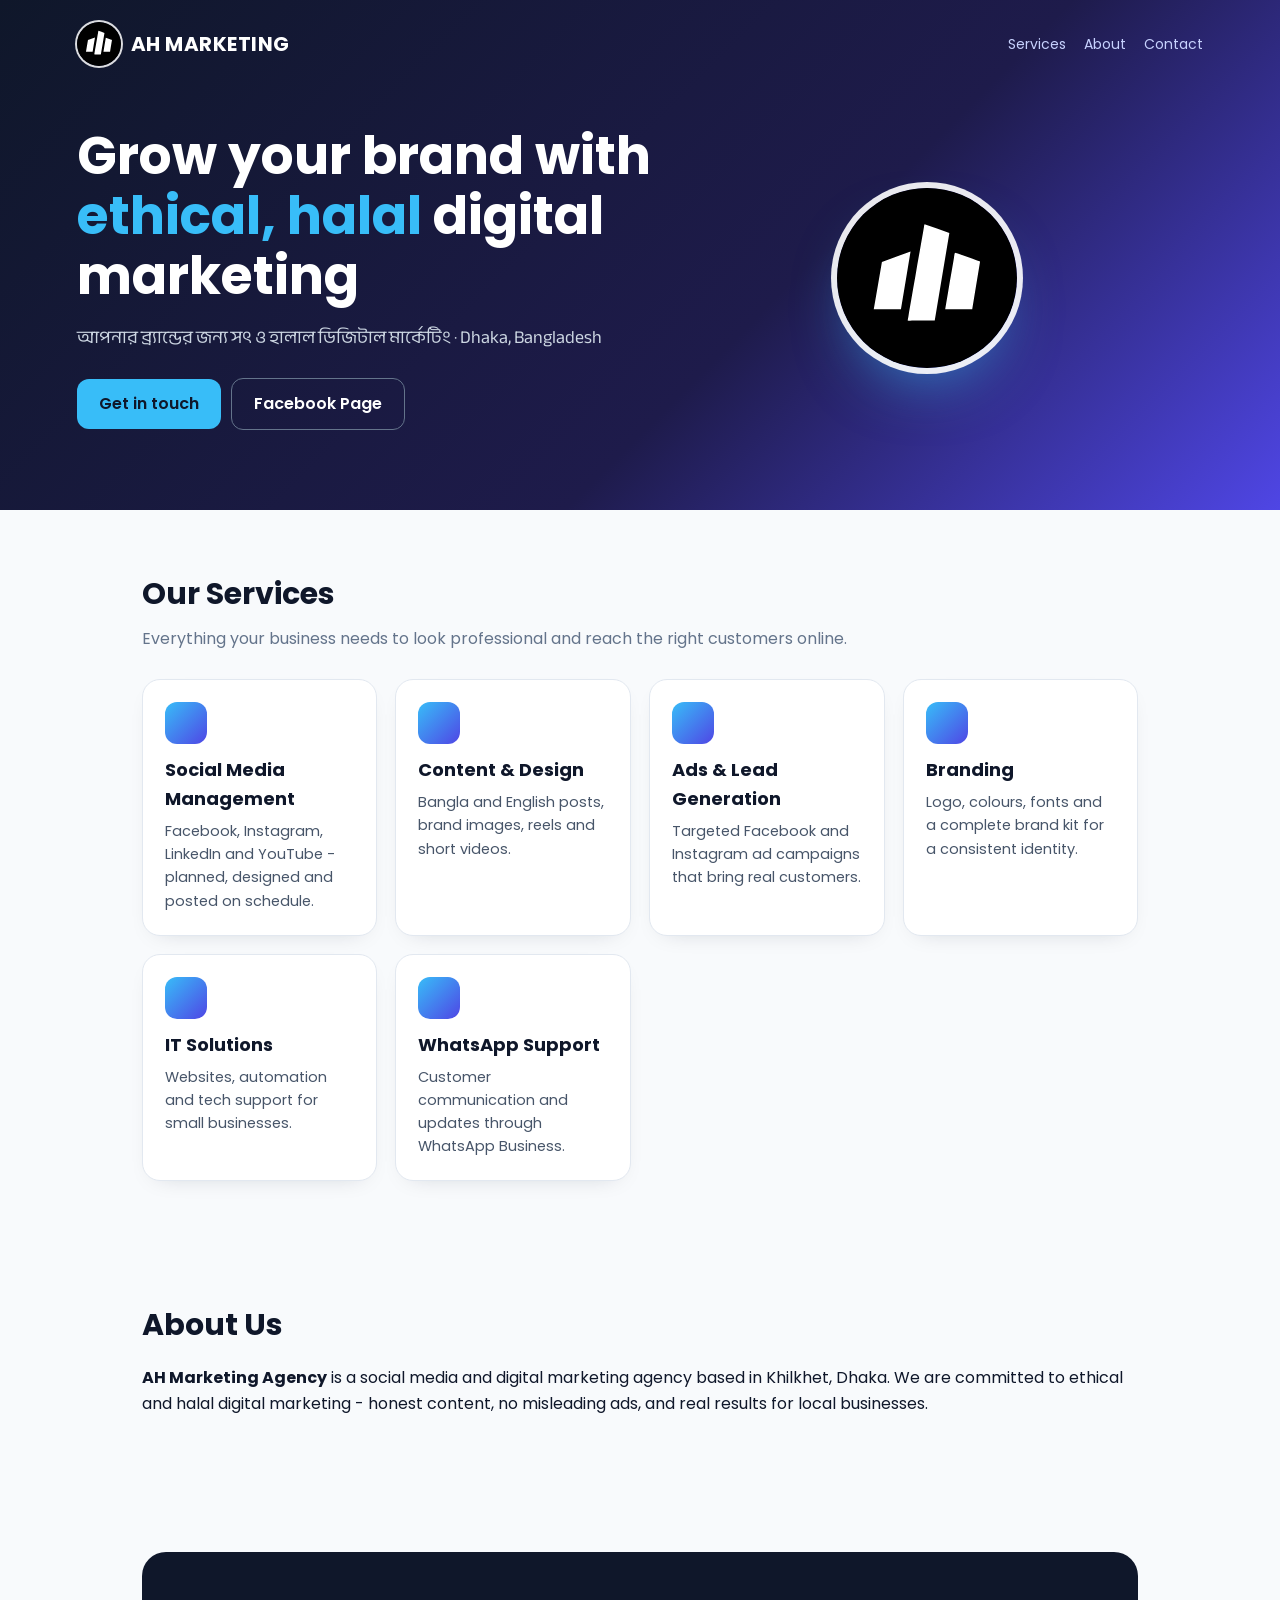
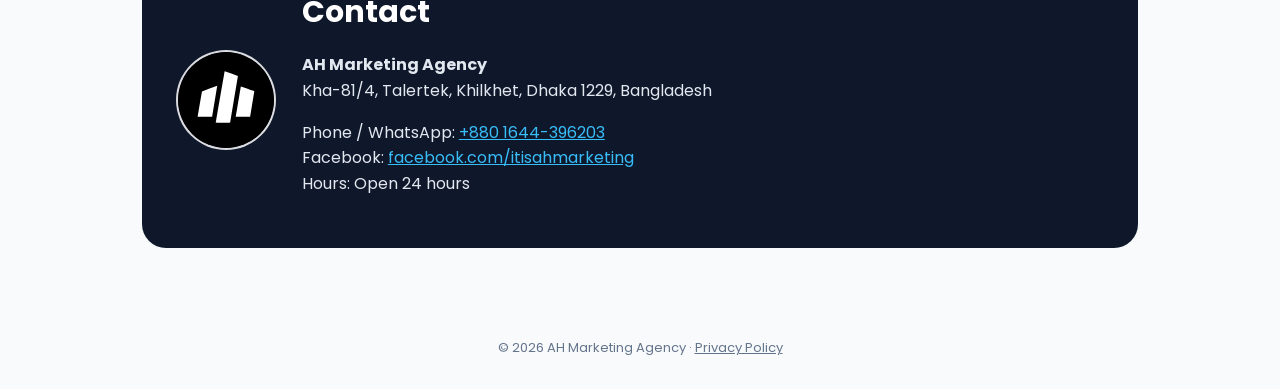
==== index.html @ 3545e926 "Create index.html" ====
<!DOCTYPE html>
<html lang="en"><head><meta charset="utf-8"><meta name="viewport" content="width=device-width,initial-scale=1">
<title>AH Marketing Agency · Digital Marketing in Dhaka</title>
<meta name="description" content="AH Marketing Agency - ethical, halal digital marketing in Khilkhet, Dhaka, Bangladesh.">
<link rel="icon" href="logo.svg"><link rel="stylesheet" href="style.css">
<link href="https://fonts.googleapis.com/css2?family=Poppins:wght@400;600;700&family=Anek+Bangla:wght@400;600&display=swap" rel="stylesheet">
</head><body>
<header><nav><div class="brand"><img src="logo.svg" class="lg" alt="AH Marketing logo">AH MARKETING</div><div><a href="#services">Services</a><a href="#about">About</a><a href="#contact">Contact</a></div></nav>
<div class="hero"><div class="t"><h1>Grow your brand with <span>ethical, halal</span> digital marketing</h1>
<p class="bn">আপনার ব্র্যান্ডের জন্য সৎ ও হালাল ডিজিটাল মার্কেটিং · Dhaka, Bangladesh</p>
<a class="btn" href="#contact">Get in touch</a><a class="btn o" href="https://www.facebook.com/itisahmarketing" target="_blank" rel="noopener">Facebook Page</a></div><img src="logo.svg" class="lg big" alt=""></div></header>
<section id="services"><h2>Our Services</h2><p class="sub">Everything your business needs to look professional and reach the right customers online.</p>
<div class="grid">
<div class="card"><i></i><h3>Social Media Management</h3><p>Facebook, Instagram, LinkedIn and YouTube - planned, designed and posted on schedule.</p></div>
<div class="card"><i></i><h3>Content & Design</h3><p>Bangla and English posts, brand images, reels and short videos.</p></div>
<div class="card"><i></i><h3>Ads & Lead Generation</h3><p>Targeted Facebook and Instagram ad campaigns that bring real customers.</p></div>
<div class="card"><i></i><h3>Branding</h3><p>Logo, colours, fonts and a complete brand kit for a consistent identity.</p></div>
<div class="card"><i></i><h3>IT Solutions</h3><p>Websites, automation and tech support for small businesses.</p></div>
<div class="card"><i></i><h3>WhatsApp Support</h3><p>Customer communication and updates through WhatsApp Business.</p></div>
</div></section>
<section id="about"><h2>About Us</h2><p><b>AH Marketing Agency</b> is a social media and digital marketing agency based in Khilkhet, Dhaka. We are committed to ethical and halal digital marketing - honest content, no misleading ads, and real results for local businesses.</p></section>
<section id="contact"><div class="contact"><img src="logo.svg" class="lg" alt="AH Marketing logo"><div><h2 style="color:#fff">Contact</h2>
<p><b>AH Marketing Agency</b><br>Kha-81/4, Talertek, Khilkhet, Dhaka 1229, Bangladesh</p>
<p>Phone / WhatsApp: <a href="tel:+8801644396203">+880 1644-396203</a><br>
Facebook: <a href="https://www.facebook.com/itisahmarketing" target="_blank" rel="noopener">facebook.com/itisahmarketing</a><br>Hours: Open 24 hours</p></div></div></section>
<footer>© 2026 AH Marketing Agency · <a href="https://itsahmarketing-boop.github.io/review/privacy.html">Privacy Policy</a></footer>
</body></html>
---- style.css ----
:root{--p:#4F46E5;--d:#0F172A;--h:#38BDF8}
*{box-sizing:border-box}body{margin:0;font-family:Poppins,"Anek Bangla",sans-serif;color:#0f172a;background:#f8fafc;line-height:1.6}
.bn{font-family:"Anek Bangla",sans-serif}
header{background:linear-gradient(135deg,var(--d),#1e1b4b 60%,var(--p));color:#fff;padding:22px 6vw 80px}
nav{display:flex;justify-content:space-between;align-items:center}.brand{display:flex;align-items:center;gap:10px;font-weight:700;font-size:20px;letter-spacing:.5px}
.lg{width:44px;height:44px;border-radius:50%;box-shadow:0 0 0 2px rgba(255,255,255,.85)}
nav a{color:#c7d2fe;text-decoration:none;margin-left:18px;font-size:14px}
.hero{display:flex;align-items:center;gap:40px;margin-top:60px;flex-wrap:wrap}.hero .t{max-width:720px;flex:1 1 420px}
.hero .big{width:180px;height:180px;box-shadow:0 0 0 6px rgba(255,255,255,.9),0 30px 60px -20px rgba(56,189,248,.6)}
.hero h1{font-size:clamp(32px,5vw,52px);line-height:1.15;margin:0}.hero h1 span{color:var(--h)}.hero p{color:#cbd5e1;font-size:18px}
.btn{display:inline-block;background:var(--h);color:var(--d);padding:12px 22px;border-radius:12px;font-weight:600;text-decoration:none;margin:8px 10px 0 0}
.btn.o{background:transparent;color:#fff;border:1px solid #64748b}
section{padding:60px 6vw;max-width:1150px;margin:auto}h2{font-size:30px;margin:0 0 8px}.sub{color:#64748b;margin:0 0 28px}
.grid{display:grid;grid-template-columns:repeat(auto-fit,minmax(230px,1fr));gap:18px}
.card{background:#fff;border:1px solid #e2e8f0;border-radius:18px;padding:22px;box-shadow:0 8px 24px -16px rgba(15,23,42,.25)}
.card i{display:block;width:42px;height:42px;border-radius:12px;background:linear-gradient(135deg,var(--h),var(--p));margin-bottom:12px}
.card h3{margin:0 0 6px;font-size:18px}.card p{margin:0;color:#475569;font-size:14.5px}
.contact{background:var(--d);color:#e2e8f0;border-radius:24px;padding:36px;display:flex;gap:28px;align-items:center;flex-wrap:wrap}.contact a{color:var(--h)}.contact .lg{width:96px;height:96px}
footer{text-align:center;color:#64748b;font-size:13px;padding:30px}footer a{color:#64748b}
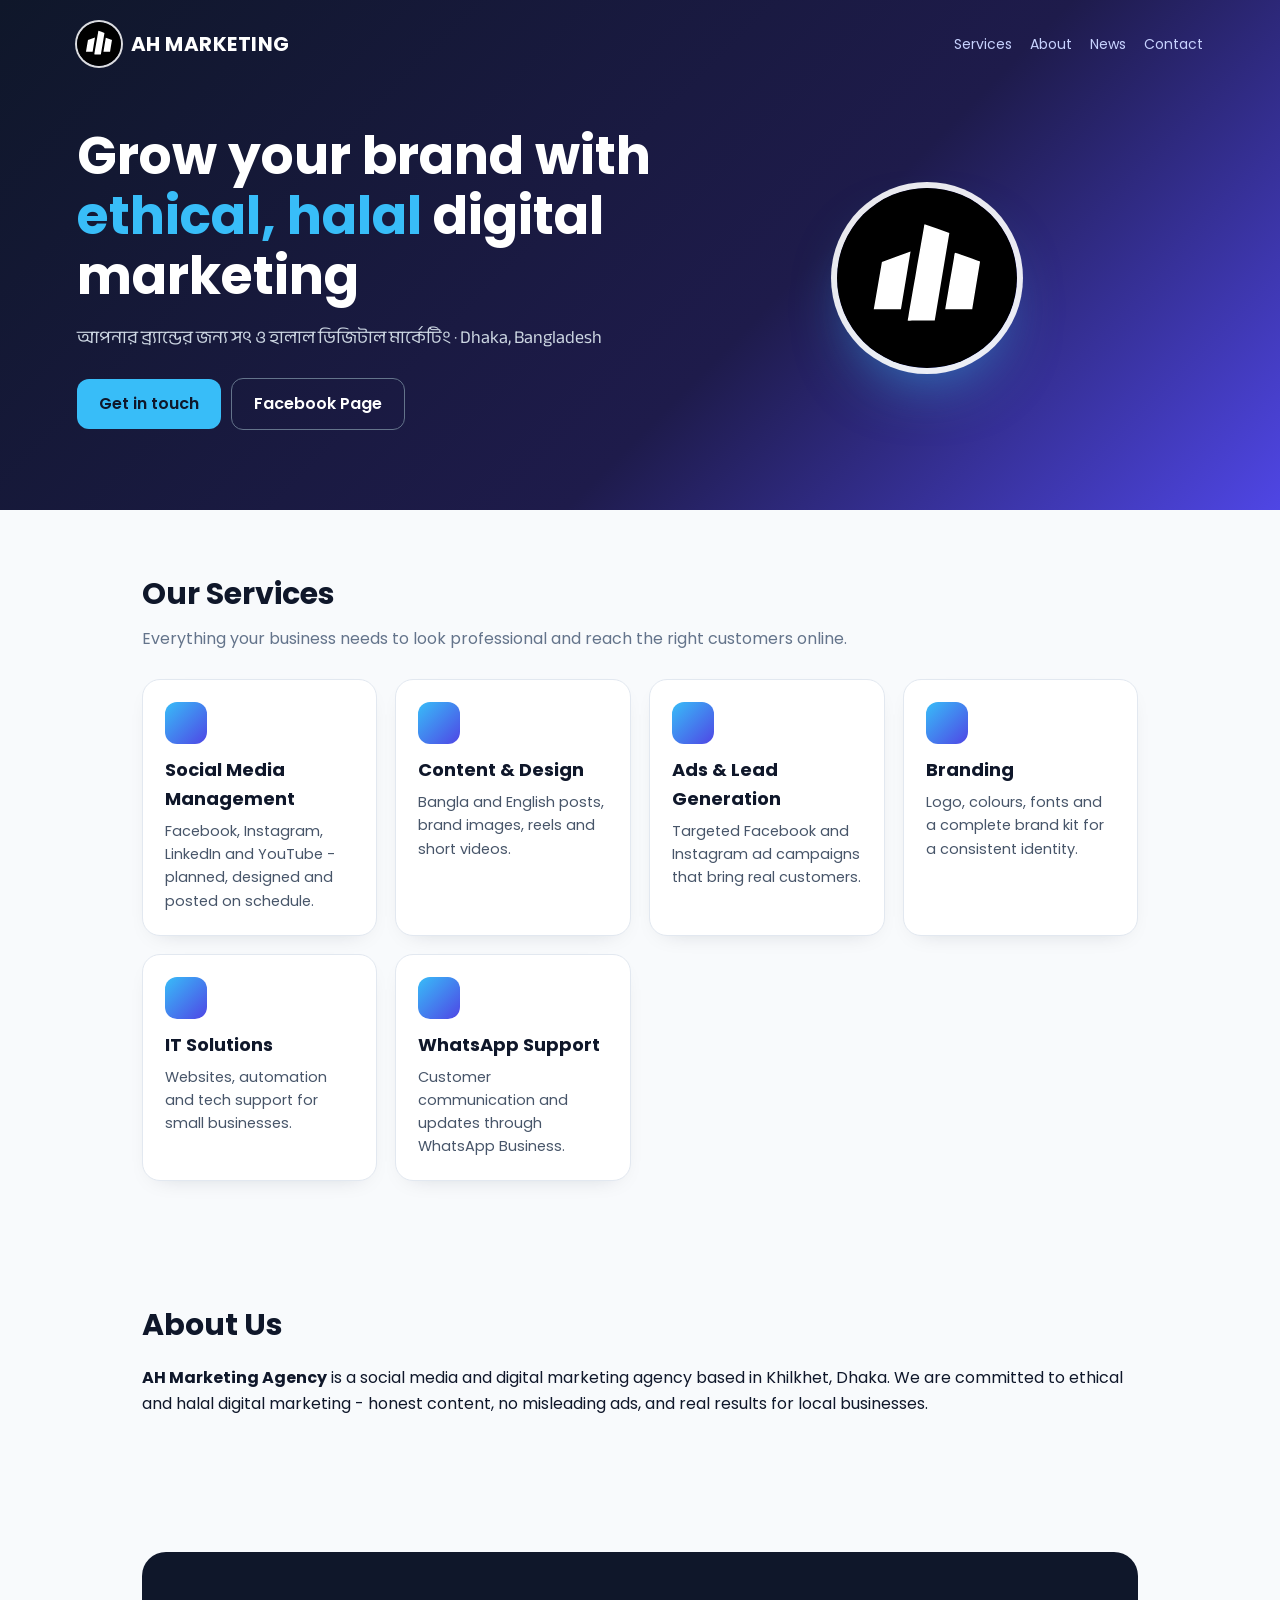
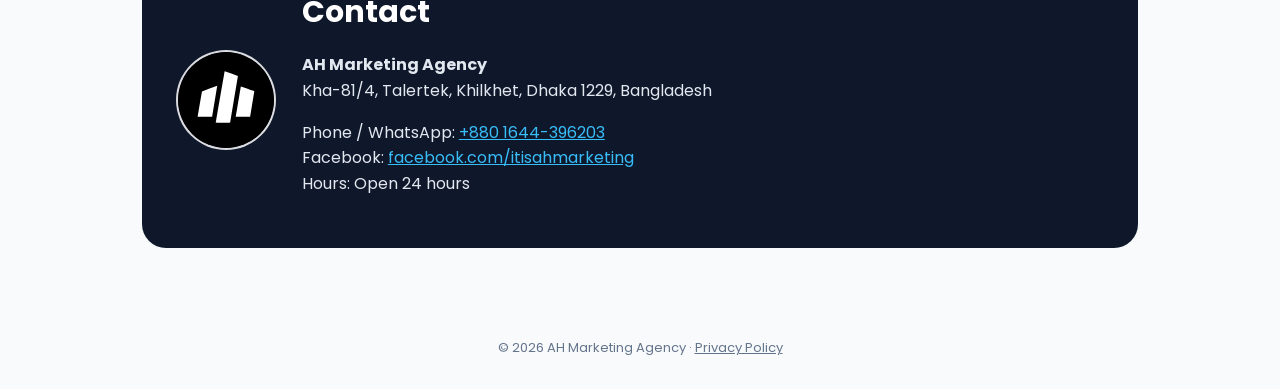
==== commit fe3ee81d: "Update index.html" ====
--- a/index.html
+++ b/index.html
@@ -5,7 +5,7 @@
 <link rel="icon" href="logo.svg"><link rel="stylesheet" href="style.css">
 <link href="https://fonts.googleapis.com/css2?family=Poppins:wght@400;600;700&family=Anek+Bangla:wght@400;600&display=swap" rel="stylesheet">
 </head><body>
-<header><nav><div class="brand"><img src="logo.svg" class="lg" alt="AH Marketing logo">AH MARKETING</div><div><a href="#services">Services</a><a href="#about">About</a><a href="#contact">Contact</a></div></nav>
+<header><nav><div class="brand"><img src="logo.svg" class="lg" alt="AH Marketing logo">AH MARKETING</div><div><a href="#services">Services</a><a href="#about">About</a><a href="news.html">News</a><a href="#contact">Contact</a></div></nav>
 <div class="hero"><div class="t"><h1>Grow your brand with <span>ethical, halal</span> digital marketing</h1>
 <p class="bn">আপনার ব্র্যান্ডের জন্য সৎ ও হালাল ডিজিটাল মার্কেটিং · Dhaka, Bangladesh</p>
 <a class="btn" href="#contact">Get in touch</a><a class="btn o" href="https://www.facebook.com/itisahmarketing" target="_blank" rel="noopener">Facebook Page</a></div><img src="logo.svg" class="lg big" alt=""></div></header>
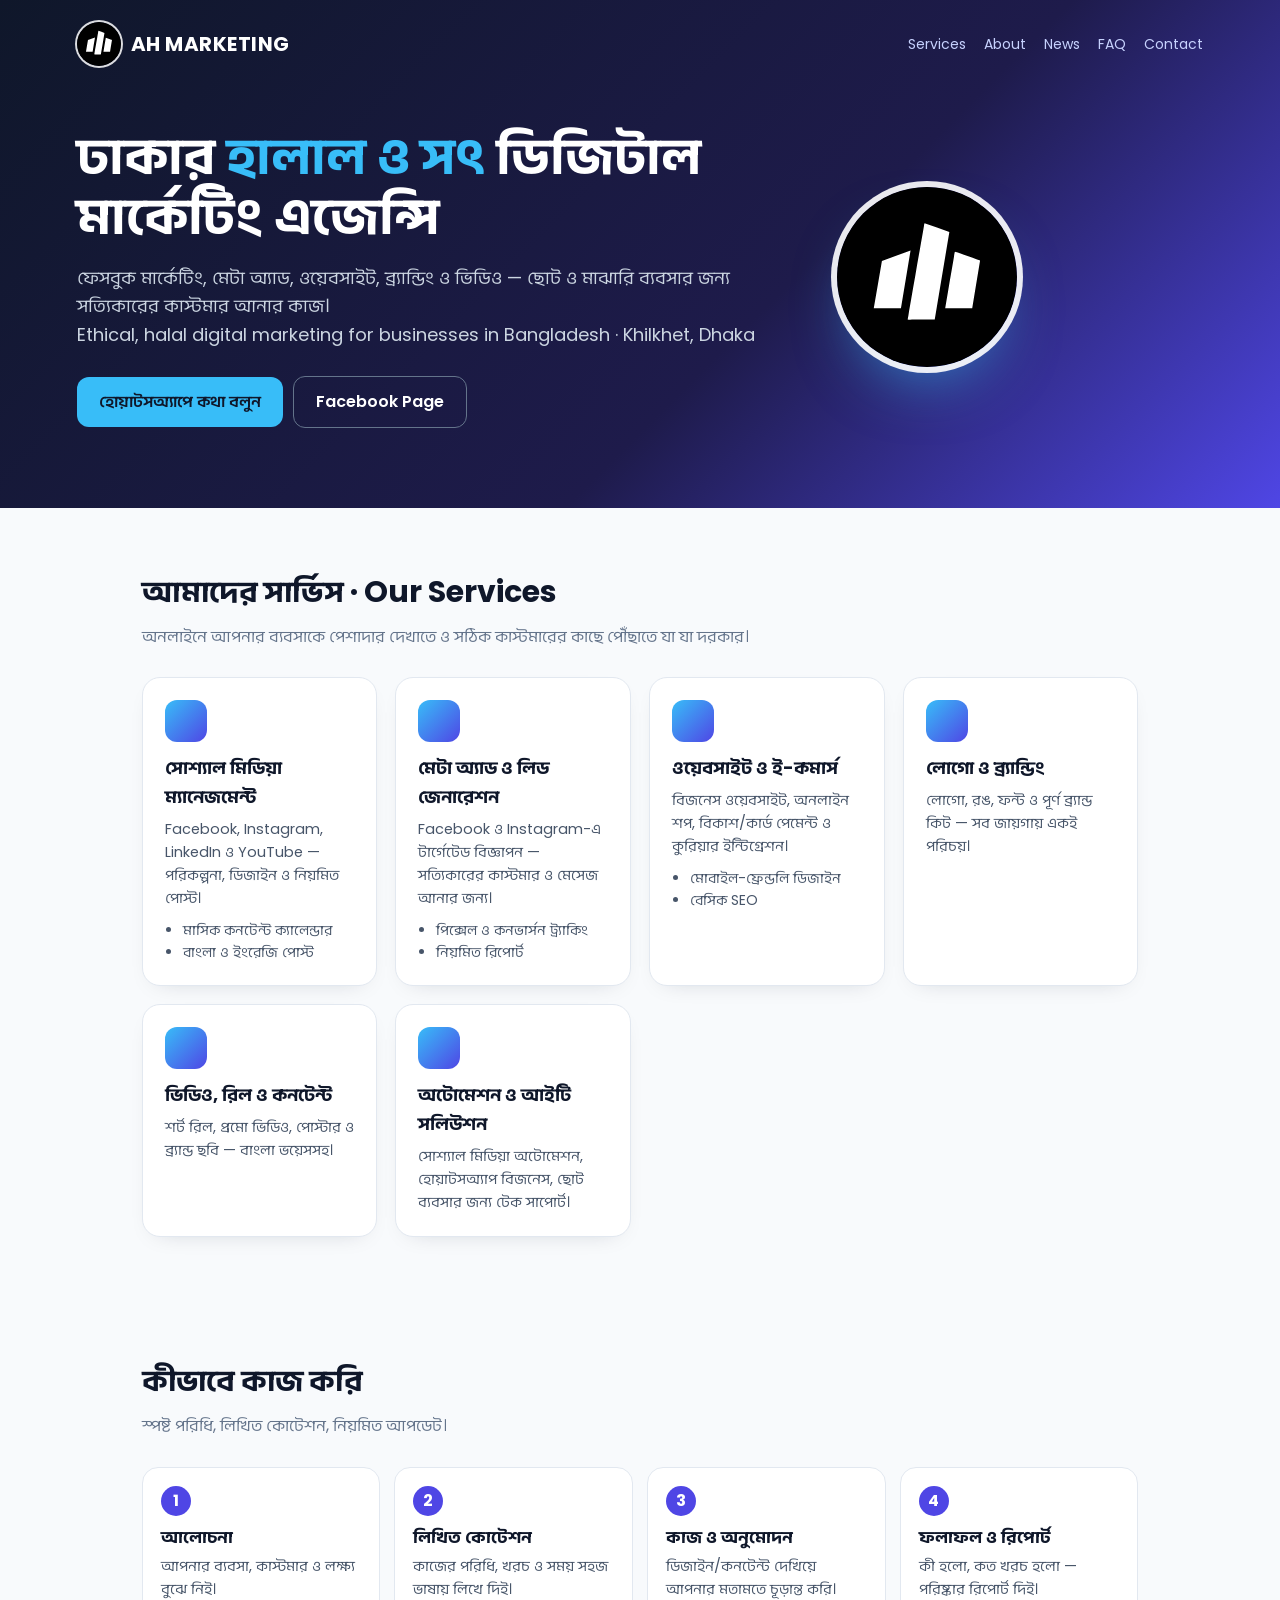
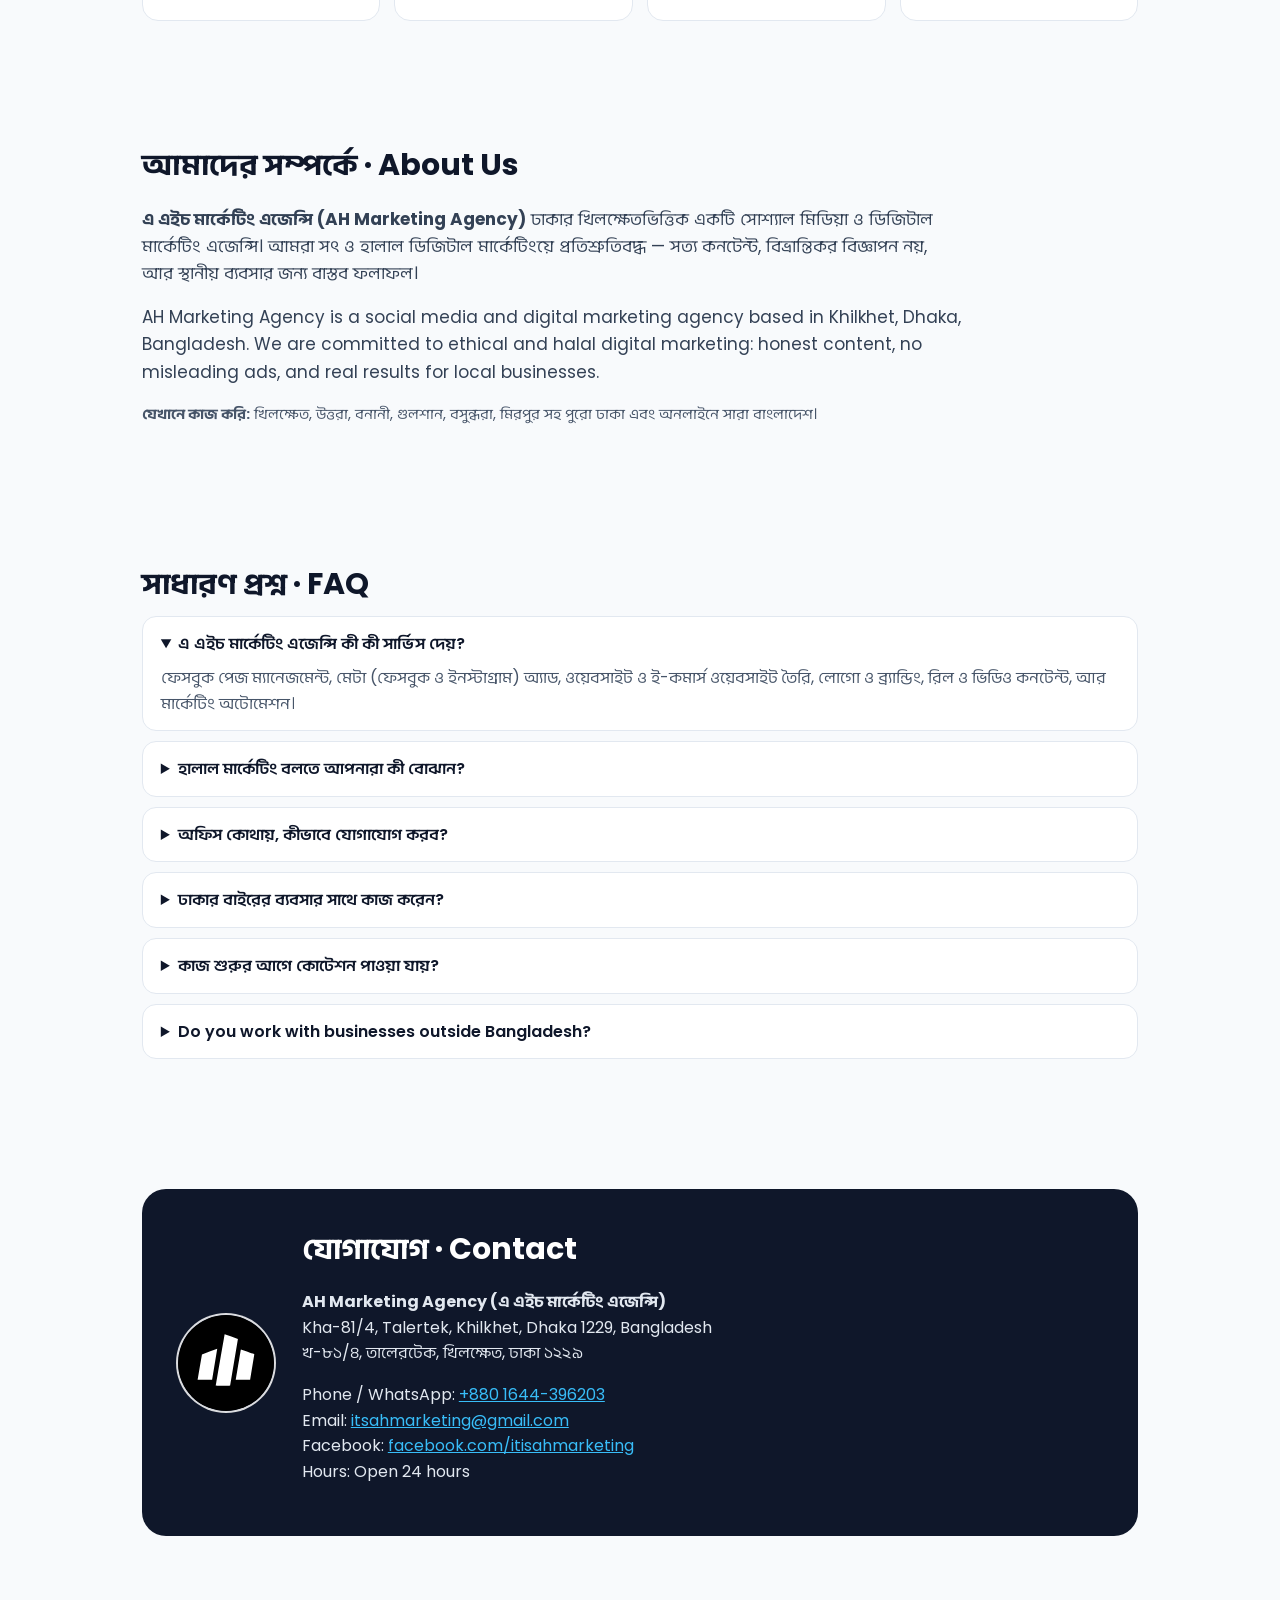
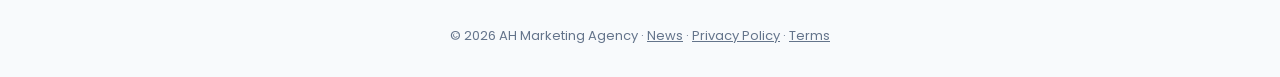
==== commit 37551caa: "SEO: structured data, FAQ, sitemap, robots, llms.txt, OG image" ====
--- a/index.html
+++ b/index.html
@@ -1,27 +1,162 @@
 <!DOCTYPE html>
-<html lang="en"><head><meta charset="utf-8"><meta name="viewport" content="width=device-width,initial-scale=1">
-<title>AH Marketing Agency · Digital Marketing in Dhaka</title>
-<meta name="description" content="AH Marketing Agency - ethical, halal digital marketing in Khilkhet, Dhaka, Bangladesh.">
-<link rel="icon" href="logo.svg"><link rel="stylesheet" href="style.css">
+<html lang="bn">
+<head>
+<meta charset="utf-8">
+<meta name="viewport" content="width=device-width,initial-scale=1">
+<title>AH Marketing Agency | ডিজিটাল মার্কেটিং এজেন্সি, খিলক্ষেত, ঢাকা</title>
+<meta name="description" content="এ এইচ মার্কেটিং এজেন্সি — ঢাকার খিলক্ষেতের হালাল ও সৎ ডিজিটাল মার্কেটিং এজেন্সি। ফেসবুক পেজ ম্যানেজমেন্ট, মেটা অ্যাড, ওয়েবসাইট ও ই-কমার্স, লোগো ও ব্র্যান্ডিং, ভিডিও কনটেন্ট। Ethical, halal digital marketing agency in Dhaka, Bangladesh.">
+<meta name="keywords" content="ডিজিটাল মার্কেটিং এজেন্সি ঢাকা, ফেসবুক মার্কেটিং, মেটা অ্যাড, ফেসবুক পেজ ম্যানেজমেন্ট, ওয়েবসাইট তৈরি, ই-কমার্স ওয়েবসাইট, লোগো ডিজাইন, হালাল মার্কেটিং, digital marketing agency Dhaka, Facebook ads Bangladesh, social media management Bangladesh, halal marketing agency, AH Marketing">
+<meta name="author" content="AH Marketing Agency">
+<meta name="robots" content="index, follow, max-image-preview:large">
+<link rel="canonical" href="https://www.itsahmarketing.com/">
+<link rel="icon" href="logo.svg">
+<meta property="og:type" content="website">
+<meta property="og:site_name" content="AH Marketing Agency">
+<meta property="og:locale" content="bn_BD">
+<meta property="og:locale:alternate" content="en_US">
+<meta property="og:title" content="AH Marketing Agency — হালাল ও সৎ ডিজিটাল মার্কেটিং, ঢাকা">
+<meta property="og:description" content="ফেসবুক মার্কেটিং, মেটা অ্যাড, ওয়েবসাইট, ব্র্যান্ডিং ও ভিডিও — ছোট ও মাঝারি ব্যবসার জন্য সৎ, ফলাফলমুখী ডিজিটাল মার্কেটিং।">
+<meta property="og:url" content="https://www.itsahmarketing.com/">
+<meta property="og:image" content="https://www.itsahmarketing.com/og.png">
+<meta name="twitter:card" content="summary_large_image">
+<meta name="twitter:title" content="AH Marketing Agency — Digital Marketing in Dhaka">
+<meta name="twitter:description" content="Ethical, halal digital marketing: Facebook ads, social media, websites, branding and video for businesses in Bangladesh.">
+<meta name="twitter:image" content="https://www.itsahmarketing.com/og.png">
+<link rel="stylesheet" href="style.css">
 <link href="https://fonts.googleapis.com/css2?family=Poppins:wght@400;600;700&family=Anek+Bangla:wght@400;600&display=swap" rel="stylesheet">
-</head><body>
-<header><nav><div class="brand"><img src="logo.svg" class="lg" alt="AH Marketing logo">AH MARKETING</div><div><a href="#services">Services</a><a href="#about">About</a><a href="news.html">News</a><a href="#contact">Contact</a></div></nav>
-<div class="hero"><div class="t"><h1>Grow your brand with <span>ethical, halal</span> digital marketing</h1>
-<p class="bn">আপনার ব্র্যান্ডের জন্য সৎ ও হালাল ডিজিটাল মার্কেটিং · Dhaka, Bangladesh</p>
-<a class="btn" href="#contact">Get in touch</a><a class="btn o" href="https://www.facebook.com/itisahmarketing" target="_blank" rel="noopener">Facebook Page</a></div><img src="logo.svg" class="lg big" alt=""></div></header>
-<section id="services"><h2>Our Services</h2><p class="sub">Everything your business needs to look professional and reach the right customers online.</p>
+<style>
+.lead{font-size:17px;color:#334155;max-width:820px}
+.steps{display:grid;grid-template-columns:repeat(auto-fit,minmax(200px,1fr));gap:14px;counter-reset:s}
+.steps div{background:#fff;border:1px solid #e2e8f0;border-radius:16px;padding:18px}
+.steps div::before{counter-increment:s;content:counter(s);display:inline-grid;place-items:center;width:30px;height:30px;border-radius:50%;background:var(--p);color:#fff;font-weight:700;margin-bottom:8px}
+.steps h3{margin:0 0 4px;font-size:17px}.steps p{margin:0;color:#475569;font-size:14.5px}
+.faq details{background:#fff;border:1px solid #e2e8f0;border-radius:14px;padding:14px 18px;margin-bottom:10px}
+.faq summary{font-weight:600;cursor:pointer}.faq p{color:#475569;margin:8px 0 0}
+.areas{color:#475569;font-size:14.5px}
+.card ul{margin:8px 0 0;padding-left:18px;color:#475569;font-size:14px}
+</style>
+<script type="application/ld+json">
+{
+  "@context": "https://schema.org",
+  "@graph": [
+    {
+      "@type": ["ProfessionalService", "LocalBusiness"],
+      "@id": "https://www.itsahmarketing.com/#business",
+      "name": "AH Marketing Agency",
+      "alternateName": ["এ এইচ মার্কেটিং এজেন্সি", "AH Marketing", "এ এইচ মার্কেটিং"],
+      "description": "Ethical, halal digital marketing agency in Khilkhet, Dhaka, Bangladesh: Facebook page management, Meta ads, websites and e-commerce, logo and branding, video content and IT solutions for small and medium businesses.",
+      "url": "https://www.itsahmarketing.com/",
+      "logo": "https://www.itsahmarketing.com/logo.svg",
+      "image": "https://www.itsahmarketing.com/og.png",
+      "telephone": "+8801644396203",
+      "email": "itsahmarketing@gmail.com",
+      "address": {
+        "@type": "PostalAddress",
+        "streetAddress": "Kha-81/4, Talertek, Khilkhet",
+        "addressLocality": "Dhaka",
+        "postalCode": "1229",
+        "addressCountry": "BD"
+      },
+      "areaServed": [{"@type": "Country", "name": "Bangladesh"}, {"@type": "City", "name": "Dhaka"}],
+      "openingHoursSpecification": {"@type": "OpeningHoursSpecification", "dayOfWeek": ["Monday","Tuesday","Wednesday","Thursday","Friday","Saturday","Sunday"], "opens": "00:00", "closes": "23:59"},
+      "sameAs": ["https://www.facebook.com/itisahmarketing"],
+      "knowsLanguage": ["bn", "en"],
+      "hasOfferCatalog": {
+        "@type": "OfferCatalog",
+        "name": "Digital marketing services",
+        "itemListElement": [
+          {"@type": "Offer", "itemOffered": {"@type": "Service", "name": "Social media management (Facebook, Instagram, YouTube, LinkedIn)"}},
+          {"@type": "Offer", "itemOffered": {"@type": "Service", "name": "Meta (Facebook and Instagram) ads and lead generation"}},
+          {"@type": "Offer", "itemOffered": {"@type": "Service", "name": "Website and e-commerce development"}},
+          {"@type": "Offer", "itemOffered": {"@type": "Service", "name": "Logo design and branding"}},
+          {"@type": "Offer", "itemOffered": {"@type": "Service", "name": "Video, reels and content creation"}},
+          {"@type": "Offer", "itemOffered": {"@type": "Service", "name": "Marketing automation and IT solutions"}}
+        ]
+      }
+    },
+    {
+      "@type": "WebSite",
+      "@id": "https://www.itsahmarketing.com/#website",
+      "url": "https://www.itsahmarketing.com/",
+      "name": "AH Marketing Agency",
+      "inLanguage": ["bn-BD", "en"],
+      "publisher": {"@id": "https://www.itsahmarketing.com/#business"}
+    },
+    {
+      "@type": "FAQPage",
+      "mainEntity": [
+        {"@type": "Question", "name": "এ এইচ মার্কেটিং এজেন্সি কী কী সার্ভিস দেয়?", "acceptedAnswer": {"@type": "Answer", "text": "ফেসবুক পেজ ম্যানেজমেন্ট, মেটা (ফেসবুক ও ইনস্টাগ্রাম) অ্যাড, ওয়েবসাইট ও ই-কমার্স ওয়েবসাইট তৈরি, লোগো ও ব্র্যান্ডিং, রিল ও ভিডিও কনটেন্ট, আর মার্কেটিং অটোমেশন।"}},
+        {"@type": "Question", "name": "হালাল মার্কেটিং বলতে আপনারা কী বোঝান?", "acceptedAnswer": {"@type": "Answer", "text": "আমরা সৎ কনটেন্ট তৈরি করি, বিভ্রান্তিকর বা মিথ্যা বিজ্ঞাপন দিই না, আর ইসলামী মূল্যবোধের পরিপন্থী কোনো প্রচার করি না।"}},
+        {"@type": "Question", "name": "অফিস কোথায়, কীভাবে যোগাযোগ করব?", "acceptedAnswer": {"@type": "Answer", "text": "অফিস: খ-৮১/৪, তালেরটেক, খিলক্ষেত, ঢাকা ১২২৯। ফোন ও হোয়াটসঅ্যাপ: +880 1644-396203। ফেসবুক: facebook.com/itisahmarketing।"}},
+        {"@type": "Question", "name": "ঢাকার বাইরের ব্যবসার সাথে কাজ করেন?", "acceptedAnswer": {"@type": "Answer", "text": "হ্যাঁ। আমাদের সব কাজ অনলাইনে হয়, তাই বাংলাদেশের যেকোনো জেলার ব্যবসার সাথে আমরা কাজ করি।"}},
+        {"@type": "Question", "name": "কাজ শুরুর আগে কোটেশন পাওয়া যায়?", "acceptedAnswer": {"@type": "Answer", "text": "হ্যাঁ। আপনার প্রয়োজন জেনে আমরা লিখিত কোটেশন দিই, যেখানে কাজের পরিধি, খরচ ও সময় স্পষ্ট লেখা থাকে।"}},
+        {"@type": "Question", "name": "Do you work with businesses outside Bangladesh?", "acceptedAnswer": {"@type": "Answer", "text": "Yes. We work online, in Bangla and English, with clients in Bangladesh and abroad."}}
+      ]
+    }
+  ]
+}
+</script>
+</head>
+<body>
+<header>
+<nav><div class="brand"><img src="logo.svg" class="lg" alt="AH Marketing Agency logo">AH MARKETING</div>
+<div><a href="#services">Services</a><a href="#about">About</a><a href="news.html">News</a><a href="#faq">FAQ</a><a href="#contact">Contact</a></div></nav>
+<div class="hero"><div class="t">
+<h1>ঢাকার <span>হালাল ও সৎ</span> ডিজিটাল মার্কেটিং এজেন্সি</h1>
+<p>ফেসবুক মার্কেটিং, মেটা অ্যাড, ওয়েবসাইট, ব্র্যান্ডিং ও ভিডিও — ছোট ও মাঝারি ব্যবসার জন্য সত্যিকারের কাস্টমার আনার কাজ।<br><span lang="en">Ethical, halal digital marketing for businesses in Bangladesh · Khilkhet, Dhaka</span></p>
+<a class="btn" href="https://wa.me/8801644396203" target="_blank" rel="noopener">হোয়াটসঅ্যাপে কথা বলুন</a><a class="btn o" href="https://www.facebook.com/itisahmarketing" target="_blank" rel="noopener">Facebook Page</a></div>
+<img src="logo.svg" class="lg big" alt=""></div>
+</header>
+
+<main>
+<section id="services">
+<h2>আমাদের সার্ভিস · Our Services</h2>
+<p class="sub">অনলাইনে আপনার ব্যবসাকে পেশাদার দেখাতে ও সঠিক কাস্টমারের কাছে পৌঁছাতে যা যা দরকার।</p>
 <div class="grid">
-<div class="card"><i></i><h3>Social Media Management</h3><p>Facebook, Instagram, LinkedIn and YouTube - planned, designed and posted on schedule.</p></div>
-<div class="card"><i></i><h3>Content & Design</h3><p>Bangla and English posts, brand images, reels and short videos.</p></div>
-<div class="card"><i></i><h3>Ads & Lead Generation</h3><p>Targeted Facebook and Instagram ad campaigns that bring real customers.</p></div>
-<div class="card"><i></i><h3>Branding</h3><p>Logo, colours, fonts and a complete brand kit for a consistent identity.</p></div>
-<div class="card"><i></i><h3>IT Solutions</h3><p>Websites, automation and tech support for small businesses.</p></div>
-<div class="card"><i></i><h3>WhatsApp Support</h3><p>Customer communication and updates through WhatsApp Business.</p></div>
-</div></section>
-<section id="about"><h2>About Us</h2><p><b>AH Marketing Agency</b> is a social media and digital marketing agency based in Khilkhet, Dhaka. We are committed to ethical and halal digital marketing - honest content, no misleading ads, and real results for local businesses.</p></section>
-<section id="contact"><div class="contact"><img src="logo.svg" class="lg" alt="AH Marketing logo"><div><h2 style="color:#fff">Contact</h2>
-<p><b>AH Marketing Agency</b><br>Kha-81/4, Talertek, Khilkhet, Dhaka 1229, Bangladesh</p>
+<article class="card"><i></i><h3>সোশ্যাল মিডিয়া ম্যানেজমেন্ট</h3><p>Facebook, Instagram, LinkedIn ও YouTube — পরিকল্পনা, ডিজাইন ও নিয়মিত পোস্ট।</p><ul><li>মাসিক কনটেন্ট ক্যালেন্ডার</li><li>বাংলা ও ইংরেজি পোস্ট</li></ul></article>
+<article class="card"><i></i><h3>মেটা অ্যাড ও লিড জেনারেশন</h3><p>Facebook ও Instagram-এ টার্গেটেড বিজ্ঞাপন — সত্যিকারের কাস্টমার ও মেসেজ আনার জন্য।</p><ul><li>পিক্সেল ও কনভার্সন ট্র্যাকিং</li><li>নিয়মিত রিপোর্ট</li></ul></article>
+<article class="card"><i></i><h3>ওয়েবসাইট ও ই-কমার্স</h3><p>বিজনেস ওয়েবসাইট, অনলাইন শপ, বিকাশ/কার্ড পেমেন্ট ও কুরিয়ার ইন্টিগ্রেশন।</p><ul><li>মোবাইল-ফ্রেন্ডলি ডিজাইন</li><li>বেসিক SEO</li></ul></article>
+<article class="card"><i></i><h3>লোগো ও ব্র্যান্ডিং</h3><p>লোগো, রঙ, ফন্ট ও পূর্ণ ব্র্যান্ড কিট — সব জায়গায় একই পরিচয়।</p></article>
+<article class="card"><i></i><h3>ভিডিও, রিল ও কনটেন্ট</h3><p>শর্ট রিল, প্রমো ভিডিও, পোস্টার ও ব্র্যান্ড ছবি — বাংলা ভয়েসসহ।</p></article>
+<article class="card"><i></i><h3>অটোমেশন ও আইটি সলিউশন</h3><p>সোশ্যাল মিডিয়া অটোমেশন, হোয়াটসঅ্যাপ বিজনেস, ছোট ব্যবসার জন্য টেক সাপোর্ট।</p></article>
+</div>
+</section>
+
+<section id="how">
+<h2>কীভাবে কাজ করি</h2>
+<p class="sub">স্পষ্ট পরিধি, লিখিত কোটেশন, নিয়মিত আপডেট।</p>
+<div class="steps">
+<div><h3>আলোচনা</h3><p>আপনার ব্যবসা, কাস্টমার ও লক্ষ্য বুঝে নিই।</p></div>
+<div><h3>লিখিত কোটেশন</h3><p>কাজের পরিধি, খরচ ও সময় সহজ ভাষায় লিখে দিই।</p></div>
+<div><h3>কাজ ও অনুমোদন</h3><p>ডিজাইন/কনটেন্ট দেখিয়ে আপনার মতামতে চূড়ান্ত করি।</p></div>
+<div><h3>ফলাফল ও রিপোর্ট</h3><p>কী হলো, কত খরচ হলো — পরিষ্কার রিপোর্ট দিই।</p></div>
+</div>
+</section>
+
+<section id="about">
+<h2>আমাদের সম্পর্কে · About Us</h2>
+<p class="lead"><b>এ এইচ মার্কেটিং এজেন্সি (AH Marketing Agency)</b> ঢাকার খিলক্ষেতভিত্তিক একটি সোশ্যাল মিডিয়া ও ডিজিটাল মার্কেটিং এজেন্সি। আমরা সৎ ও হালাল ডিজিটাল মার্কেটিংয়ে প্রতিশ্রুতিবদ্ধ — সত্য কনটেন্ট, বিভ্রান্তিকর বিজ্ঞাপন নয়, আর স্থানীয় ব্যবসার জন্য বাস্তব ফলাফল।</p>
+<p class="lead" lang="en">AH Marketing Agency is a social media and digital marketing agency based in Khilkhet, Dhaka, Bangladesh. We are committed to ethical and halal digital marketing: honest content, no misleading ads, and real results for local businesses.</p>
+<p class="areas"><b>যেখানে কাজ করি:</b> খিলক্ষেত, উত্তরা, বনানী, গুলশান, বসুন্ধরা, মিরপুর সহ পুরো ঢাকা এবং অনলাইনে সারা বাংলাদেশ।</p>
+</section>
+
+<section id="faq" class="faq">
+<h2>সাধারণ প্রশ্ন · FAQ</h2>
+<details open><summary>এ এইচ মার্কেটিং এজেন্সি কী কী সার্ভিস দেয়?</summary><p>ফেসবুক পেজ ম্যানেজমেন্ট, মেটা (ফেসবুক ও ইনস্টাগ্রাম) অ্যাড, ওয়েবসাইট ও ই-কমার্স ওয়েবসাইট তৈরি, লোগো ও ব্র্যান্ডিং, রিল ও ভিডিও কনটেন্ট, আর মার্কেটিং অটোমেশন।</p></details>
+<details><summary>হালাল মার্কেটিং বলতে আপনারা কী বোঝান?</summary><p>আমরা সৎ কনটেন্ট তৈরি করি, বিভ্রান্তিকর বা মিথ্যা বিজ্ঞাপন দিই না, আর ইসলামী মূল্যবোধের পরিপন্থী কোনো প্রচার করি না।</p></details>
+<details><summary>অফিস কোথায়, কীভাবে যোগাযোগ করব?</summary><p>অফিস: খ-৮১/৪, তালেরটেক, খিলক্ষেত, ঢাকা ১২২৯। ফোন ও হোয়াটসঅ্যাপ: +880 1644-396203। ফেসবুক: facebook.com/itisahmarketing।</p></details>
+<details><summary>ঢাকার বাইরের ব্যবসার সাথে কাজ করেন?</summary><p>হ্যাঁ। আমাদের সব কাজ অনলাইনে হয়, তাই বাংলাদেশের যেকোনো জেলার ব্যবসার সাথে আমরা কাজ করি।</p></details>
+<details><summary>কাজ শুরুর আগে কোটেশন পাওয়া যায়?</summary><p>হ্যাঁ। আপনার প্রয়োজন জেনে আমরা লিখিত কোটেশন দিই, যেখানে কাজের পরিধি, খরচ ও সময় স্পষ্ট লেখা থাকে।</p></details>
+<details><summary lang="en">Do you work with businesses outside Bangladesh?</summary><p lang="en">Yes. We work online, in Bangla and English, with clients in Bangladesh and abroad.</p></details>
+</section>
+
+<section id="contact"><div class="contact"><img src="logo.svg" class="lg" alt="AH Marketing Agency logo"><div><h2 style="color:#fff">যোগাযোগ · Contact</h2>
+<address style="font-style:normal">
+<p><b>AH Marketing Agency (এ এইচ মার্কেটিং এজেন্সি)</b><br>Kha-81/4, Talertek, Khilkhet, Dhaka 1229, Bangladesh<br>খ-৮১/৪, তালেরটেক, খিলক্ষেত, ঢাকা ১২২৯</p>
 <p>Phone / WhatsApp: <a href="tel:+8801644396203">+880 1644-396203</a><br>
-Facebook: <a href="https://www.facebook.com/itisahmarketing" target="_blank" rel="noopener">facebook.com/itisahmarketing</a><br>Hours: Open 24 hours</p></div></div></section>
-<footer>© 2026 AH Marketing Agency · <a href="https://itsahmarketing-boop.github.io/review/privacy.html">Privacy Policy</a></footer>
+Email: <a href="mailto:itsahmarketing@gmail.com">itsahmarketing@gmail.com</a><br>
+Facebook: <a href="https://www.facebook.com/itisahmarketing" target="_blank" rel="noopener">facebook.com/itisahmarketing</a><br>Hours: Open 24 hours</p>
+</address></div></div></section>
+</main>
+<footer>© 2026 AH Marketing Agency · <a href="news.html">News</a> · <a href="privacy.html">Privacy Policy</a> · <a href="terms.html">Terms</a></footer>
 </body></html>
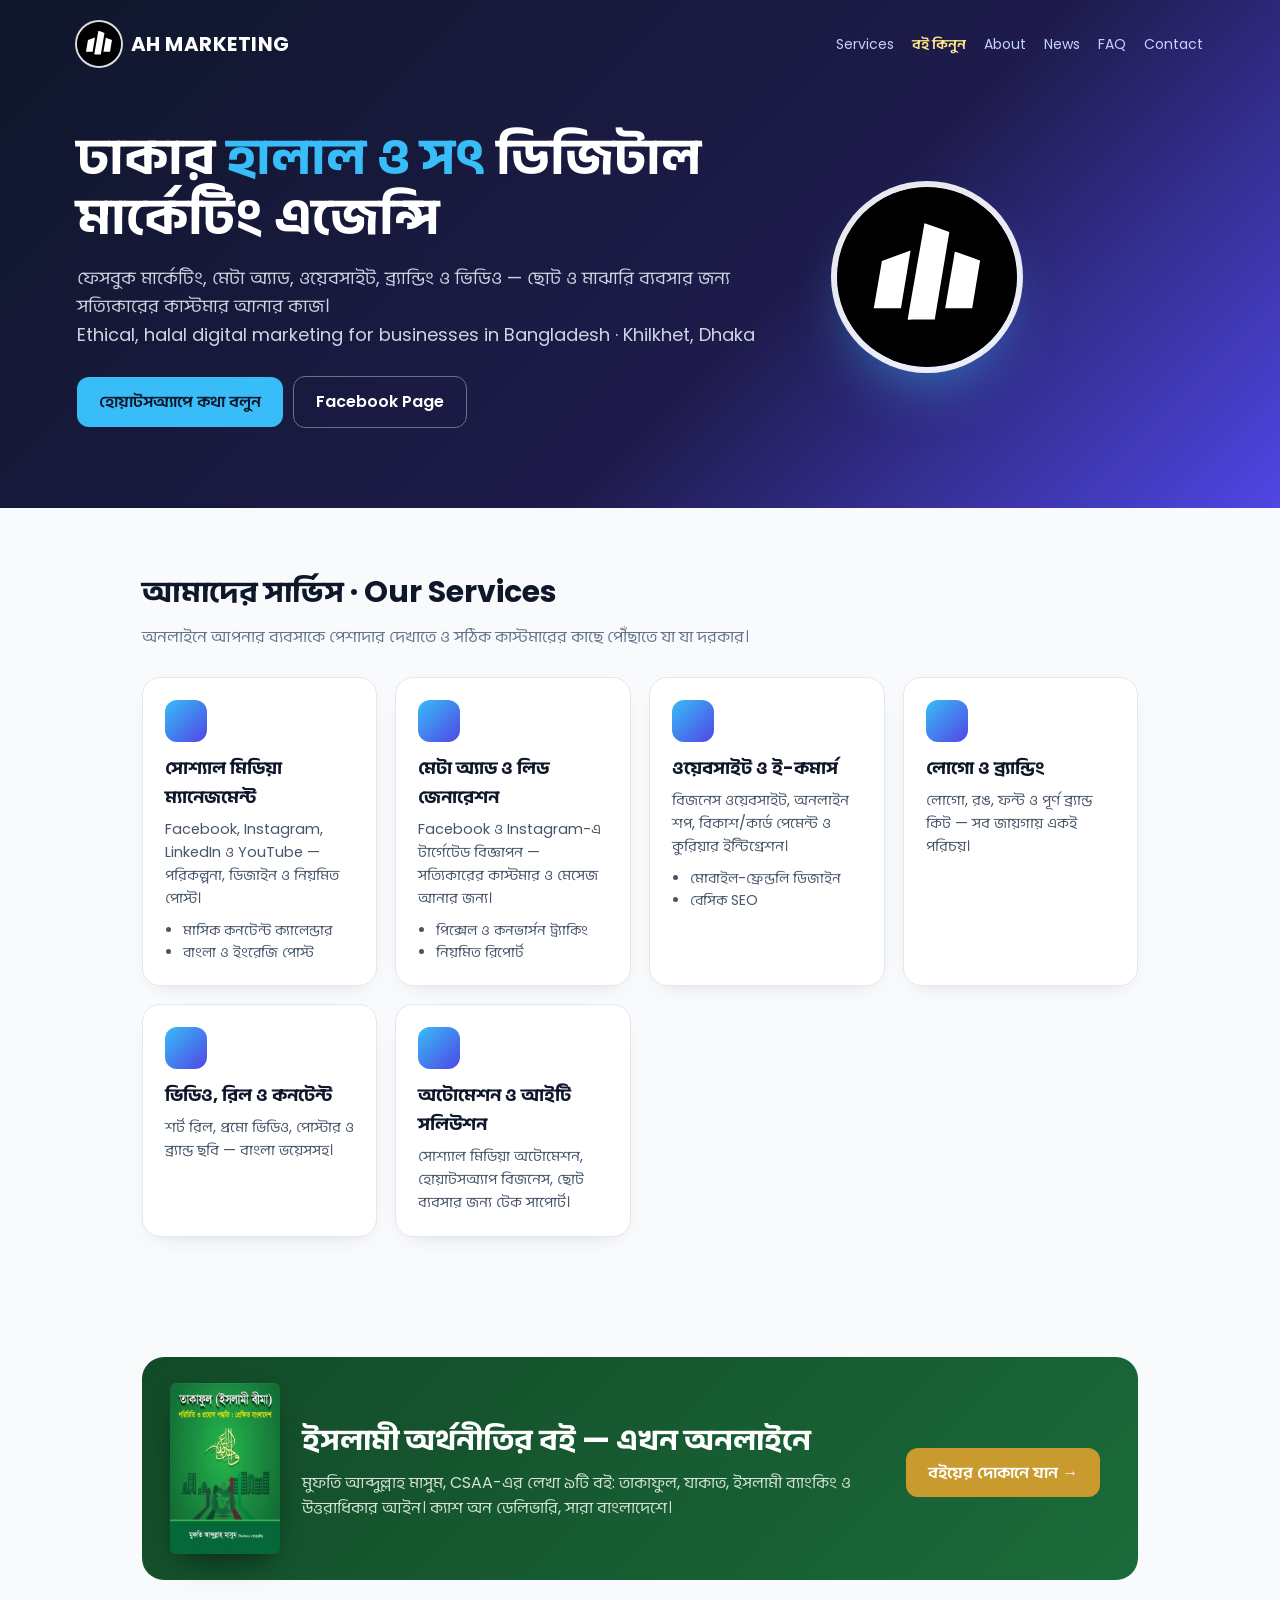
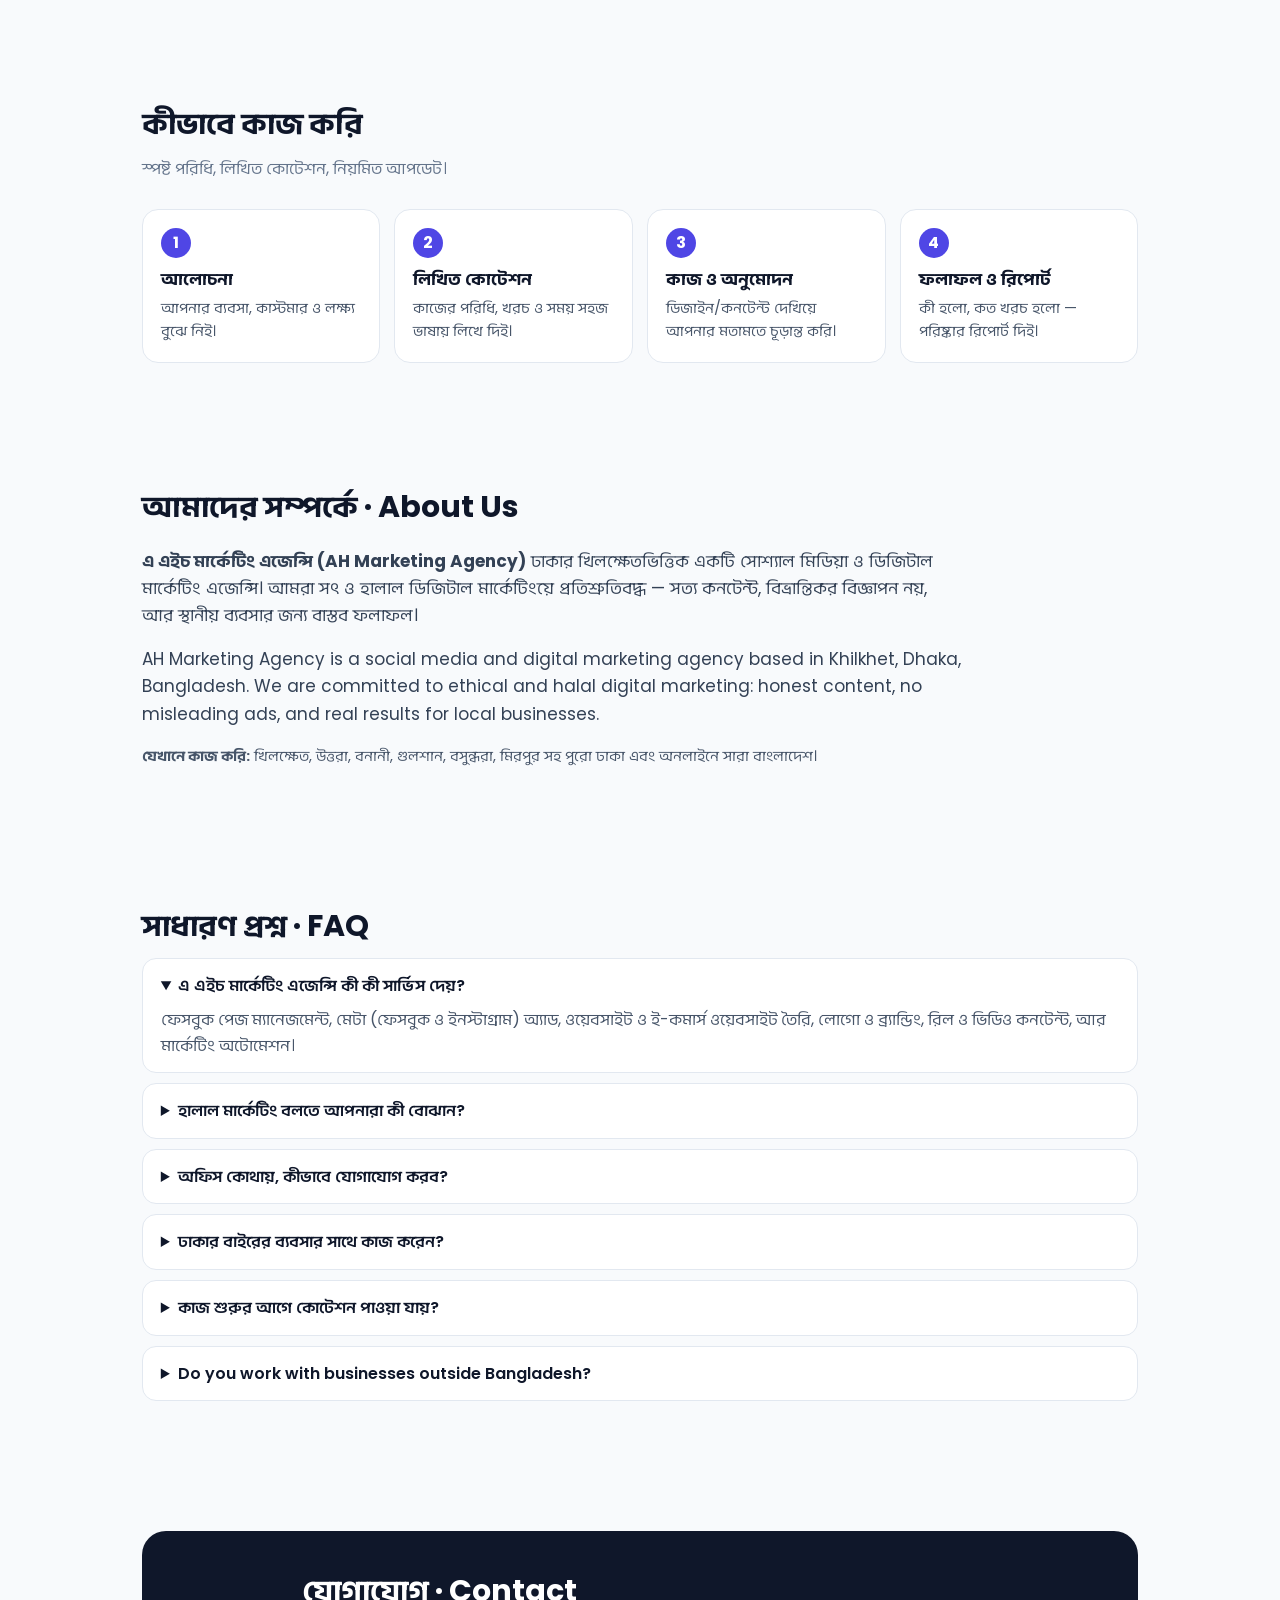
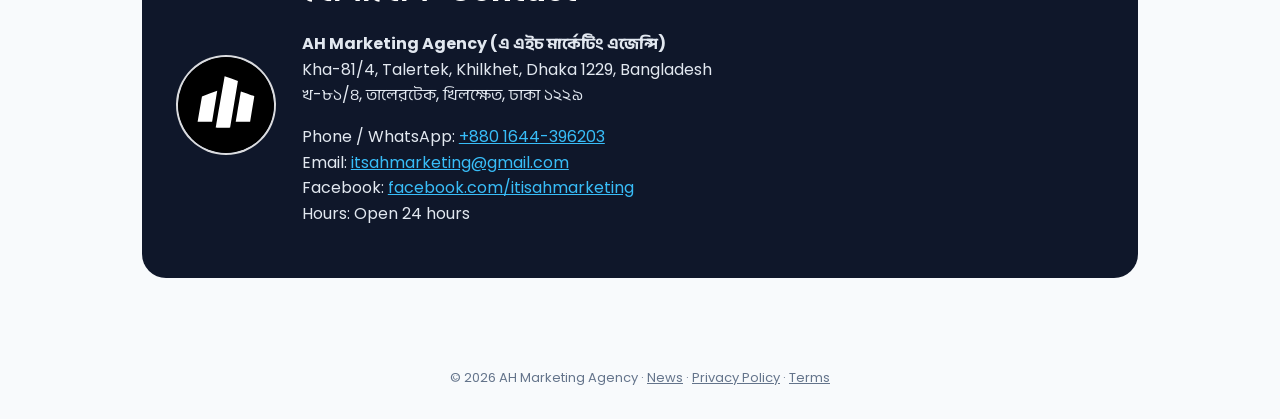
==== commit 7797fe32: "Book store: Islamic economics books by Mufti Abdullah Masum + 404 page" ====
--- a/index.html
+++ b/index.html
@@ -100,7 +100,7 @@
 <body>
 <header>
 <nav><div class="brand"><img src="logo.svg" class="lg" alt="AH Marketing Agency logo">AH MARKETING</div>
-<div><a href="#services">Services</a><a href="#about">About</a><a href="news.html">News</a><a href="#faq">FAQ</a><a href="#contact">Contact</a></div></nav>
+<div><a href="#services">Services</a><a href="/books/" style="color:#fde68a;font-weight:600">বই কিনুন</a><a href="#about">About</a><a href="news.html">News</a><a href="#faq">FAQ</a><a href="#contact">Contact</a></div></nav>
 <div class="hero"><div class="t">
 <h1>ঢাকার <span>হালাল ও সৎ</span> ডিজিটাল মার্কেটিং এজেন্সি</h1>
 <p>ফেসবুক মার্কেটিং, মেটা অ্যাড, ওয়েবসাইট, ব্র্যান্ডিং ও ভিডিও — ছোট ও মাঝারি ব্যবসার জন্য সত্যিকারের কাস্টমার আনার কাজ।<br><span lang="en">Ethical, halal digital marketing for businesses in Bangladesh · Khilkhet, Dhaka</span></p>
@@ -122,6 +122,11 @@
 </div>
 </section>
 
+<section id="bookstore"><div style="display:flex;gap:22px;align-items:center;flex-wrap:wrap;background:linear-gradient(135deg,#124a28,#1b6b3a);color:#fff;border-radius:22px;padding:26px 28px">
+<img src="/books/img/takaful.jpg" alt="ইসলামী অর্থনীতির বই" style="width:110px;border-radius:6px;box-shadow:0 14px 30px -12px rgba(0,0,0,.6)">
+<div style="flex:1 1 320px"><h2 style="margin:0 0 6px;color:#fff">ইসলামী অর্থনীতির বই — এখন অনলাইনে</h2>
+<p style="margin:0;color:#d5e2d9">মুফতি আব্দুল্লাহ মাসুম, CSAA-এর লেখা ৯টি বই: তাকাফুল, যাকাত, ইসলামী ব্যাংকিং ও উত্তরাধিকার আইন। ক্যাশ অন ডেলিভারি, সারা বাংলাদেশে।</p></div>
+<a class="btn" href="/books/" style="background:#c99a2e;color:#fff">বইয়ের দোকানে যান →</a></div></section>
 <section id="how">
 <h2>কীভাবে কাজ করি</h2>
 <p class="sub">স্পষ্ট পরিধি, লিখিত কোটেশন, নিয়মিত আপডেট।</p>
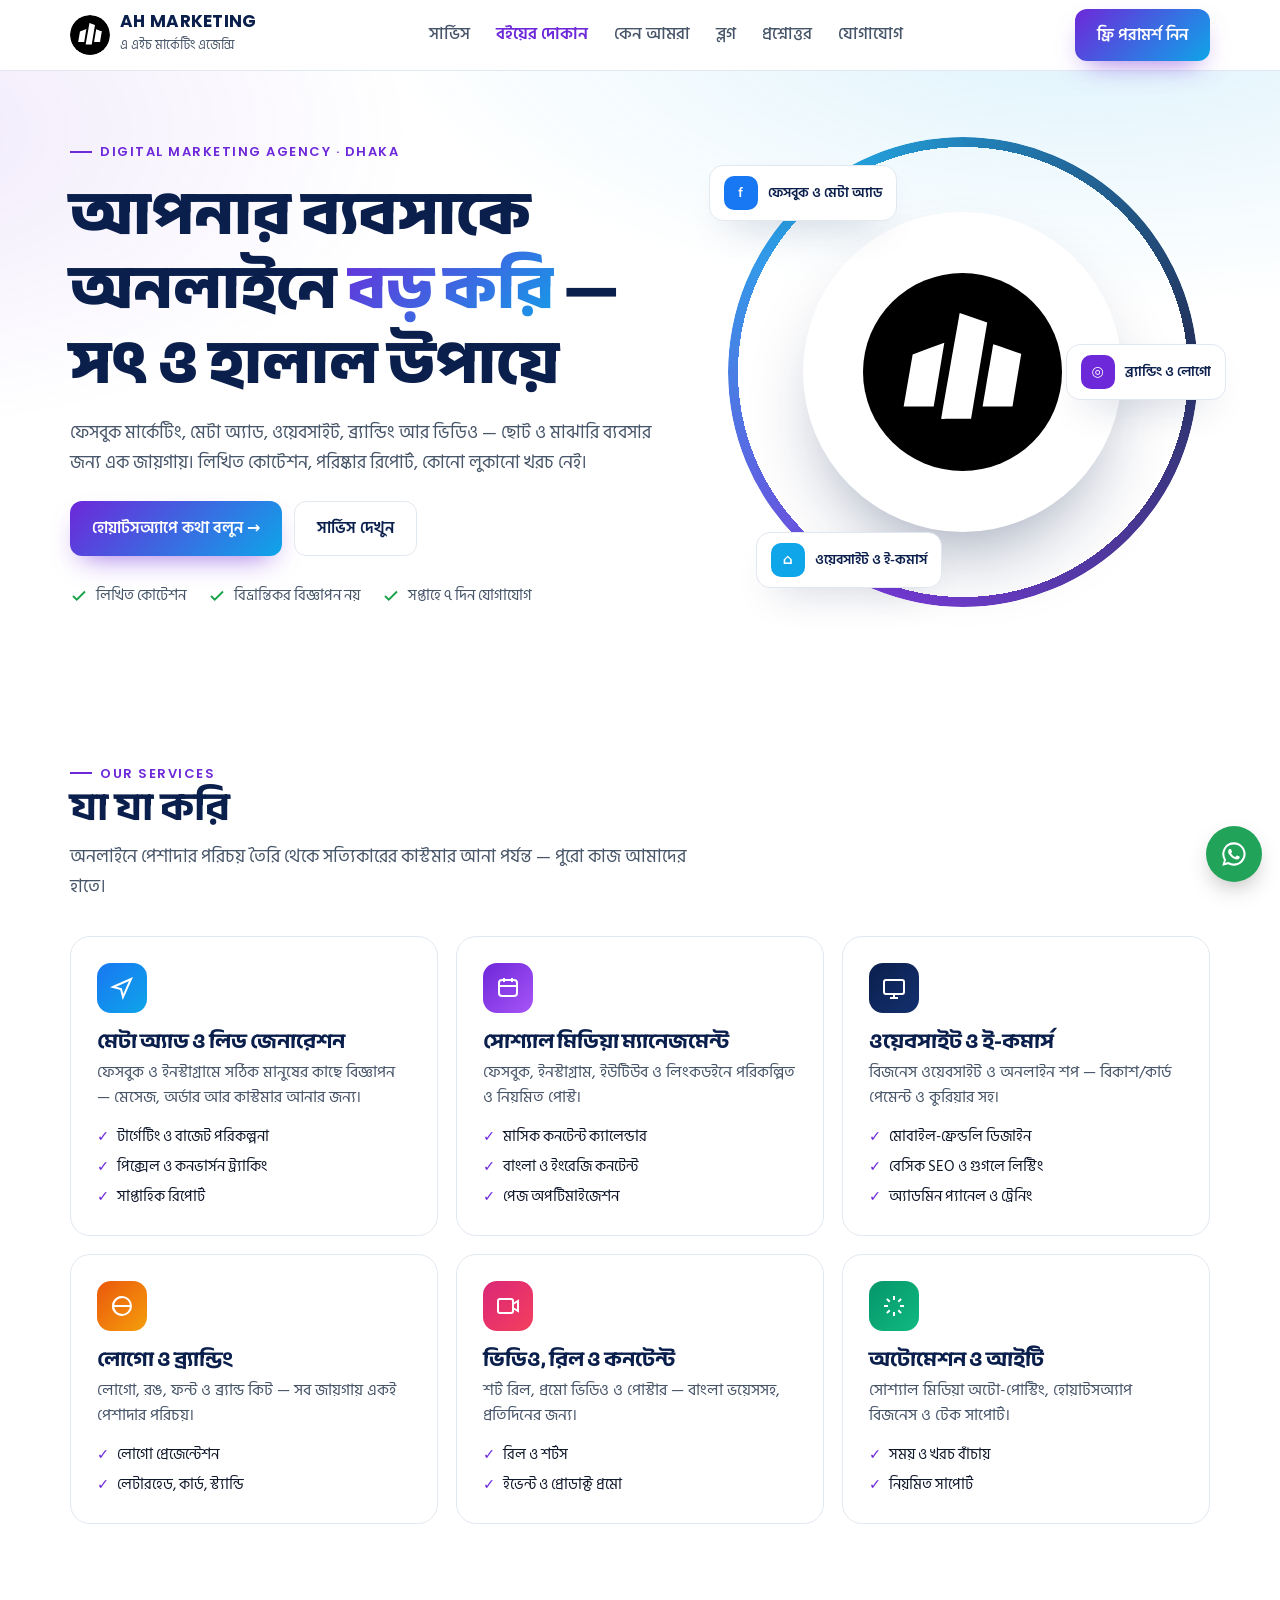
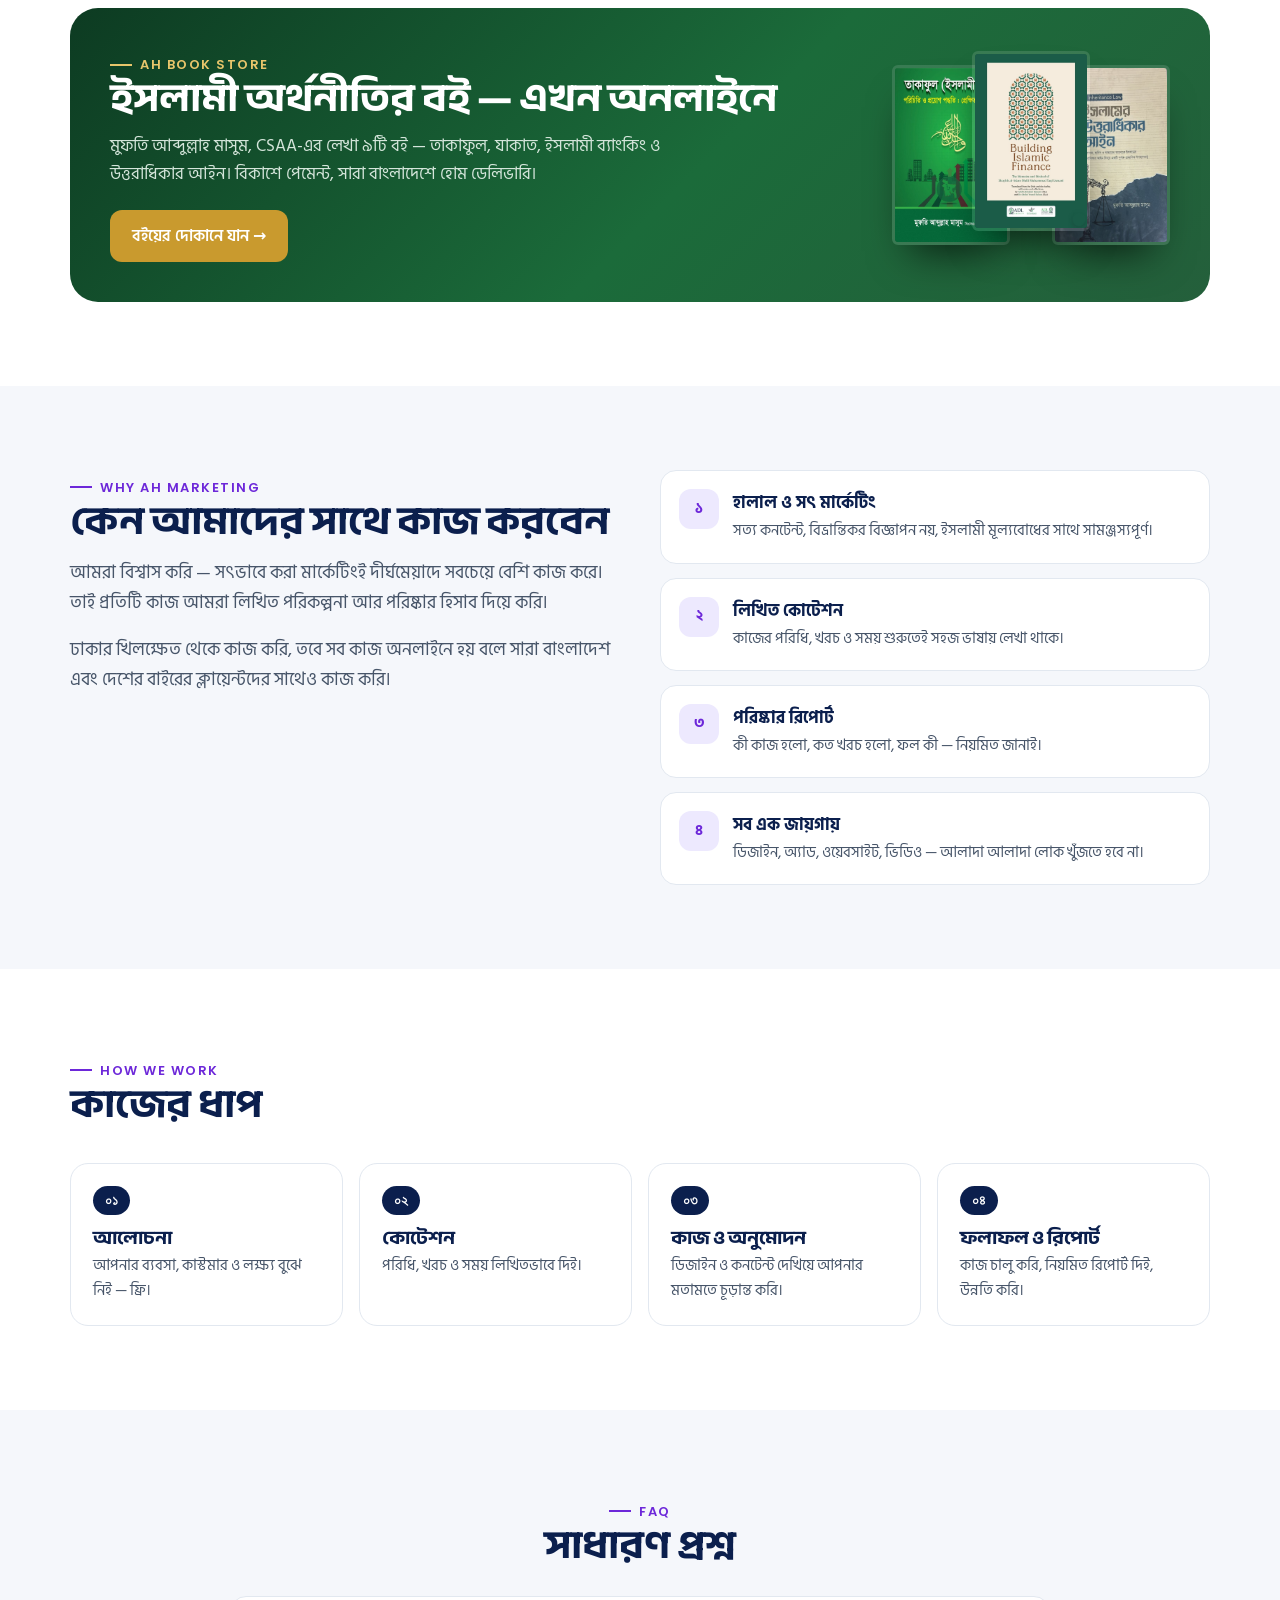
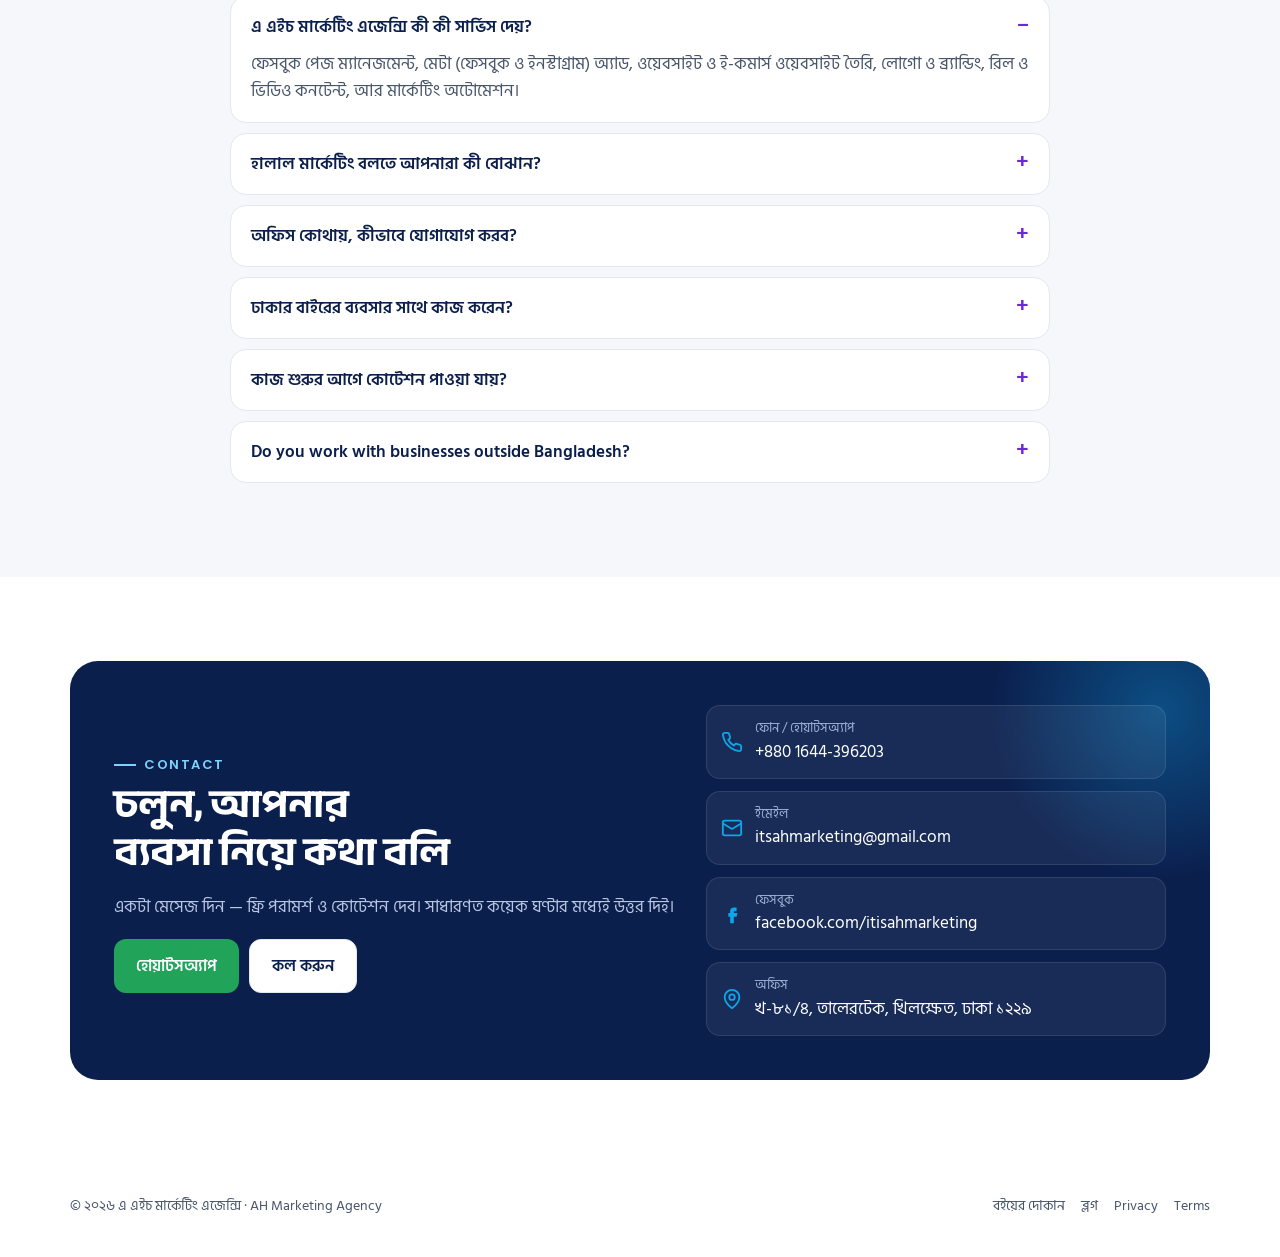
==== commit bd6f1db8: "New homepage design; book store: bKash advance payment only" ====
--- a/index.html
+++ b/index.html
@@ -22,18 +22,123 @@
 <meta name="twitter:title" content="AH Marketing Agency — Digital Marketing in Dhaka">
 <meta name="twitter:description" content="Ethical, halal digital marketing: Facebook ads, social media, websites, branding and video for businesses in Bangladesh.">
 <meta name="twitter:image" content="https://www.itsahmarketing.com/og.png">
-<link rel="stylesheet" href="style.css">
-<link href="https://fonts.googleapis.com/css2?family=Poppins:wght@400;600;700&family=Anek+Bangla:wght@400;600&display=swap" rel="stylesheet">
+<link rel="preconnect" href="https://fonts.googleapis.com"><link rel="preconnect" href="https://fonts.gstatic.com" crossorigin>
+<link href="https://fonts.googleapis.com/css2?family=Anek+Bangla:wght@500;600;700;800&family=Hind+Siliguri:wght@400;500;600&family=Poppins:wght@500;600;700&display=swap" rel="stylesheet">
 <style>
-.lead{font-size:17px;color:#334155;max-width:820px}
-.steps{display:grid;grid-template-columns:repeat(auto-fit,minmax(200px,1fr));gap:14px;counter-reset:s}
-.steps div{background:#fff;border:1px solid #e2e8f0;border-radius:16px;padding:18px}
-.steps div::before{counter-increment:s;content:counter(s);display:inline-grid;place-items:center;width:30px;height:30px;border-radius:50%;background:var(--p);color:#fff;font-weight:700;margin-bottom:8px}
-.steps h3{margin:0 0 4px;font-size:17px}.steps p{margin:0;color:#475569;font-size:14.5px}
-.faq details{background:#fff;border:1px solid #e2e8f0;border-radius:14px;padding:14px 18px;margin-bottom:10px}
-.faq summary{font-weight:600;cursor:pointer}.faq p{color:#475569;margin:8px 0 0}
-.areas{color:#475569;font-size:14.5px}
-.card ul{margin:8px 0 0;padding-left:18px;color:#475569;font-size:14px}
+:root{
+  /* AH Marketing: letterhead navy + violet + sky. Clean white canvas, bold Bangla display type. */
+  --navy:#0b1f4d;--navy2:#13306e;--violet:#6d28d9;--sky:#0ea5e9;--ink:#0f172a;--sub:#475569;--line:#e2e8f0;--bg:#ffffff;--soft:#f5f7fb;
+  --display:"Anek Bangla","Hind Siliguri",sans-serif;--body:"Hind Siliguri","Noto Sans Bengali",system-ui,sans-serif;--latin:"Poppins",system-ui,sans-serif;
+  color-scheme:light;
+}
+*{box-sizing:border-box}html{scroll-behavior:smooth}html,body{margin:0}
+body{background:var(--bg);color:var(--ink);font-family:var(--body);font-size:16.5px;line-height:1.65;-webkit-font-smoothing:antialiased}
+a{color:inherit}img{max-width:100%;display:block}
+a:focus-visible,button:focus-visible{outline:2px solid var(--sky);outline-offset:3px}
+.wrap{max-width:1180px;margin:0 auto;padding:0 20px}
+.btn{display:inline-flex;align-items:center;gap:8px;border-radius:12px;padding:13px 22px;font-weight:600;font-size:16px;text-decoration:none;transition:transform .15s,box-shadow .2s,background .2s}
+.btn:hover{transform:translateY(-1px)}
+.btn.p{background:linear-gradient(135deg,var(--violet),var(--sky));color:#fff;box-shadow:0 12px 28px -12px rgba(109,40,217,.7)}
+.btn.w{background:#fff;color:var(--navy);border:1.5px solid var(--line)}
+.btn.g{background:#22a35a;color:#fff}
+.eyebrow{display:inline-flex;align-items:center;gap:8px;font-family:var(--latin);font-weight:600;font-size:13px;letter-spacing:1.5px;text-transform:uppercase;color:var(--violet)}
+.eyebrow::before{content:"";width:22px;height:2px;background:currentColor}
+h1,h2,h3{font-family:var(--display);line-height:1.2;text-wrap:balance;margin:0}
+h2{font-size:clamp(28px,3.6vw,40px);color:var(--navy)}
+.lead{color:var(--sub);font-size:18px;max-width:640px}
+
+/* nav */
+.nav{position:sticky;top:0;z-index:30;background:rgba(255,255,255,.9);backdrop-filter:saturate(1.4) blur(10px);border-bottom:1px solid var(--line)}
+.nav .wrap{display:flex;align-items:center;justify-content:space-between;height:70px;gap:16px}
+.logo{display:flex;align-items:center;gap:10px;text-decoration:none}
+.logo img{width:40px;height:40px;border-radius:50%}
+.logo b{font-family:var(--latin);font-size:17px;color:var(--navy);letter-spacing:.3px;line-height:1.1;display:block}
+.logo small{font-size:12.5px;color:var(--sub)}
+.links{display:flex;gap:26px;font-weight:500;color:var(--sub)}
+.links a{text-decoration:none}.links a:hover{color:var(--navy)}
+.links .hot{color:var(--violet);font-weight:600}
+@media(max-width:860px){.links{display:none}.nav .btn{padding:10px 14px;font-size:14.5px}}
+
+/* hero */
+.hero{position:relative;overflow:hidden;background:radial-gradient(1200px 500px at 85% -10%,rgba(14,165,233,.14),transparent 60%),radial-gradient(900px 500px at -10% 10%,rgba(109,40,217,.10),transparent 60%),var(--bg)}
+.hero .wrap{display:grid;grid-template-columns:1.1fr .9fr;gap:40px;align-items:center;padding-top:64px;padding-bottom:64px}
+.hero h1{font-size:clamp(36px,5.4vw,62px);font-weight:800;color:var(--navy);margin:14px 0 16px}
+.hero h1 span{background:linear-gradient(135deg,var(--violet),var(--sky));-webkit-background-clip:text;background-clip:text;color:transparent}
+.hero .cta{display:flex;gap:12px;flex-wrap:wrap;margin-top:24px}
+.trust{display:flex;gap:22px;flex-wrap:wrap;margin-top:28px;color:var(--sub);font-size:15px}
+.trust span{display:flex;align-items:center;gap:8px}.trust svg{color:#16a34a;flex:none}
+.visual{position:relative;aspect-ratio:1/1;max-width:470px;justify-self:center;width:100%}
+.visual .ring{position:absolute;inset:0;border-radius:50%;background:conic-gradient(from 200deg,var(--violet),var(--sky),var(--navy),var(--violet));padding:10px;-webkit-mask:radial-gradient(farthest-side,transparent calc(100% - 10px),#000 0);mask:radial-gradient(farthest-side,transparent calc(100% - 10px),#000 0);opacity:.9}
+.visual .core{position:absolute;inset:16%;border-radius:50%;background:#fff;box-shadow:0 40px 80px -30px rgba(11,31,77,.45);display:grid;place-items:center}
+.visual .core img{width:62%}
+.chip{position:absolute;background:#fff;border:1px solid var(--line);border-radius:14px;padding:10px 14px;box-shadow:0 18px 40px -22px rgba(11,31,77,.45);font-size:14px;display:flex;gap:10px;align-items:center;font-weight:600;color:var(--navy)}
+.chip i{width:34px;height:34px;border-radius:10px;display:grid;place-items:center;color:#fff;font-style:normal}
+.c1{top:6%;left:-4%}.c2{top:44%;right:-6%}.c3{bottom:4%;left:6%}
+@media(max-width:900px){.hero .wrap{grid-template-columns:1fr;padding-top:40px}.visual{max-width:340px}.c1{left:0}.c2{right:0}}
+
+section{padding:84px 0}
+.head{display:flex;justify-content:space-between;align-items:end;gap:20px;flex-wrap:wrap;margin-bottom:34px}
+.head p{margin:10px 0 0}
+
+/* services */
+.svc{display:grid;grid-template-columns:repeat(3,1fr);gap:18px}
+@media(max-width:900px){.svc{grid-template-columns:1fr 1fr}}@media(max-width:560px){.svc{grid-template-columns:1fr}}
+.s{position:relative;background:#fff;border:1px solid var(--line);border-radius:20px;padding:26px;transition:transform .2s,box-shadow .2s,border-color .2s}
+.s:hover{transform:translateY(-3px);box-shadow:0 26px 50px -30px rgba(11,31,77,.45);border-color:#c7d2fe}
+.s .ic{width:50px;height:50px;border-radius:14px;display:grid;place-items:center;color:#fff;margin-bottom:16px}
+.s h3{font-size:21px;color:var(--navy);margin-bottom:6px}
+.s p{margin:0;color:var(--sub);font-size:15.5px}
+.s ul{list-style:none;padding:0;margin:14px 0 0;display:grid;gap:6px;font-size:14.5px;color:var(--ink)}
+.s li{display:flex;gap:8px}.s li::before{content:"✓";color:var(--violet);font-weight:700}
+
+/* books band */
+.band{background:linear-gradient(135deg,#0d3b22,#1b6b3a 55%,#245f3b);color:#fff;border-radius:28px;padding:40px;display:grid;grid-template-columns:1fr auto;gap:30px;align-items:center;overflow:hidden;position:relative}
+.band h2{color:#fff}.band p{color:#d4e5da;margin:10px 0 22px;max-width:560px}
+.band .eyebrow{color:#e8c66b}
+.covers{display:flex}
+.covers img{width:118px;border-radius:6px;box-shadow:0 24px 40px -18px rgba(0,0,0,.7);border:3px solid rgba(255,255,255,.12)}
+.covers img+img{margin-left:-38px}
+.covers img:nth-child(2){transform:translateY(-14px)}
+.btn.gold{background:#c99a2e;color:#fff}
+@media(max-width:820px){.band{grid-template-columns:1fr;padding:28px}.covers img{width:90px}}
+
+/* why */
+.soft{background:var(--soft)}
+.why{display:grid;grid-template-columns:1fr 1fr;gap:40px;align-items:start}
+.vals{display:grid;gap:14px}
+.v{display:flex;gap:14px;background:#fff;border:1px solid var(--line);border-radius:16px;padding:18px}
+.v b{display:block;color:var(--navy);font-size:17px}.v span{color:var(--sub);font-size:15px}
+.v .n{flex:none;width:40px;height:40px;border-radius:12px;background:#ede9fe;color:var(--violet);display:grid;place-items:center;font-weight:700}
+@media(max-width:860px){.why{grid-template-columns:1fr}}
+
+/* process */
+.steps{display:grid;grid-template-columns:repeat(4,1fr);gap:16px;position:relative}
+.st{background:#fff;border:1px solid var(--line);border-radius:18px;padding:22px}
+.st .k{font-family:var(--latin);font-weight:700;font-size:14px;color:#fff;background:var(--navy);border-radius:999px;padding:3px 12px;display:inline-block;margin-bottom:12px}
+.st h3{font-size:19px;color:var(--navy);margin-bottom:4px}.st p{margin:0;color:var(--sub);font-size:15px}
+@media(max-width:860px){.steps{grid-template-columns:1fr 1fr}}@media(max-width:520px){.steps{grid-template-columns:1fr}}
+
+/* faq */
+.faq{max-width:860px;margin:0 auto}
+.faq details{background:#fff;border:1px solid var(--line);border-radius:16px;padding:16px 20px;margin-bottom:10px}
+.faq summary{font-weight:600;font-size:17px;cursor:pointer;color:var(--navy);list-style:none;display:flex;justify-content:space-between;gap:12px}
+.faq summary::after{content:"+";color:var(--violet);font-size:22px;line-height:1}
+.faq details[open] summary::after{content:"–"}
+.faq p{margin:10px 0 0;color:var(--sub)}
+
+/* contact */
+.contact{background:var(--navy);color:#dbe4f5;border-radius:28px;padding:44px;display:grid;grid-template-columns:1.1fr .9fr;gap:30px;align-items:center;position:relative;overflow:hidden}
+.contact::after{content:"";position:absolute;right:-120px;top:-120px;width:340px;height:340px;border-radius:50%;background:radial-gradient(circle,rgba(14,165,233,.35),transparent 70%)}
+.contact h2{color:#fff}.contact p{color:#b9c6e3}
+.cinfo{display:grid;gap:12px;position:relative;z-index:1}
+.ci{display:flex;gap:12px;align-items:center;background:rgba(255,255,255,.06);border:1px solid rgba(255,255,255,.1);border-radius:14px;padding:12px 14px;text-decoration:none;color:#fff}
+.ci svg{flex:none;color:var(--sky)}.ci small{display:block;color:#9fb0d6;font-size:12.5px}
+@media(max-width:860px){.contact{grid-template-columns:1fr;padding:28px}}
+footer{padding:30px 0 40px;color:var(--sub);font-size:14px}
+footer .wrap{display:flex;justify-content:space-between;gap:12px;flex-wrap:wrap}
+footer a{text-decoration:none;margin-left:16px}
+.waf{position:fixed;right:18px;bottom:18px;z-index:40;width:56px;height:56px;border-radius:50%;background:#22a35a;display:grid;place-items:center;box-shadow:0 10px 24px -8px rgba(0,0,0,.35)}
+@media(prefers-reduced-motion:reduce){*{transition:none!important;scroll-behavior:auto!important}}
 </style>
 <script type="application/ld+json">
 {
@@ -98,70 +203,97 @@
 </script>
 </head>
 <body>
-<header>
-<nav><div class="brand"><img src="logo.svg" class="lg" alt="AH Marketing Agency logo">AH MARKETING</div>
-<div><a href="#services">Services</a><a href="/books/" style="color:#fde68a;font-weight:600">বই কিনুন</a><a href="#about">About</a><a href="news.html">News</a><a href="#faq">FAQ</a><a href="#contact">Contact</a></div></nav>
-<div class="hero"><div class="t">
-<h1>ঢাকার <span>হালাল ও সৎ</span> ডিজিটাল মার্কেটিং এজেন্সি</h1>
-<p>ফেসবুক মার্কেটিং, মেটা অ্যাড, ওয়েবসাইট, ব্র্যান্ডিং ও ভিডিও — ছোট ও মাঝারি ব্যবসার জন্য সত্যিকারের কাস্টমার আনার কাজ।<br><span lang="en">Ethical, halal digital marketing for businesses in Bangladesh · Khilkhet, Dhaka</span></p>
-<a class="btn" href="https://wa.me/8801644396203" target="_blank" rel="noopener">হোয়াটসঅ্যাপে কথা বলুন</a><a class="btn o" href="https://www.facebook.com/itisahmarketing" target="_blank" rel="noopener">Facebook Page</a></div>
-<img src="logo.svg" class="lg big" alt=""></div>
-</header>
+<header class="nav"><div class="wrap">
+  <a class="logo" href="/"><img src="/logo.svg" alt="AH Marketing Agency"><span><b>AH MARKETING</b><small>এ এইচ মার্কেটিং এজেন্সি</small></span></a>
+  <nav class="links"><a href="#services">সার্ভিস</a><a href="/books/" class="hot">বইয়ের দোকান</a><a href="#why">কেন আমরা</a><a href="news.html">ব্লগ</a><a href="#faq">প্রশ্নোত্তর</a><a href="#contact">যোগাযোগ</a></nav>
+  <a class="btn p" href="https://wa.me/8801644396203" target="_blank" rel="noopener">ফ্রি পরামর্শ নিন</a>
+</div></header>
 
 <main>
-<section id="services">
-<h2>আমাদের সার্ভিস · Our Services</h2>
-<p class="sub">অনলাইনে আপনার ব্যবসাকে পেশাদার দেখাতে ও সঠিক কাস্টমারের কাছে পৌঁছাতে যা যা দরকার।</p>
-<div class="grid">
-<article class="card"><i></i><h3>সোশ্যাল মিডিয়া ম্যানেজমেন্ট</h3><p>Facebook, Instagram, LinkedIn ও YouTube — পরিকল্পনা, ডিজাইন ও নিয়মিত পোস্ট।</p><ul><li>মাসিক কনটেন্ট ক্যালেন্ডার</li><li>বাংলা ও ইংরেজি পোস্ট</li></ul></article>
-<article class="card"><i></i><h3>মেটা অ্যাড ও লিড জেনারেশন</h3><p>Facebook ও Instagram-এ টার্গেটেড বিজ্ঞাপন — সত্যিকারের কাস্টমার ও মেসেজ আনার জন্য।</p><ul><li>পিক্সেল ও কনভার্সন ট্র্যাকিং</li><li>নিয়মিত রিপোর্ট</li></ul></article>
-<article class="card"><i></i><h3>ওয়েবসাইট ও ই-কমার্স</h3><p>বিজনেস ওয়েবসাইট, অনলাইন শপ, বিকাশ/কার্ড পেমেন্ট ও কুরিয়ার ইন্টিগ্রেশন।</p><ul><li>মোবাইল-ফ্রেন্ডলি ডিজাইন</li><li>বেসিক SEO</li></ul></article>
-<article class="card"><i></i><h3>লোগো ও ব্র্যান্ডিং</h3><p>লোগো, রঙ, ফন্ট ও পূর্ণ ব্র্যান্ড কিট — সব জায়গায় একই পরিচয়।</p></article>
-<article class="card"><i></i><h3>ভিডিও, রিল ও কনটেন্ট</h3><p>শর্ট রিল, প্রমো ভিডিও, পোস্টার ও ব্র্যান্ড ছবি — বাংলা ভয়েসসহ।</p></article>
-<article class="card"><i></i><h3>অটোমেশন ও আইটি সলিউশন</h3><p>সোশ্যাল মিডিয়া অটোমেশন, হোয়াটসঅ্যাপ বিজনেস, ছোট ব্যবসার জন্য টেক সাপোর্ট।</p></article>
-</div>
-</section>
-
-<section id="bookstore"><div style="display:flex;gap:22px;align-items:center;flex-wrap:wrap;background:linear-gradient(135deg,#124a28,#1b6b3a);color:#fff;border-radius:22px;padding:26px 28px">
-<img src="/books/img/takaful.jpg" alt="ইসলামী অর্থনীতির বই" style="width:110px;border-radius:6px;box-shadow:0 14px 30px -12px rgba(0,0,0,.6)">
-<div style="flex:1 1 320px"><h2 style="margin:0 0 6px;color:#fff">ইসলামী অর্থনীতির বই — এখন অনলাইনে</h2>
-<p style="margin:0;color:#d5e2d9">মুফতি আব্দুল্লাহ মাসুম, CSAA-এর লেখা ৯টি বই: তাকাফুল, যাকাত, ইসলামী ব্যাংকিং ও উত্তরাধিকার আইন। ক্যাশ অন ডেলিভারি, সারা বাংলাদেশে।</p></div>
-<a class="btn" href="/books/" style="background:#c99a2e;color:#fff">বইয়ের দোকানে যান →</a></div></section>
-<section id="how">
-<h2>কীভাবে কাজ করি</h2>
-<p class="sub">স্পষ্ট পরিধি, লিখিত কোটেশন, নিয়মিত আপডেট।</p>
-<div class="steps">
-<div><h3>আলোচনা</h3><p>আপনার ব্যবসা, কাস্টমার ও লক্ষ্য বুঝে নিই।</p></div>
-<div><h3>লিখিত কোটেশন</h3><p>কাজের পরিধি, খরচ ও সময় সহজ ভাষায় লিখে দিই।</p></div>
-<div><h3>কাজ ও অনুমোদন</h3><p>ডিজাইন/কনটেন্ট দেখিয়ে আপনার মতামতে চূড়ান্ত করি।</p></div>
-<div><h3>ফলাফল ও রিপোর্ট</h3><p>কী হলো, কত খরচ হলো — পরিষ্কার রিপোর্ট দিই।</p></div>
-</div>
-</section>
-
-<section id="about">
-<h2>আমাদের সম্পর্কে · About Us</h2>
-<p class="lead"><b>এ এইচ মার্কেটিং এজেন্সি (AH Marketing Agency)</b> ঢাকার খিলক্ষেতভিত্তিক একটি সোশ্যাল মিডিয়া ও ডিজিটাল মার্কেটিং এজেন্সি। আমরা সৎ ও হালাল ডিজিটাল মার্কেটিংয়ে প্রতিশ্রুতিবদ্ধ — সত্য কনটেন্ট, বিভ্রান্তিকর বিজ্ঞাপন নয়, আর স্থানীয় ব্যবসার জন্য বাস্তব ফলাফল।</p>
-<p class="lead" lang="en">AH Marketing Agency is a social media and digital marketing agency based in Khilkhet, Dhaka, Bangladesh. We are committed to ethical and halal digital marketing: honest content, no misleading ads, and real results for local businesses.</p>
-<p class="areas"><b>যেখানে কাজ করি:</b> খিলক্ষেত, উত্তরা, বনানী, গুলশান, বসুন্ধরা, মিরপুর সহ পুরো ঢাকা এবং অনলাইনে সারা বাংলাদেশ।</p>
-</section>
-
-<section id="faq" class="faq">
-<h2>সাধারণ প্রশ্ন · FAQ</h2>
-<details open><summary>এ এইচ মার্কেটিং এজেন্সি কী কী সার্ভিস দেয়?</summary><p>ফেসবুক পেজ ম্যানেজমেন্ট, মেটা (ফেসবুক ও ইনস্টাগ্রাম) অ্যাড, ওয়েবসাইট ও ই-কমার্স ওয়েবসাইট তৈরি, লোগো ও ব্র্যান্ডিং, রিল ও ভিডিও কনটেন্ট, আর মার্কেটিং অটোমেশন।</p></details>
-<details><summary>হালাল মার্কেটিং বলতে আপনারা কী বোঝান?</summary><p>আমরা সৎ কনটেন্ট তৈরি করি, বিভ্রান্তিকর বা মিথ্যা বিজ্ঞাপন দিই না, আর ইসলামী মূল্যবোধের পরিপন্থী কোনো প্রচার করি না।</p></details>
-<details><summary>অফিস কোথায়, কীভাবে যোগাযোগ করব?</summary><p>অফিস: খ-৮১/৪, তালেরটেক, খিলক্ষেত, ঢাকা ১২২৯। ফোন ও হোয়াটসঅ্যাপ: +880 1644-396203। ফেসবুক: facebook.com/itisahmarketing।</p></details>
-<details><summary>ঢাকার বাইরের ব্যবসার সাথে কাজ করেন?</summary><p>হ্যাঁ। আমাদের সব কাজ অনলাইনে হয়, তাই বাংলাদেশের যেকোনো জেলার ব্যবসার সাথে আমরা কাজ করি।</p></details>
-<details><summary>কাজ শুরুর আগে কোটেশন পাওয়া যায়?</summary><p>হ্যাঁ। আপনার প্রয়োজন জেনে আমরা লিখিত কোটেশন দিই, যেখানে কাজের পরিধি, খরচ ও সময় স্পষ্ট লেখা থাকে।</p></details>
-<details><summary lang="en">Do you work with businesses outside Bangladesh?</summary><p lang="en">Yes. We work online, in Bangla and English, with clients in Bangladesh and abroad.</p></details>
-</section>
-
-<section id="contact"><div class="contact"><img src="logo.svg" class="lg" alt="AH Marketing Agency logo"><div><h2 style="color:#fff">যোগাযোগ · Contact</h2>
-<address style="font-style:normal">
-<p><b>AH Marketing Agency (এ এইচ মার্কেটিং এজেন্সি)</b><br>Kha-81/4, Talertek, Khilkhet, Dhaka 1229, Bangladesh<br>খ-৮১/৪, তালেরটেক, খিলক্ষেত, ঢাকা ১২২৯</p>
-<p>Phone / WhatsApp: <a href="tel:+8801644396203">+880 1644-396203</a><br>
-Email: <a href="mailto:itsahmarketing@gmail.com">itsahmarketing@gmail.com</a><br>
-Facebook: <a href="https://www.facebook.com/itisahmarketing" target="_blank" rel="noopener">facebook.com/itisahmarketing</a><br>Hours: Open 24 hours</p>
-</address></div></div></section>
+<section class="hero" style="padding:0"><div class="wrap">
+  <div>
+    <span class="eyebrow">Digital Marketing Agency · Dhaka</span>
+    <h1>আপনার ব্যবসাকে অনলাইনে <span>বড় করি</span> — সৎ ও হালাল উপায়ে</h1>
+    <p class="lead">ফেসবুক মার্কেটিং, মেটা অ্যাড, ওয়েবসাইট, ব্র্যান্ডিং আর ভিডিও — ছোট ও মাঝারি ব্যবসার জন্য এক জায়গায়। লিখিত কোটেশন, পরিষ্কার রিপোর্ট, কোনো লুকানো খরচ নেই।</p>
+    <div class="cta"><a class="btn p" href="https://wa.me/8801644396203?text=%E0%A6%86%E0%A6%B8%E0%A6%B8%E0%A6%BE%E0%A6%B2%E0%A6%BE%E0%A6%AE%E0%A7%81%20%E0%A6%86%E0%A6%B2%E0%A6%BE%E0%A6%87%E0%A6%95%E0%A7%81%E0%A6%AE%2C%20%E0%A6%86%E0%A6%AE%E0%A6%BF%20%E0%A6%B8%E0%A6%BE%E0%A6%B0%E0%A7%8D%E0%A6%AD%E0%A6%BF%E0%A6%B8%20%E0%A6%B8%E0%A6%AE%E0%A7%8D%E0%A6%AA%E0%A6%B0%E0%A7%8D%E0%A6%95%E0%A7%87%20%E0%A6%9C%E0%A6%BE%E0%A6%A8%E0%A6%A4%E0%A7%87%20%E0%A6%9A%E0%A6%BE%E0%A6%87" target="_blank" rel="noopener">হোয়াটসঅ্যাপে কথা বলুন →</a><a class="btn w" href="#services">সার্ভিস দেখুন</a></div>
+    <div class="trust">
+      <span><svg width="18" height="18" viewBox="0 0 24 24" fill="none" stroke="currentColor" stroke-width="2.5"><path d="M20 6 9 17l-5-5"/></svg>লিখিত কোটেশন</span>
+      <span><svg width="18" height="18" viewBox="0 0 24 24" fill="none" stroke="currentColor" stroke-width="2.5"><path d="M20 6 9 17l-5-5"/></svg>বিভ্রান্তিকর বিজ্ঞাপন নয়</span>
+      <span><svg width="18" height="18" viewBox="0 0 24 24" fill="none" stroke="currentColor" stroke-width="2.5"><path d="M20 6 9 17l-5-5"/></svg>সপ্তাহে ৭ দিন যোগাযোগ</span>
+    </div>
+  </div>
+  <div class="visual" aria-hidden="true">
+    <div class="ring"></div><div class="core"><img src="/logo.svg" alt=""></div>
+    <div class="chip c1"><i style="background:#1877f2">f</i>ফেসবুক ও মেটা অ্যাড</div>
+    <div class="chip c2"><i style="background:var(--violet)">◎</i>ব্র্যান্ডিং ও লোগো</div>
+    <div class="chip c3"><i style="background:var(--sky)">⌂</i>ওয়েবসাইট ও ই-কমার্স</div>
+  </div>
+</div></section>
+
+<section id="services"><div class="wrap">
+  <div class="head"><div><span class="eyebrow">Our Services</span><h2>যা যা করি</h2><p class="lead">অনলাইনে পেশাদার পরিচয় তৈরি থেকে সত্যিকারের কাস্টমার আনা পর্যন্ত — পুরো কাজ আমাদের হাতে।</p></div></div>
+  <div class="svc">
+    <article class="s"><div class="ic" style="background:linear-gradient(135deg,#1877f2,#0ea5e9)"><svg width="24" height="24" viewBox="0 0 24 24" fill="none" stroke="#fff" stroke-width="2"><path d="M3 11l18-8-8 18-2-8-8-2z"/></svg></div><h3>মেটা অ্যাড ও লিড জেনারেশন</h3><p>ফেসবুক ও ইনস্টাগ্রামে সঠিক মানুষের কাছে বিজ্ঞাপন — মেসেজ, অর্ডার আর কাস্টমার আনার জন্য।</p><ul><li>টার্গেটিং ও বাজেট পরিকল্পনা</li><li>পিক্সেল ও কনভার্সন ট্র্যাকিং</li><li>সাপ্তাহিক রিপোর্ট</li></ul></article>
+    <article class="s"><div class="ic" style="background:linear-gradient(135deg,#6d28d9,#a855f7)"><svg width="24" height="24" viewBox="0 0 24 24" fill="none" stroke="#fff" stroke-width="2"><rect x="3" y="4" width="18" height="16" rx="3"/><path d="M8 2v4M16 2v4M3 10h18"/></svg></div><h3>সোশ্যাল মিডিয়া ম্যানেজমেন্ট</h3><p>ফেসবুক, ইনস্টাগ্রাম, ইউটিউব ও লিংকডইনে পরিকল্পিত ও নিয়মিত পোস্ট।</p><ul><li>মাসিক কনটেন্ট ক্যালেন্ডার</li><li>বাংলা ও ইংরেজি কনটেন্ট</li><li>পেজ অপটিমাইজেশন</li></ul></article>
+    <article class="s"><div class="ic" style="background:linear-gradient(135deg,#0b1f4d,#13306e)"><svg width="24" height="24" viewBox="0 0 24 24" fill="none" stroke="#fff" stroke-width="2"><rect x="2" y="4" width="20" height="14" rx="2"/><path d="M8 22h8M12 18v4"/></svg></div><h3>ওয়েবসাইট ও ই-কমার্স</h3><p>বিজনেস ওয়েবসাইট ও অনলাইন শপ — বিকাশ/কার্ড পেমেন্ট ও কুরিয়ার সহ।</p><ul><li>মোবাইল-ফ্রেন্ডলি ডিজাইন</li><li>বেসিক SEO ও গুগলে লিস্টিং</li><li>অ্যাডমিন প্যানেল ও ট্রেনিং</li></ul></article>
+    <article class="s"><div class="ic" style="background:linear-gradient(135deg,#ea580c,#f59e0b)"><svg width="24" height="24" viewBox="0 0 24 24" fill="none" stroke="#fff" stroke-width="2"><circle cx="12" cy="12" r="9"/><path d="M12 3a9 9 0 0 0 0 18M3 12h18"/></svg></div><h3>লোগো ও ব্র্যান্ডিং</h3><p>লোগো, রঙ, ফন্ট ও ব্র্যান্ড কিট — সব জায়গায় একই পেশাদার পরিচয়।</p><ul><li>লোগো প্রেজেন্টেশন</li><li>লেটারহেড, কার্ড, স্ট্যান্ডি</li></ul></article>
+    <article class="s"><div class="ic" style="background:linear-gradient(135deg,#db2777,#f43f5e)"><svg width="24" height="24" viewBox="0 0 24 24" fill="none" stroke="#fff" stroke-width="2"><rect x="2" y="5" width="15" height="14" rx="2"/><path d="m17 10 5-3v10l-5-3z"/></svg></div><h3>ভিডিও, রিল ও কনটেন্ট</h3><p>শর্ট রিল, প্রমো ভিডিও ও পোস্টার — বাংলা ভয়েসসহ, প্রতিদিনের জন্য।</p><ul><li>রিল ও শর্টস</li><li>ইভেন্ট ও প্রোডাক্ট প্রমো</li></ul></article>
+    <article class="s"><div class="ic" style="background:linear-gradient(135deg,#059669,#10b981)"><svg width="24" height="24" viewBox="0 0 24 24" fill="none" stroke="#fff" stroke-width="2"><path d="M12 2v4M12 18v4M4.9 4.9l2.8 2.8M16.3 16.3l2.8 2.8M2 12h4M18 12h4M4.9 19.1l2.8-2.8M16.3 7.7l2.8-2.8"/></svg></div><h3>অটোমেশন ও আইটি</h3><p>সোশ্যাল মিডিয়া অটো-পোস্টিং, হোয়াটসঅ্যাপ বিজনেস ও টেক সাপোর্ট।</p><ul><li>সময় ও খরচ বাঁচায়</li><li>নিয়মিত সাপোর্ট</li></ul></article>
+  </div>
+</div></section>
+
+<section id="bookstore" style="padding-top:0"><div class="wrap"><div class="band">
+  <div><span class="eyebrow">AH Book Store</span><h2>ইসলামী অর্থনীতির বই — এখন অনলাইনে</h2>
+  <p>মুফতি আব্দুল্লাহ মাসুম, CSAA-এর লেখা ৯টি বই — তাকাফুল, যাকাত, ইসলামী ব্যাংকিং ও উত্তরাধিকার আইন। বিকাশে পেমেন্ট, সারা বাংলাদেশে হোম ডেলিভারি।</p>
+  <a class="btn gold" href="/books/">বইয়ের দোকানে যান →</a></div>
+  <div class="covers" aria-hidden="true"><img src="/books/img/takaful.jpg" alt=""><img src="/books/img/building-islamic-finance.jpg" alt=""><img src="/books/img/uttoradhikar.jpg" alt=""></div>
+</div></div></section>
+
+<section id="why" class="soft"><div class="wrap why">
+  <div><span class="eyebrow">Why AH Marketing</span><h2>কেন আমাদের সাথে কাজ করবেন</h2>
+  <p class="lead" style="margin-top:12px">আমরা বিশ্বাস করি — সৎভাবে করা মার্কেটিংই দীর্ঘমেয়াদে সবচেয়ে বেশি কাজ করে। তাই প্রতিটি কাজ আমরা লিখিত পরিকল্পনা আর পরিষ্কার হিসাব দিয়ে করি।</p>
+  <p class="lead">ঢাকার খিলক্ষেত থেকে কাজ করি, তবে সব কাজ অনলাইনে হয় বলে সারা বাংলাদেশ এবং দেশের বাইরের ক্লায়েন্টদের সাথেও কাজ করি।</p></div>
+  <div class="vals">
+    <div class="v"><span class="n">১</span><div><b>হালাল ও সৎ মার্কেটিং</b><span>সত্য কনটেন্ট, বিভ্রান্তিকর বিজ্ঞাপন নয়, ইসলামী মূল্যবোধের সাথে সামঞ্জস্যপূর্ণ।</span></div></div>
+    <div class="v"><span class="n">২</span><div><b>লিখিত কোটেশন</b><span>কাজের পরিধি, খরচ ও সময় শুরুতেই সহজ ভাষায় লেখা থাকে।</span></div></div>
+    <div class="v"><span class="n">৩</span><div><b>পরিষ্কার রিপোর্ট</b><span>কী কাজ হলো, কত খরচ হলো, ফল কী — নিয়মিত জানাই।</span></div></div>
+    <div class="v"><span class="n">৪</span><div><b>সব এক জায়গায়</b><span>ডিজাইন, অ্যাড, ওয়েবসাইট, ভিডিও — আলাদা আলাদা লোক খুঁজতে হবে না।</span></div></div>
+  </div>
+</div></section>
+
+<section id="process"><div class="wrap">
+  <div class="head"><div><span class="eyebrow">How we work</span><h2>কাজের ধাপ</h2></div></div>
+  <div class="steps">
+    <div class="st"><span class="k">০১</span><h3>আলোচনা</h3><p>আপনার ব্যবসা, কাস্টমার ও লক্ষ্য বুঝে নিই — ফ্রি।</p></div>
+    <div class="st"><span class="k">০২</span><h3>কোটেশন</h3><p>পরিধি, খরচ ও সময় লিখিতভাবে দিই।</p></div>
+    <div class="st"><span class="k">০৩</span><h3>কাজ ও অনুমোদন</h3><p>ডিজাইন ও কনটেন্ট দেখিয়ে আপনার মতামতে চূড়ান্ত করি।</p></div>
+    <div class="st"><span class="k">০৪</span><h3>ফলাফল ও রিপোর্ট</h3><p>কাজ চালু করি, নিয়মিত রিপোর্ট দিই, উন্নতি করি।</p></div>
+  </div>
+</div></section>
+
+<section id="faq" class="soft"><div class="wrap faq">
+  <div style="text-align:center;margin-bottom:26px"><span class="eyebrow">FAQ</span><h2>সাধারণ প্রশ্ন</h2></div>
+  <details open><summary>এ এইচ মার্কেটিং এজেন্সি কী কী সার্ভিস দেয়?</summary><p>ফেসবুক পেজ ম্যানেজমেন্ট, মেটা (ফেসবুক ও ইনস্টাগ্রাম) অ্যাড, ওয়েবসাইট ও ই-কমার্স ওয়েবসাইট তৈরি, লোগো ও ব্র্যান্ডিং, রিল ও ভিডিও কনটেন্ট, আর মার্কেটিং অটোমেশন।</p></details>
+  <details><summary>হালাল মার্কেটিং বলতে আপনারা কী বোঝান?</summary><p>আমরা সৎ কনটেন্ট তৈরি করি, বিভ্রান্তিকর বা মিথ্যা বিজ্ঞাপন দিই না, আর ইসলামী মূল্যবোধের পরিপন্থী কোনো প্রচার করি না।</p></details>
+  <details><summary>অফিস কোথায়, কীভাবে যোগাযোগ করব?</summary><p>অফিস: খ-৮১/৪, তালেরটেক, খিলক্ষেত, ঢাকা ১২২৯। ফোন ও হোয়াটসঅ্যাপ: +880 1644-396203। ফেসবুক: facebook.com/itisahmarketing।</p></details>
+  <details><summary>ঢাকার বাইরের ব্যবসার সাথে কাজ করেন?</summary><p>হ্যাঁ। আমাদের সব কাজ অনলাইনে হয়, তাই বাংলাদেশের যেকোনো জেলার ব্যবসার সাথে আমরা কাজ করি।</p></details>
+  <details><summary>কাজ শুরুর আগে কোটেশন পাওয়া যায়?</summary><p>হ্যাঁ। আপনার প্রয়োজন জেনে আমরা লিখিত কোটেশন দিই, যেখানে কাজের পরিধি, খরচ ও সময় স্পষ্ট লেখা থাকে।</p></details>
+  <details><summary lang="en">Do you work with businesses outside Bangladesh?</summary><p lang="en">Yes. We work online, in Bangla and English, with clients in Bangladesh and abroad.</p></details>
+</div></section>
+
+<section id="contact"><div class="wrap"><div class="contact">
+  <div style="position:relative;z-index:1"><span class="eyebrow" style="color:#7dd3fc">Contact</span><h2 style="margin:6px 0 10px">চলুন, আপনার ব্যবসা নিয়ে কথা বলি</h2>
+  <p>একটা মেসেজ দিন — ফ্রি পরামর্শ ও কোটেশন দেব। সাধারণত কয়েক ঘণ্টার মধ্যেই উত্তর দিই।</p>
+  <div style="display:flex;gap:10px;flex-wrap:wrap;margin-top:18px"><a class="btn g" href="https://wa.me/8801644396203" target="_blank" rel="noopener">হোয়াটসঅ্যাপ</a><a class="btn w" href="tel:+8801644396203">কল করুন</a></div></div>
+  <address class="cinfo" style="font-style:normal">
+    <a class="ci" href="tel:+8801644396203"><svg width="22" height="22" viewBox="0 0 24 24" fill="none" stroke="currentColor" stroke-width="2"><path d="M22 16.9v3a2 2 0 0 1-2.2 2 19.8 19.8 0 0 1-8.6-3.1 19.5 19.5 0 0 1-6-6A19.8 19.8 0 0 1 2.1 4.2 2 2 0 0 1 4.1 2h3a2 2 0 0 1 2 1.7c.1.9.4 1.8.7 2.7a2 2 0 0 1-.5 2.1L8 9.8a16 16 0 0 0 6 6l1.3-1.3a2 2 0 0 1 2.1-.4c.9.3 1.8.6 2.7.7a2 2 0 0 1 1.7 2z"/></svg><span><small>ফোন / হোয়াটসঅ্যাপ</small>+880 1644-396203</span></a>
+    <a class="ci" href="mailto:itsahmarketing@gmail.com"><svg width="22" height="22" viewBox="0 0 24 24" fill="none" stroke="currentColor" stroke-width="2"><rect x="2" y="4" width="20" height="16" rx="2"/><path d="m22 7-10 6L2 7"/></svg><span><small>ইমেইল</small>itsahmarketing@gmail.com</span></a>
+    <a class="ci" href="https://www.facebook.com/itisahmarketing" target="_blank" rel="noopener"><svg width="22" height="22" viewBox="0 0 24 24" fill="currentColor"><path d="M14 9h3V5h-3a4 4 0 0 0-4 4v2H8v4h2v7h4v-7h3l1-4h-4V9z"/></svg><span><small>ফেসবুক</small>facebook.com/itisahmarketing</span></a>
+    <div class="ci"><svg width="22" height="22" viewBox="0 0 24 24" fill="none" stroke="currentColor" stroke-width="2"><path d="M12 22s8-6 8-12a8 8 0 0 0-16 0c0 6 8 12 8 12z"/><circle cx="12" cy="10" r="3"/></svg><span><small>অফিস</small>খ-৮১/৪, তালেরটেক, খিলক্ষেত, ঢাকা ১২২৯</span></div>
+  </address>
+</div></div></section>
 </main>
-<footer>© 2026 AH Marketing Agency · <a href="news.html">News</a> · <a href="privacy.html">Privacy Policy</a> · <a href="terms.html">Terms</a></footer>
+
+<footer><div class="wrap"><span>© ২০২৬ এ এইচ মার্কেটিং এজেন্সি · AH Marketing Agency</span><span><a href="/books/">বইয়ের দোকান</a><a href="news.html">ব্লগ</a><a href="privacy.html">Privacy</a><a href="terms.html">Terms</a></span></div></footer>
+<a class="waf" href="https://wa.me/8801644396203" target="_blank" rel="noopener" aria-label="হোয়াটসঅ্যাপে কথা বলুন"><svg width="28" height="28" viewBox="0 0 24 24" fill="#fff"><path d="M12 2a10 10 0 0 0-8.6 15.1L2 22l5-1.3A10 10 0 1 0 12 2zm0 18.2c-1.5 0-3-.4-4.3-1.2l-.3-.2-3 .8.8-2.9-.2-.3A8.2 8.2 0 1 1 12 20.2zm4.5-6.1c-.2-.1-1.5-.7-1.7-.8-.2-.1-.4-.1-.6.1l-.8 1c-.1.2-.3.2-.5.1a6.7 6.7 0 0 1-3.3-2.9c-.2-.4.2-.4.7-1.3.1-.2 0-.3 0-.4l-.8-1.8c-.2-.5-.4-.4-.6-.4h-.5c-.2 0-.4.1-.6.3-.2.2-.8.8-.8 2s.8 2.3 1 2.5c.1.2 1.7 2.6 4.1 3.6 1.5.7 2.1.7 2.9.6.5-.1 1.5-.6 1.7-1.2.2-.6.2-1.1.2-1.2-.1-.1-.2-.2-.4-.2z"/></svg></a>
 </body></html>
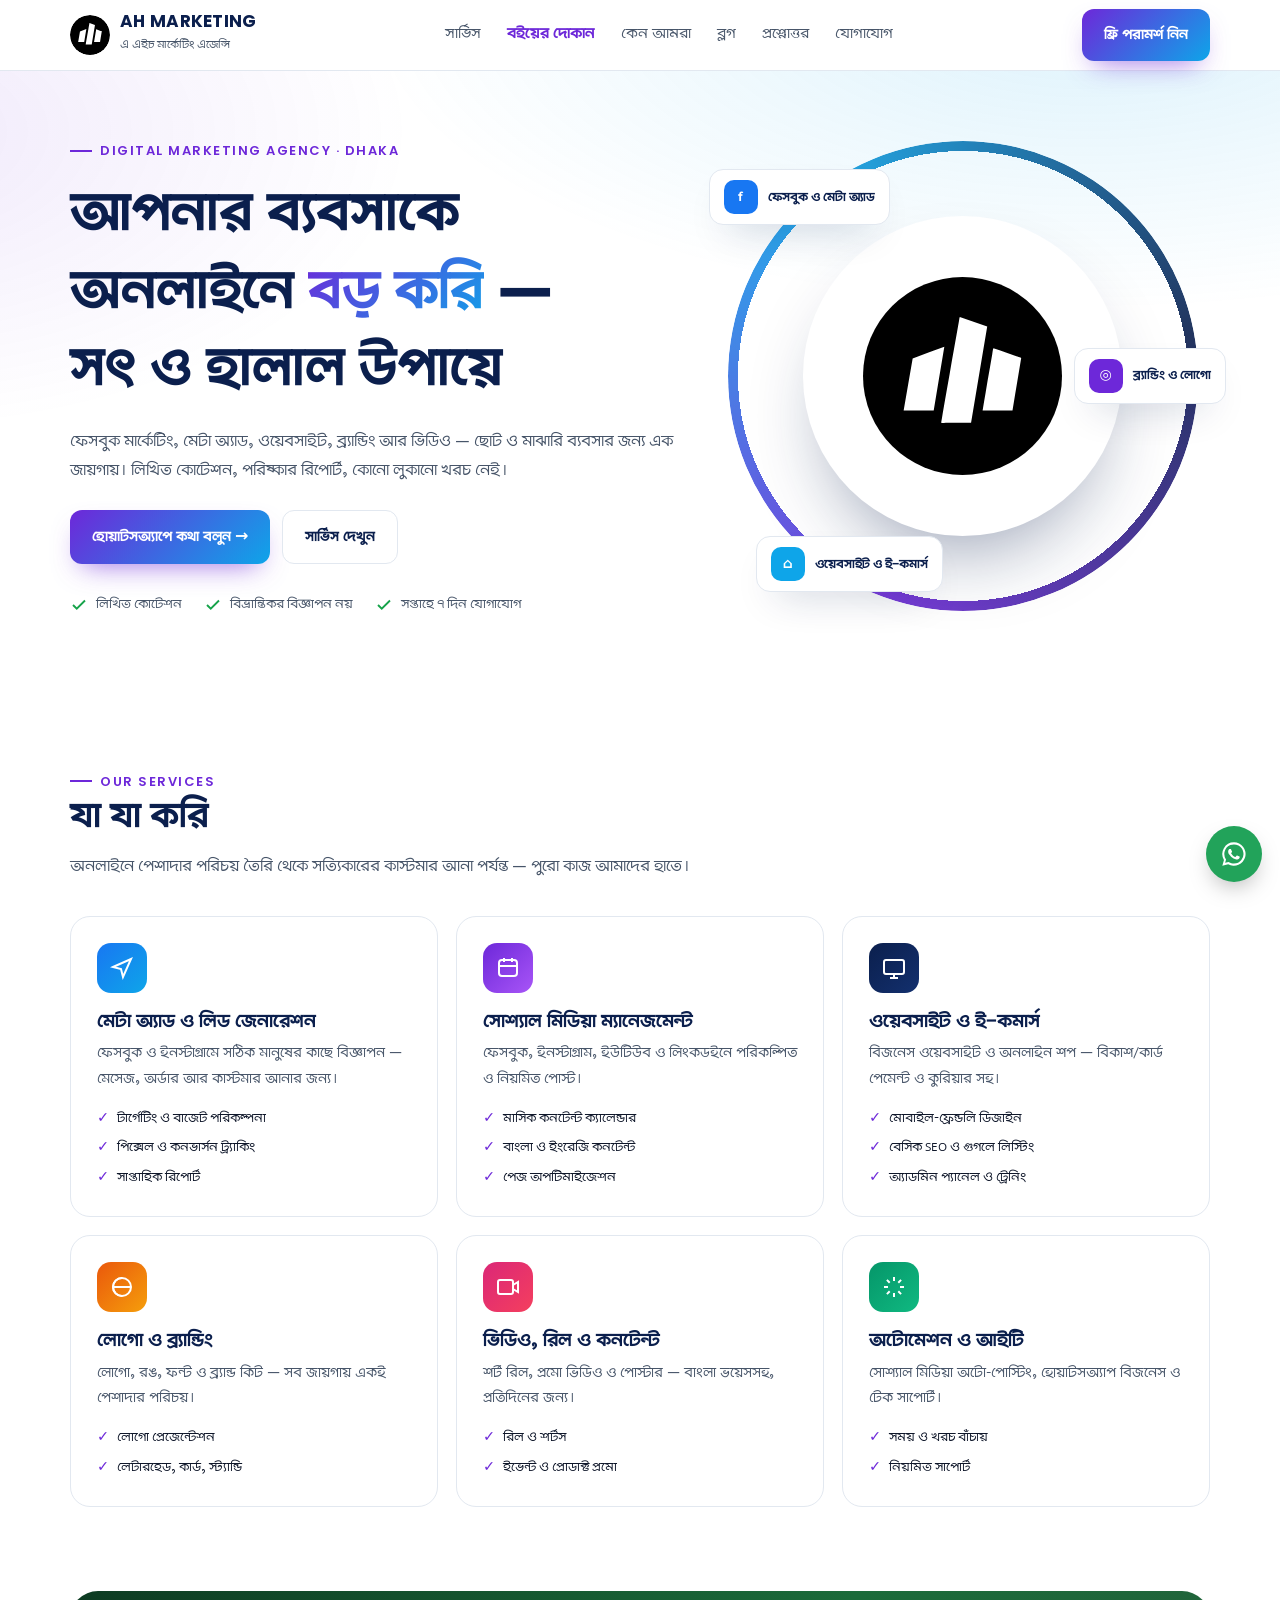
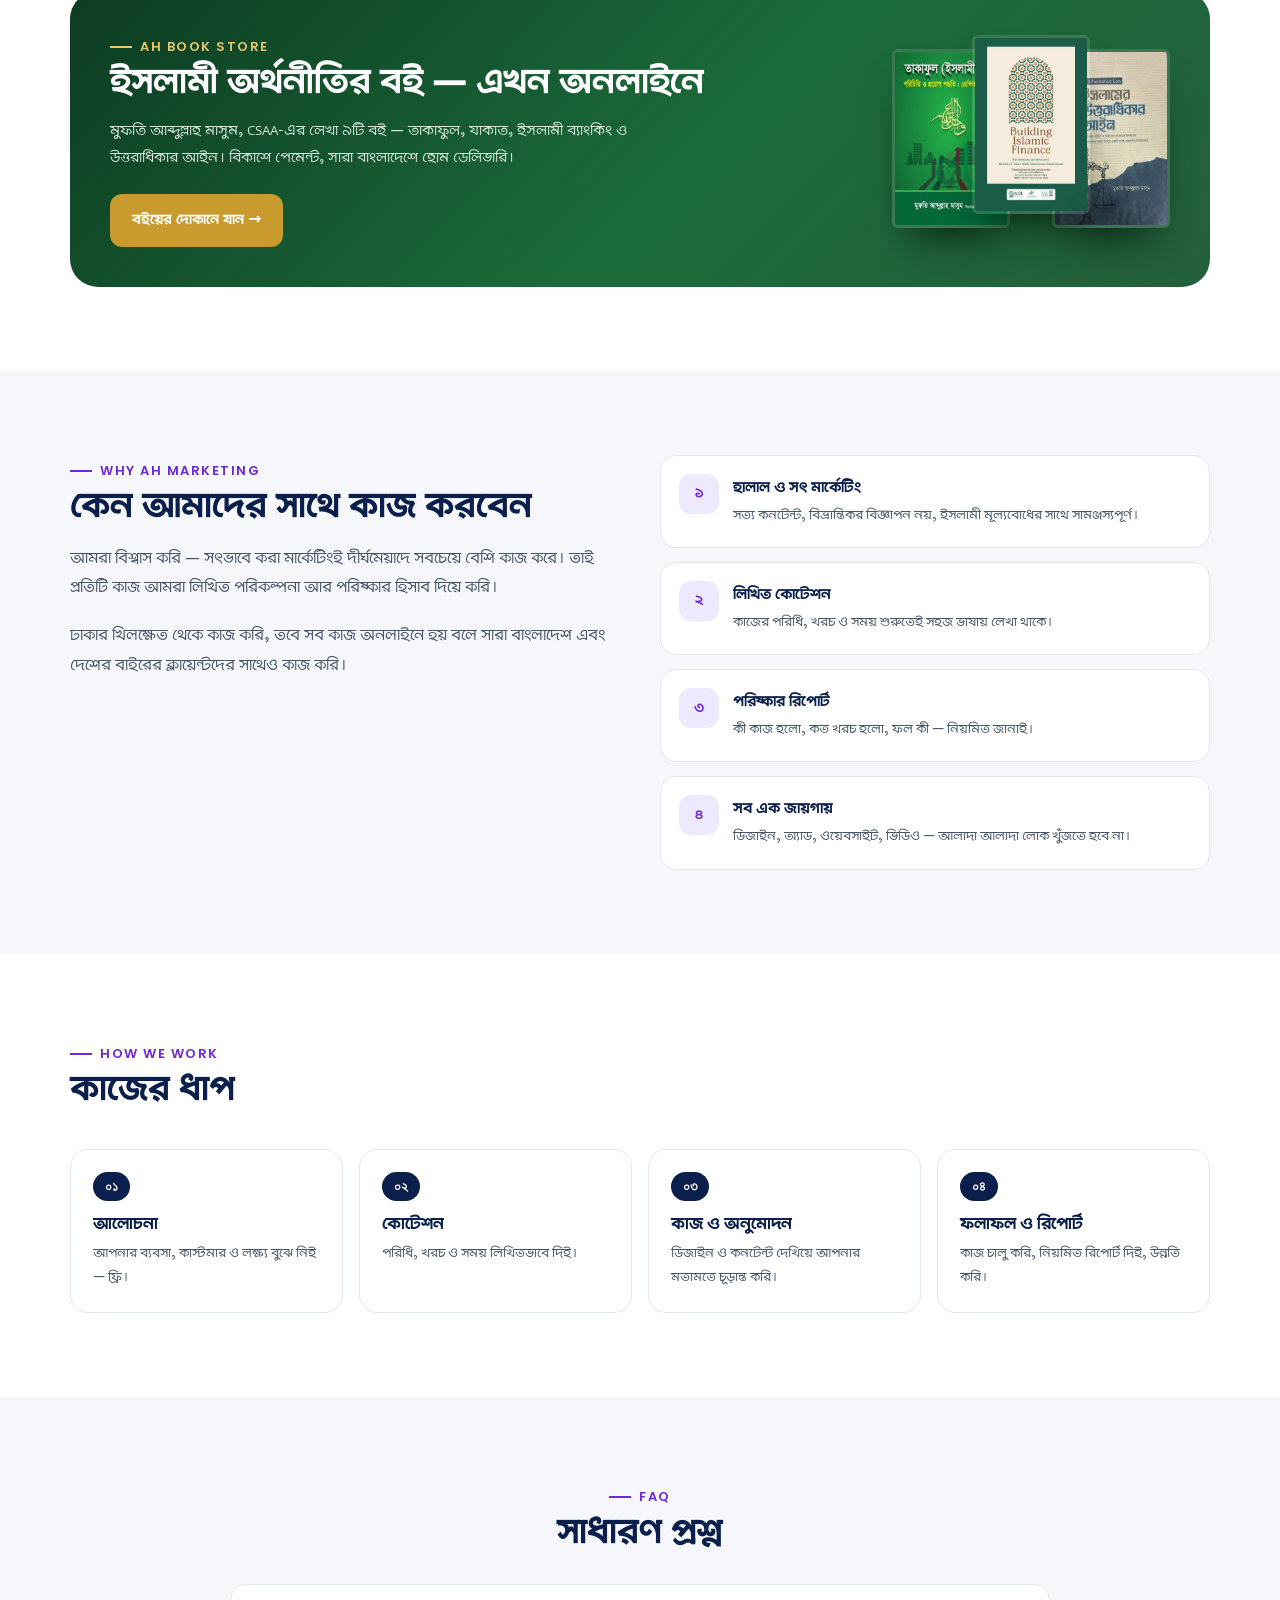
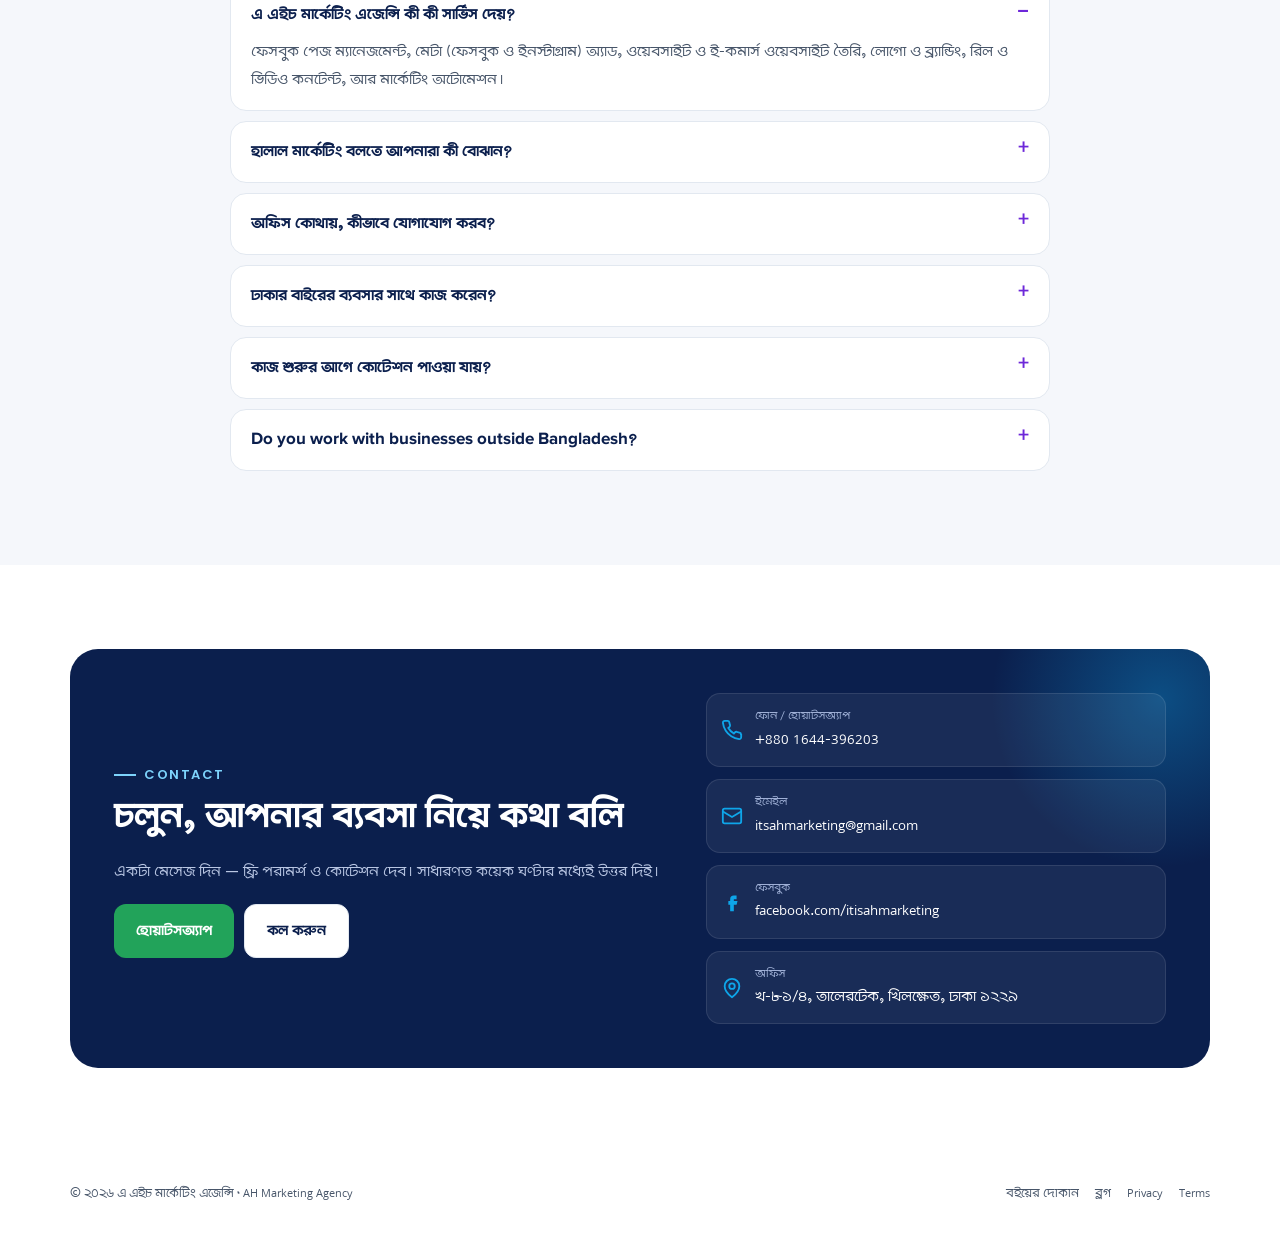
==== commit 05de0084: "Use UN Bangla font site-wide; redesign books page hero and grid Co-Authored-By: Claude Opus 5.5 <nor" ====
--- a/index.html
+++ b/index.html
@@ -25,10 +25,12 @@
 <link rel="preconnect" href="https://fonts.googleapis.com"><link rel="preconnect" href="https://fonts.gstatic.com" crossorigin>
 <link href="https://fonts.googleapis.com/css2?family=Anek+Bangla:wght@500;600;700;800&family=Hind+Siliguri:wght@400;500;600&family=Poppins:wght@500;600;700&display=swap" rel="stylesheet">
 <style>
+@font-face{font-family:"UN Bangla";src:url("/fonts/UNBangla-Regular.ttf") format("truetype");font-weight:400;font-display:swap}
+@font-face{font-family:"UN Bangla";src:url("/fonts/UNBangla-Bold.ttf") format("truetype");font-weight:600 800;font-display:swap}
 :root{
   /* AH Marketing: letterhead navy + violet + sky. Clean white canvas, bold Bangla display type. */
   --navy:#0b1f4d;--navy2:#13306e;--violet:#6d28d9;--sky:#0ea5e9;--ink:#0f172a;--sub:#475569;--line:#e2e8f0;--bg:#ffffff;--soft:#f5f7fb;
-  --display:"Anek Bangla","Hind Siliguri",sans-serif;--body:"Hind Siliguri","Noto Sans Bengali",system-ui,sans-serif;--latin:"Poppins",system-ui,sans-serif;
+  --display:"UN Bangla","Anek Bangla",sans-serif;--body:"UN Bangla","Hind Siliguri","Noto Sans Bengali",system-ui,sans-serif;--latin:"Poppins",system-ui,sans-serif;
   color-scheme:light;
 }
 *{box-sizing:border-box}html{scroll-behavior:smooth}html,body{margin:0}
@@ -43,7 +45,7 @@
 .btn.g{background:#22a35a;color:#fff}
 .eyebrow{display:inline-flex;align-items:center;gap:8px;font-family:var(--latin);font-weight:600;font-size:13px;letter-spacing:1.5px;text-transform:uppercase;color:var(--violet)}
 .eyebrow::before{content:"";width:22px;height:2px;background:currentColor}
-h1,h2,h3{font-family:var(--display);line-height:1.2;text-wrap:balance;margin:0}
+h1,h2,h3{font-family:var(--display);font-weight:700;line-height:1.25;text-wrap:balance;margin:0}
 h2{font-size:clamp(28px,3.6vw,40px);color:var(--navy)}
 .lead{color:var(--sub);font-size:18px;max-width:640px}
 
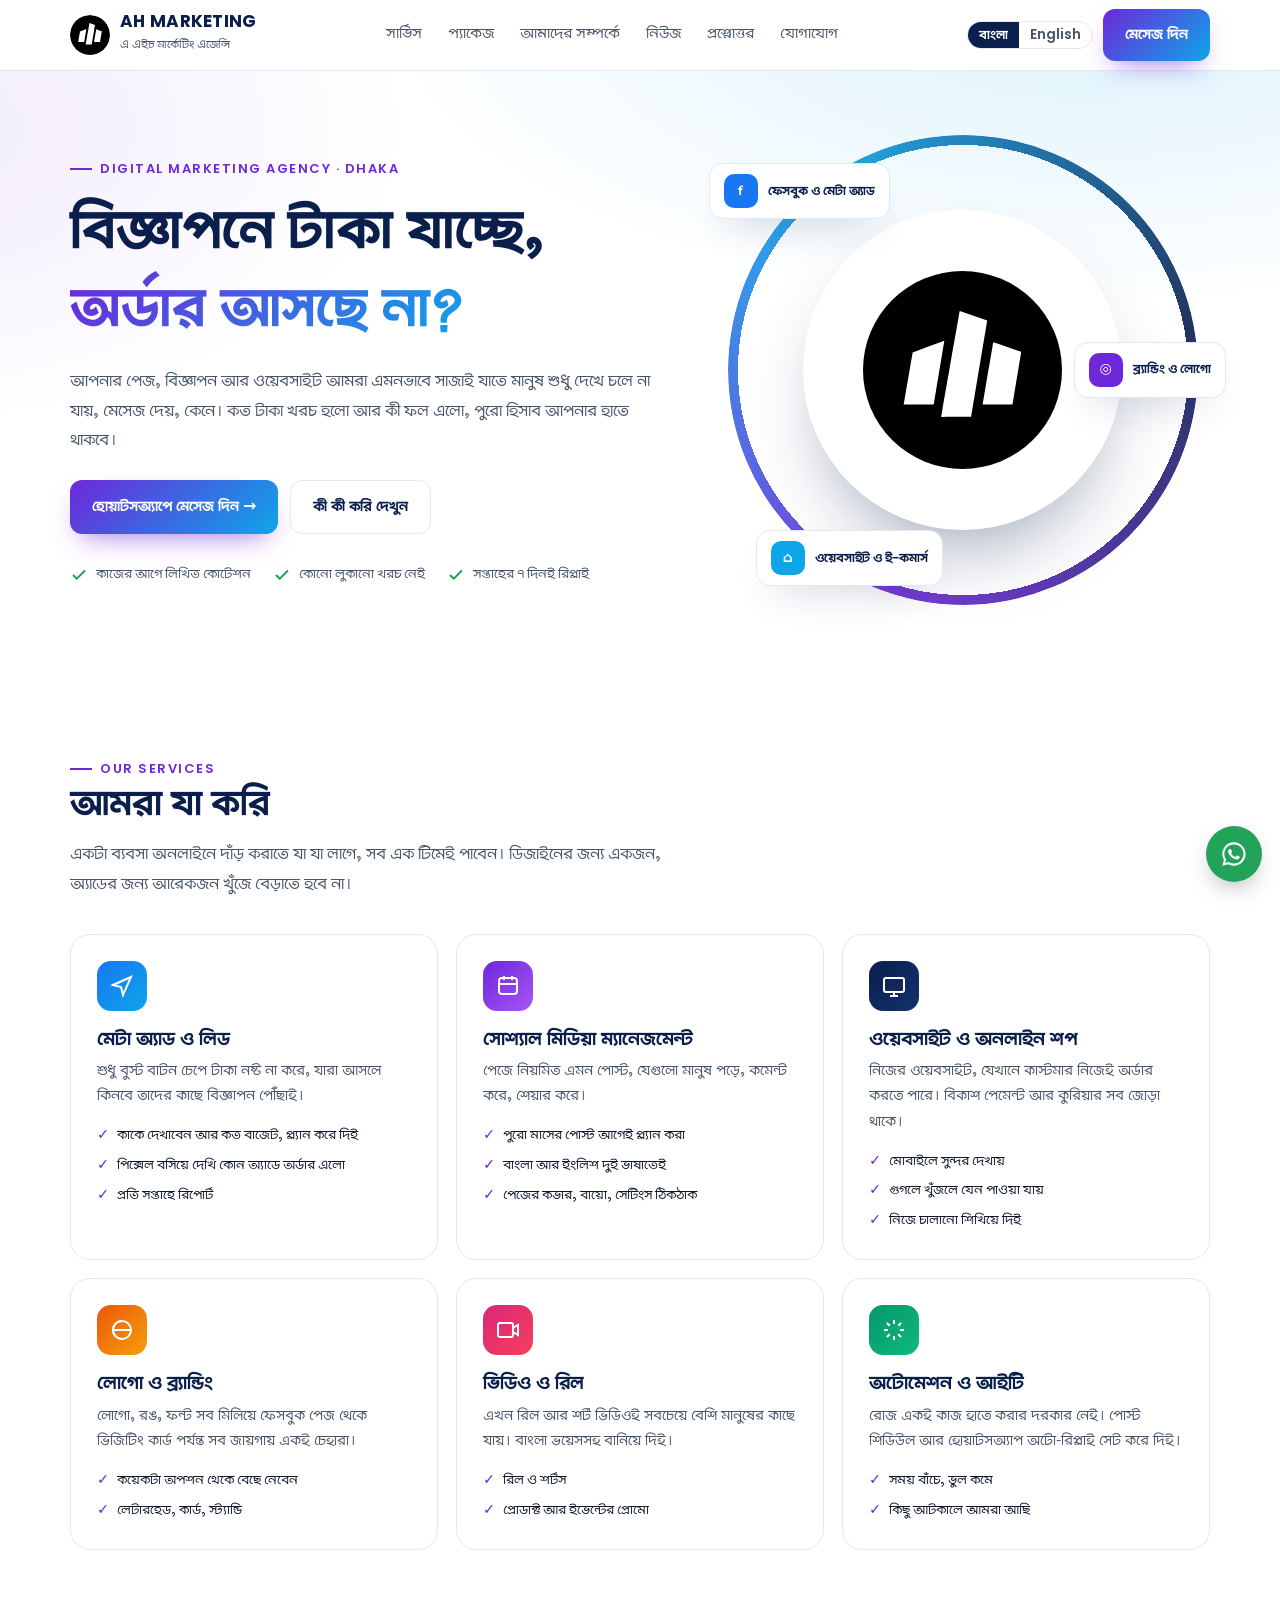
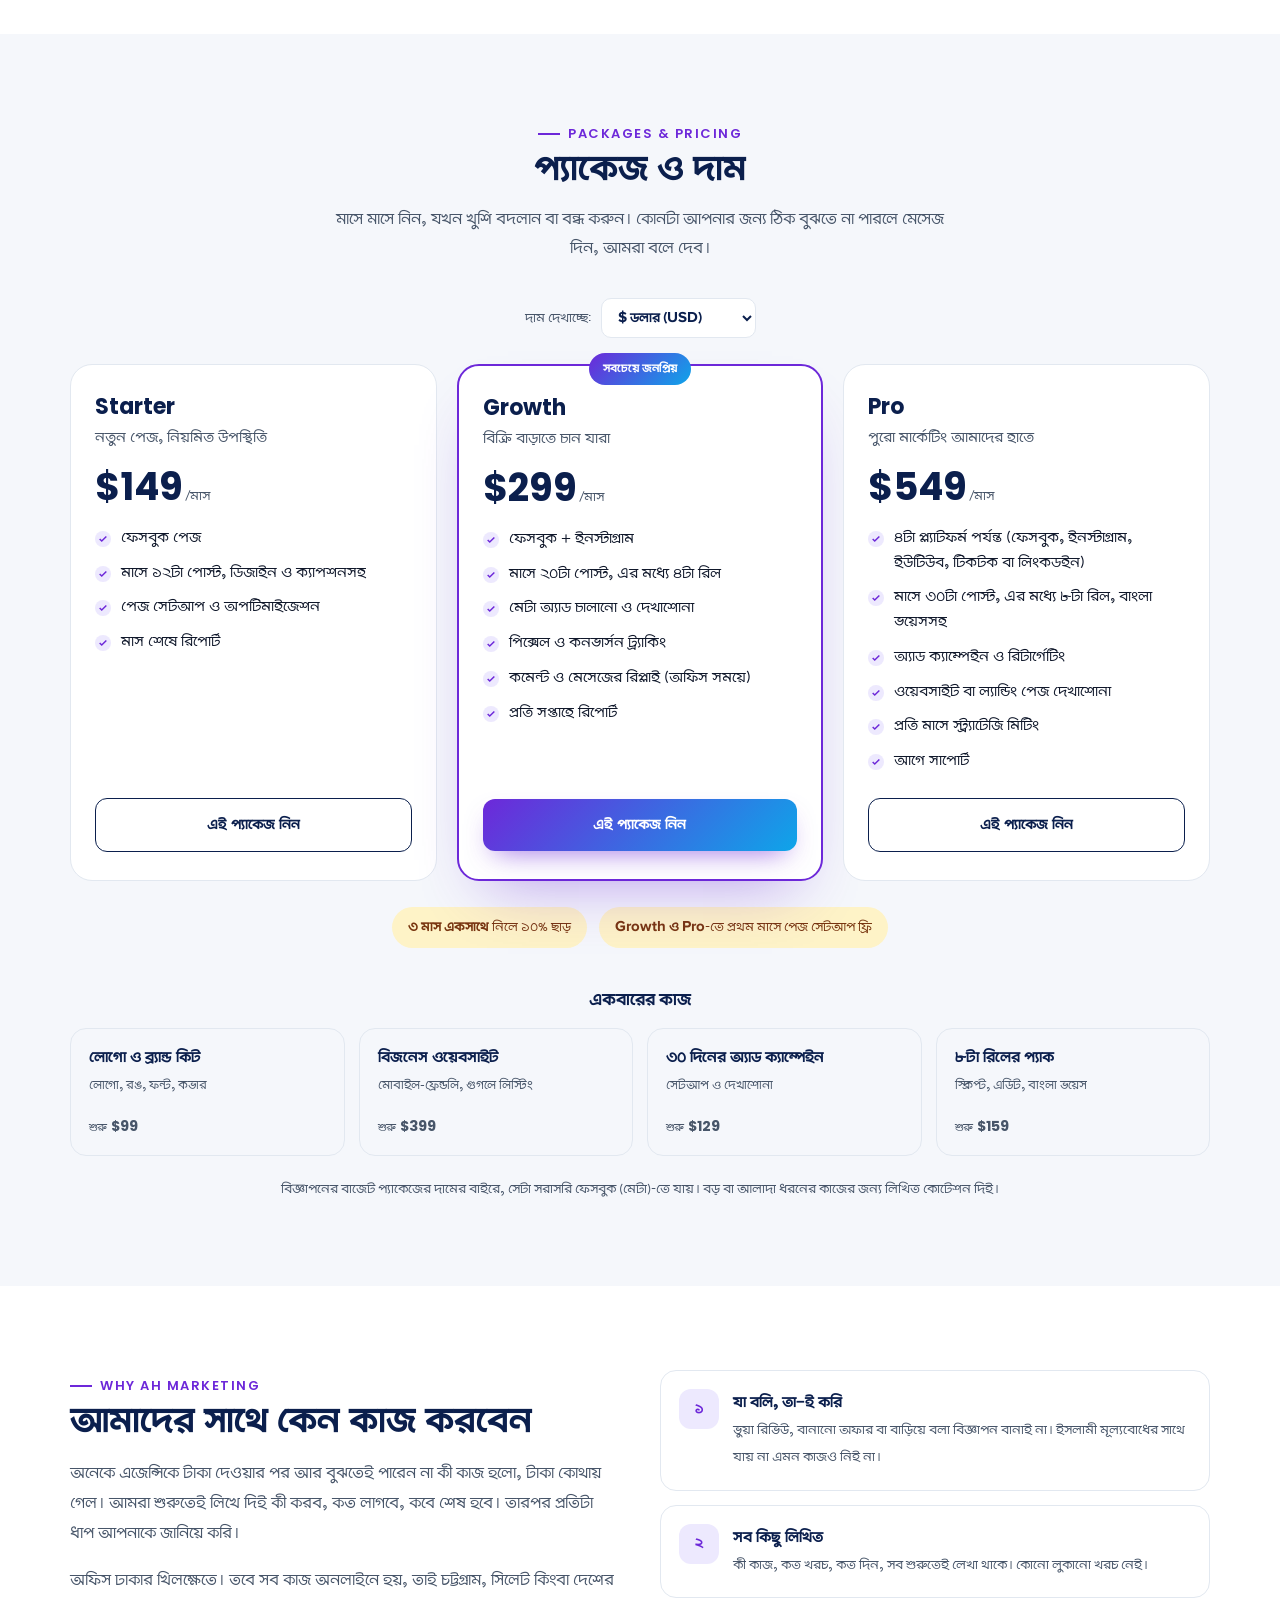
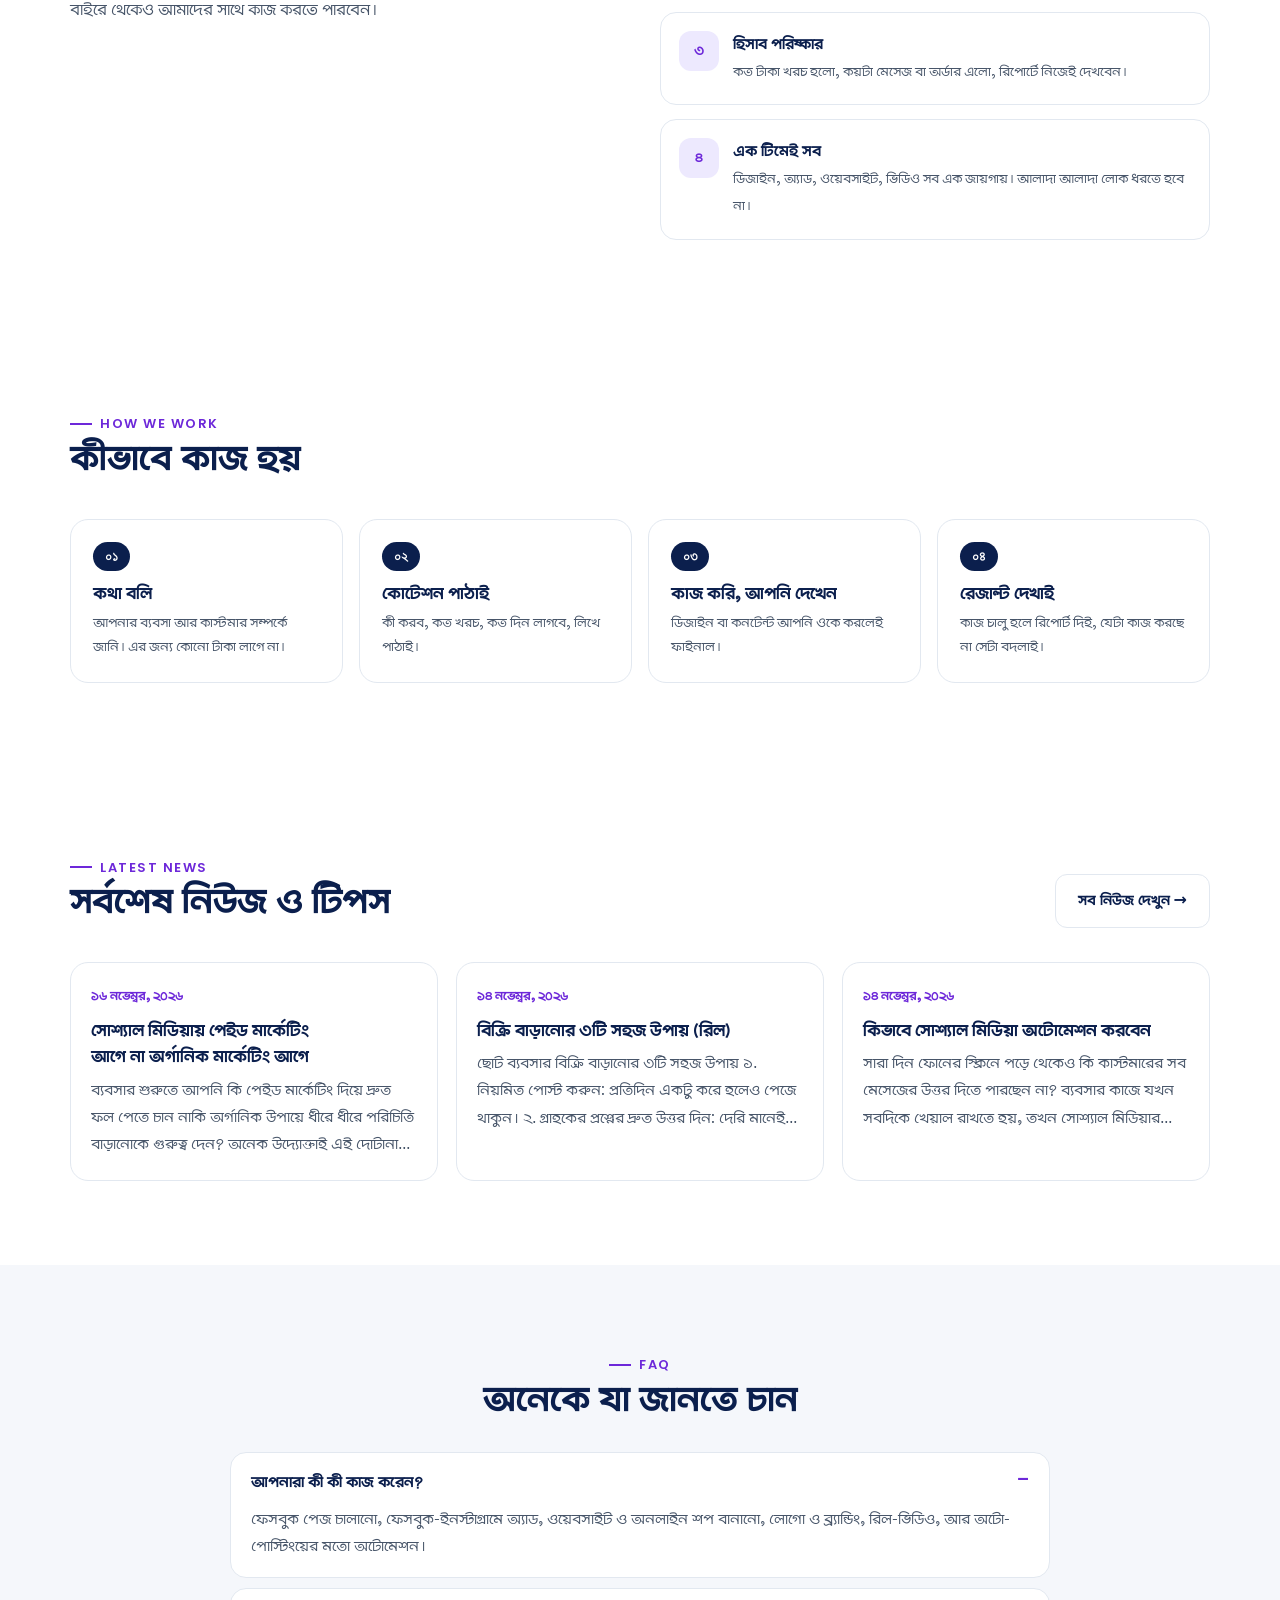
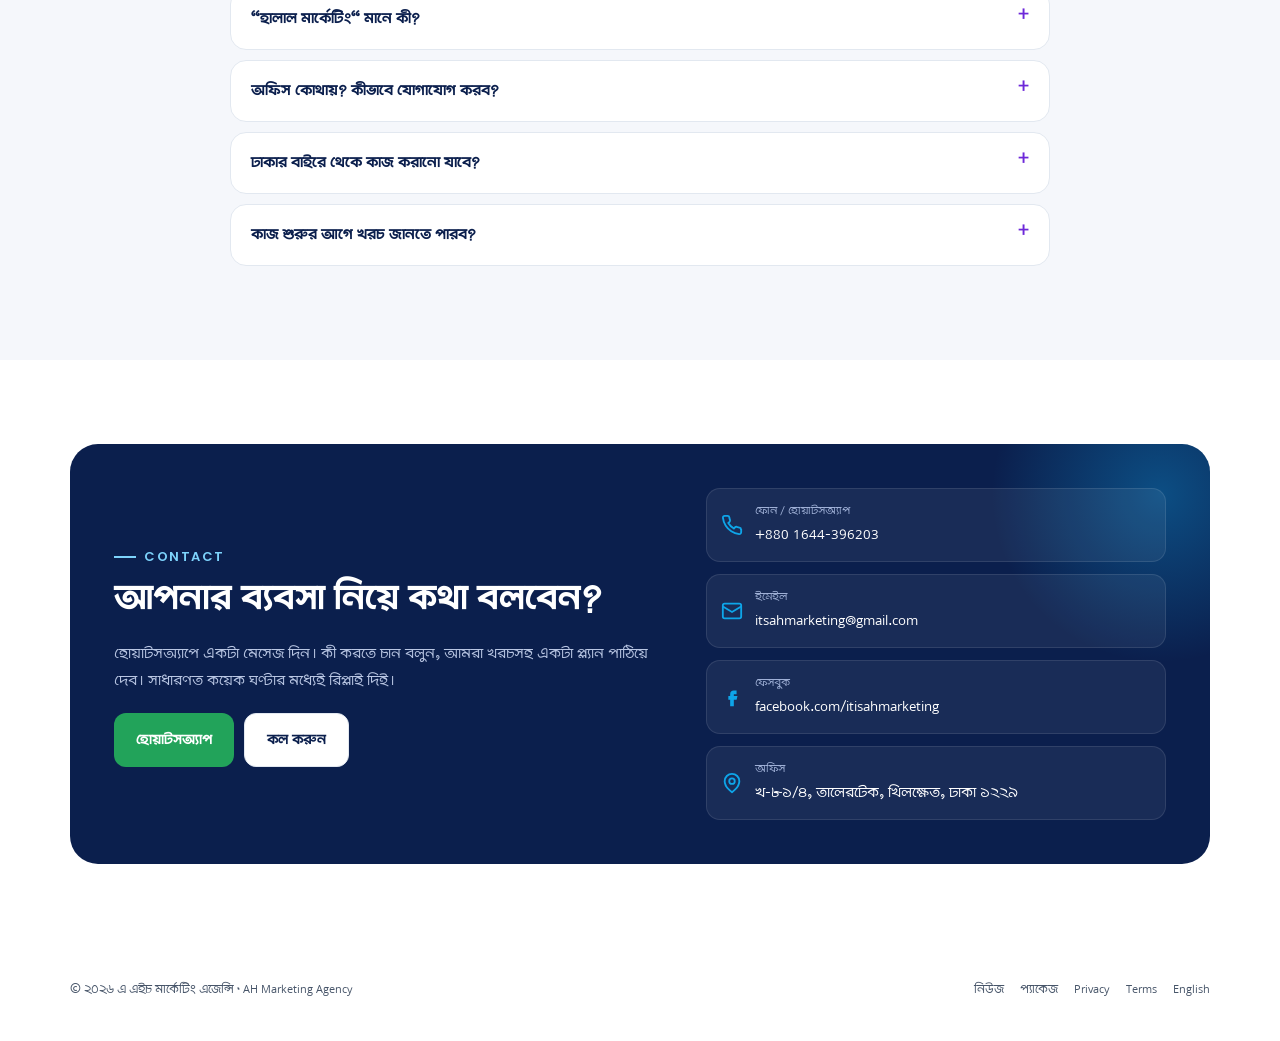
==== commit 32887b5a: "Bangla/English versions, pricing packages with regional currency, mobile menu, news on homepage; pau" ====
--- a/index.html
+++ b/index.html
@@ -3,19 +3,22 @@
 <head>
 <meta charset="utf-8">
 <meta name="viewport" content="width=device-width,initial-scale=1">
-<title>AH Marketing Agency | ডিজিটাল মার্কেটিং এজেন্সি, খিলক্ষেত, ঢাকা</title>
-<meta name="description" content="এ এইচ মার্কেটিং এজেন্সি — ঢাকার খিলক্ষেতের হালাল ও সৎ ডিজিটাল মার্কেটিং এজেন্সি। ফেসবুক পেজ ম্যানেজমেন্ট, মেটা অ্যাড, ওয়েবসাইট ও ই-কমার্স, লোগো ও ব্র্যান্ডিং, ভিডিও কনটেন্ট। Ethical, halal digital marketing agency in Dhaka, Bangladesh.">
+<title>AH Marketing Agency | ফেসবুক মার্কেটিং, অ্যাড ও ওয়েবসাইট | খিলক্ষেত, ঢাকা</title>
+<meta name="description" content="ফেসবুক পেজ, মেটা অ্যাড, ওয়েবসাইট, লোগো আর ভিডিও। ছোট ও মাঝারি ব্যবসার জন্য এক টিমে। কাজের আগে লিখিত কোটেশন, প্রতি সপ্তাহে রিপোর্ট। অফিস খিলক্ষেত, ঢাকা।">
 <meta name="keywords" content="ডিজিটাল মার্কেটিং এজেন্সি ঢাকা, ফেসবুক মার্কেটিং, মেটা অ্যাড, ফেসবুক পেজ ম্যানেজমেন্ট, ওয়েবসাইট তৈরি, ই-কমার্স ওয়েবসাইট, লোগো ডিজাইন, হালাল মার্কেটিং, digital marketing agency Dhaka, Facebook ads Bangladesh, social media management Bangladesh, halal marketing agency, AH Marketing">
 <meta name="author" content="AH Marketing Agency">
 <meta name="robots" content="index, follow, max-image-preview:large">
 <link rel="canonical" href="https://www.itsahmarketing.com/">
-<link rel="icon" href="logo.svg">
+<link rel="alternate" hreflang="bn" href="https://www.itsahmarketing.com/">
+<link rel="alternate" hreflang="en" href="https://www.itsahmarketing.com/en/">
+<link rel="alternate" hreflang="x-default" href="https://www.itsahmarketing.com/">
+<link rel="icon" href="/logo.svg">
 <meta property="og:type" content="website">
 <meta property="og:site_name" content="AH Marketing Agency">
 <meta property="og:locale" content="bn_BD">
 <meta property="og:locale:alternate" content="en_US">
-<meta property="og:title" content="AH Marketing Agency — হালাল ও সৎ ডিজিটাল মার্কেটিং, ঢাকা">
-<meta property="og:description" content="ফেসবুক মার্কেটিং, মেটা অ্যাড, ওয়েবসাইট, ব্র্যান্ডিং ও ভিডিও — ছোট ও মাঝারি ব্যবসার জন্য সৎ, ফলাফলমুখী ডিজিটাল মার্কেটিং।">
+<meta property="og:title" content="AH Marketing Agency | বিজ্ঞাপনে টাকা যাচ্ছে, অর্ডার আসছে না?">
+<meta property="og:description" content="ফেসবুক পেজ, মেটা অ্যাড, ওয়েবসাইট, লোগো আর ভিডিও। ছোট ও মাঝারি ব্যবসার জন্য এক টিমে। কাজের আগে লিখিত কোটেশন, প্রতি সপ্তাহে রিপোর্ট। অফিস খিলক্ষেত, ঢাকা।">
 <meta property="og:url" content="https://www.itsahmarketing.com/">
 <meta property="og:image" content="https://www.itsahmarketing.com/og.png">
 <meta name="twitter:card" content="summary_large_image">
@@ -141,6 +144,66 @@
 footer a{text-decoration:none;margin-left:16px}
 .waf{position:fixed;right:18px;bottom:18px;z-index:40;width:56px;height:56px;border-radius:50%;background:#22a35a;display:grid;place-items:center;box-shadow:0 10px 24px -8px rgba(0,0,0,.35)}
 @media(prefers-reduced-motion:reduce){*{transition:none!important;scroll-behavior:auto!important}}
+
+.lang{display:inline-flex;border:1.5px solid var(--line);border-radius:999px;overflow:hidden;font-size:13.5px;font-weight:600;font-family:Poppins,"UN Bangla",sans-serif}
+.lang a,.lang span{padding:6px 11px;text-decoration:none;color:var(--sub);line-height:1}
+.lang span{background:var(--navy);color:#fff}
+.lang a:hover{color:var(--navy);background:#f1f5f9}
+.nav .right{display:flex;align-items:center;gap:10px}
+.lang.m{display:none}
+.burger{display:none;width:42px;height:42px;border-radius:10px;border:1.5px solid var(--line);background:#fff;cursor:pointer;flex-direction:column;align-items:center;justify-content:center;gap:4px}
+.burger span{display:block;width:18px;height:2px;background:var(--navy);border-radius:2px;transition:.2s}
+@media(max-width:860px){
+ .burger{display:inline-flex}.lang.d{display:none}
+ .nav .wrap{position:relative}
+ .links#menu{display:none;position:absolute;top:70px;left:0;right:0;background:#fff;border-bottom:1px solid var(--line);box-shadow:0 20px 40px -20px rgba(15,23,42,.25);flex-direction:column;gap:0;padding:8px 20px 18px}
+ .links#menu.open{display:flex}
+ .links#menu a{padding:13px 4px;border-bottom:1px solid #f1f5f9;font-size:17px;color:var(--navy)}
+ .links#menu .lang.m{display:inline-flex;margin-top:14px;align-self:flex-start}
+ .nav .btn.p{display:none}
+}
+@media(max-width:860px){.nav .right .btn.p{display:none}}
+.burger.x span:nth-child(1){transform:translateY(6px) rotate(45deg)}.burger.x span:nth-child(2){opacity:0}.burger.x span:nth-child(3){transform:translateY(-6px) rotate(-45deg)}
+#news .ngrid{display:grid;grid-template-columns:repeat(3,1fr);gap:18px}
+@media(max-width:900px){#news .ngrid{grid-template-columns:1fr}}
+#news a.nc{display:block;background:#fff;border:1px solid var(--line);border-radius:18px;padding:20px;text-decoration:none;color:inherit;transition:box-shadow .2s,transform .2s}
+#news a.nc:hover{transform:translateY(-2px);box-shadow:0 20px 40px -26px rgba(15,23,42,.35)}
+#news .nc small{color:var(--violet);font-weight:600}
+#news .nc h3{margin:8px 0 6px;font-size:19px;color:var(--navy);line-height:1.4}
+#news .nc p{margin:0;color:var(--sub);display:-webkit-box;-webkit-line-clamp:3;-webkit-box-orient:vertical;overflow:hidden}
+#news .more{text-align:center;margin-top:22px}
+html[lang=en] body{font-family:Poppins,"UN Bangla",system-ui,sans-serif}
+html[lang=en] h1,html[lang=en] h2,html[lang=en] h3{font-family:Poppins,"UN Bangla",sans-serif;letter-spacing:-.3px}
+
+#pricing .cur{display:flex;align-items:center;gap:10px;justify-content:center;margin:18px 0 26px;color:var(--sub);font-size:15px}
+#pricing select{font:inherit;padding:8px 12px;border-radius:10px;border:1.5px solid var(--line);background:#fff;color:var(--navy);font-weight:600}
+.plans{display:grid;grid-template-columns:repeat(3,1fr);gap:20px;align-items:stretch}
+@media(max-width:900px){.plans{grid-template-columns:1fr;max-width:460px;margin:0 auto}}
+.plan{position:relative;background:#fff;border:1.5px solid var(--line);border-radius:22px;padding:28px 24px;display:flex;flex-direction:column}
+.plan.hot{border:2px solid var(--violet);box-shadow:0 30px 60px -30px rgba(109,40,217,.45)}
+.plan .badge{position:absolute;top:-13px;left:50%;transform:translateX(-50%);background:linear-gradient(135deg,var(--violet),var(--sky));color:#fff;font-size:13px;font-weight:700;padding:5px 14px;border-radius:999px;white-space:nowrap}
+.plan h3{margin:0;font-family:Poppins,"UN Bangla",sans-serif;font-size:22px;color:var(--navy)}
+.plan .tag{color:var(--sub);margin:4px 0 16px}
+.plan .amt{font-family:Poppins,"UN Bangla",sans-serif;font-size:38px;font-weight:700;color:var(--navy);line-height:1}
+.plan .amt small{font-size:15px;font-weight:500;color:var(--sub);margin-left:2px}
+.plan ul{list-style:none;padding:0;margin:20px 0 24px;display:grid;gap:10px;flex:1;align-content:start}
+.plan li{padding-left:26px;position:relative;line-height:1.5}
+.plan li:before{content:"";position:absolute;left:0;top:5px;width:16px;height:16px;border-radius:50%;background:#ede9fe url("data:image/svg+xml,%3Csvg xmlns='http://www.w3.org/2000/svg' viewBox='0 0 24 24' fill='none' stroke='%236d28d9' stroke-width='3.5'%3E%3Cpath d='M20 6 9 17l-5-5'/%3E%3C/svg%3E") center/10px no-repeat}
+.plan .btn{justify-content:center}
+.plan:not(.hot) .btn{background:#fff;color:var(--navy);border:1.5px solid var(--navy);box-shadow:none}
+.offers{display:flex;gap:12px;justify-content:center;flex-wrap:wrap;margin:26px 0 0}
+.offers span{background:#fef3c7;color:#78350f;border-radius:999px;padding:8px 16px;font-size:15px}
+.once{margin-top:40px}
+.once h3{text-align:center;margin:0 0 16px;color:var(--navy)}
+.ogrid{display:grid;grid-template-columns:repeat(4,1fr);gap:14px}
+@media(max-width:900px){.ogrid{grid-template-columns:1fr 1fr}}
+@media(max-width:520px){.ogrid{grid-template-columns:1fr}}
+.oc{background:var(--soft,#f8fafc);border:1px solid var(--line);border-radius:16px;padding:16px 18px}
+.oc b{display:block;color:var(--navy)}
+.oc span{color:var(--sub);font-size:14px}
+.oc .p{margin-top:10px;font-family:Poppins,"UN Bangla",sans-serif;font-weight:700;color:var(--violet);font-size:18px}
+.oc .p small{font-weight:500;color:var(--sub);font-size:13px;margin-right:4px}
+.pnote{text-align:center;color:var(--sub);font-size:14.5px;max-width:720px;margin:22px auto 0}
 </style>
 <script type="application/ld+json">
 {
@@ -192,12 +255,11 @@
     {
       "@type": "FAQPage",
       "mainEntity": [
-        {"@type": "Question", "name": "এ এইচ মার্কেটিং এজেন্সি কী কী সার্ভিস দেয়?", "acceptedAnswer": {"@type": "Answer", "text": "ফেসবুক পেজ ম্যানেজমেন্ট, মেটা (ফেসবুক ও ইনস্টাগ্রাম) অ্যাড, ওয়েবসাইট ও ই-কমার্স ওয়েবসাইট তৈরি, লোগো ও ব্র্যান্ডিং, রিল ও ভিডিও কনটেন্ট, আর মার্কেটিং অটোমেশন।"}},
-        {"@type": "Question", "name": "হালাল মার্কেটিং বলতে আপনারা কী বোঝান?", "acceptedAnswer": {"@type": "Answer", "text": "আমরা সৎ কনটেন্ট তৈরি করি, বিভ্রান্তিকর বা মিথ্যা বিজ্ঞাপন দিই না, আর ইসলামী মূল্যবোধের পরিপন্থী কোনো প্রচার করি না।"}},
-        {"@type": "Question", "name": "অফিস কোথায়, কীভাবে যোগাযোগ করব?", "acceptedAnswer": {"@type": "Answer", "text": "অফিস: খ-৮১/৪, তালেরটেক, খিলক্ষেত, ঢাকা ১২২৯। ফোন ও হোয়াটসঅ্যাপ: +880 1644-396203। ফেসবুক: facebook.com/itisahmarketing।"}},
-        {"@type": "Question", "name": "ঢাকার বাইরের ব্যবসার সাথে কাজ করেন?", "acceptedAnswer": {"@type": "Answer", "text": "হ্যাঁ। আমাদের সব কাজ অনলাইনে হয়, তাই বাংলাদেশের যেকোনো জেলার ব্যবসার সাথে আমরা কাজ করি।"}},
-        {"@type": "Question", "name": "কাজ শুরুর আগে কোটেশন পাওয়া যায়?", "acceptedAnswer": {"@type": "Answer", "text": "হ্যাঁ। আপনার প্রয়োজন জেনে আমরা লিখিত কোটেশন দিই, যেখানে কাজের পরিধি, খরচ ও সময় স্পষ্ট লেখা থাকে।"}},
-        {"@type": "Question", "name": "Do you work with businesses outside Bangladesh?", "acceptedAnswer": {"@type": "Answer", "text": "Yes. We work online, in Bangla and English, with clients in Bangladesh and abroad."}}
+        {"@type": "Question", "name": "আপনারা কী কী কাজ করেন?", "acceptedAnswer": {"@type": "Answer", "text": "ফেসবুক পেজ চালানো, ফেসবুক-ইনস্টাগ্রামে অ্যাড, ওয়েবসাইট ও অনলাইন শপ বানানো, লোগো ও ব্র্যান্ডিং, রিল-ভিডিও, আর অটো-পোস্টিংয়ের মতো অটোমেশন।"}},
+        {"@type": "Question", "name": "\"হালাল মার্কেটিং\" মানে কী?", "acceptedAnswer": {"@type": "Answer", "text": "সহজ কথায়: মিথ্যা বলে বিক্রি করাই না। ভুয়া রিভিউ, বানানো অফার, কিংবা ইসলামী মূল্যবোধের সাথে যায় না এমন কিছুর প্রচার আমরা করি না।"}},
+        {"@type": "Question", "name": "অফিস কোথায়? কীভাবে যোগাযোগ করব?", "acceptedAnswer": {"@type": "Answer", "text": "অফিস: খ-৮১/৪, তালেরটেক, খিলক্ষেত, ঢাকা ১২২৯। ফোন ও হোয়াটসঅ্যাপ: +880 1644-396203। ফেসবুক: facebook.com/itisahmarketing।"}},
+        {"@type": "Question", "name": "ঢাকার বাইরে থেকে কাজ করানো যাবে?", "acceptedAnswer": {"@type": "Answer", "text": "যাবে। মিটিং, ফাইল দেওয়া-নেওয়া, পেমেন্ট সবই অনলাইনে হয়। দেশের বাইরের ক্লায়েন্টদের সাথেও কাজ করি।"}},
+        {"@type": "Question", "name": "কাজ শুরুর আগে খরচ জানতে পারব?", "acceptedAnswer": {"@type": "Answer", "text": "অবশ্যই। কী লাগবে জেনে আমরা লিখিত কোটেশন পাঠাই। সেটা দেখে তারপর সিদ্ধান্ত নেবেন।"}}
       ]
     }
   ]
@@ -207,21 +269,21 @@
 <body>
 <header class="nav"><div class="wrap">
   <a class="logo" href="/"><img src="/logo.svg" alt="AH Marketing Agency"><span><b>AH MARKETING</b><small>এ এইচ মার্কেটিং এজেন্সি</small></span></a>
-  <nav class="links"><a href="#services">সার্ভিস</a><a href="/books/" class="hot">বইয়ের দোকান</a><a href="#why">কেন আমরা</a><a href="news.html">ব্লগ</a><a href="#faq">প্রশ্নোত্তর</a><a href="#contact">যোগাযোগ</a></nav>
-  <a class="btn p" href="https://wa.me/8801644396203" target="_blank" rel="noopener">ফ্রি পরামর্শ নিন</a>
+  <nav class="links" id="menu"><a href="#services">সার্ভিস</a><a href="#pricing">প্যাকেজ</a><a href="#why">আমাদের সম্পর্কে</a><a href="/news.html">নিউজ</a><a href="#faq">প্রশ্নোত্তর</a><a href="#contact">যোগাযোগ</a><div class="lang m" aria-label="Language"><span>বাংলা</span><a href="/en/" hreflang="en" lang="en">English</a></div></nav>
+  <div class="right"><div class="lang d" aria-label="Language"><span>বাংলা</span><a href="/en/" hreflang="en" lang="en">English</a></div><a class="btn p" href="https://wa.me/8801644396203?text=%E0%A6%86%E0%A6%B8%E0%A6%B8%E0%A6%BE%E0%A6%B2%E0%A6%BE%E0%A6%AE%E0%A7%81%20%E0%A6%86%E0%A6%B2%E0%A6%BE%E0%A6%87%E0%A6%95%E0%A7%81%E0%A6%AE" target="_blank" rel="noopener">মেসেজ দিন</a><button class="burger" id="burger" aria-label="Menu" aria-expanded="false" aria-controls="menu"><span></span><span></span><span></span></button></div>
 </div></header>
 
 <main>
 <section class="hero" style="padding:0"><div class="wrap">
   <div>
     <span class="eyebrow">Digital Marketing Agency · Dhaka</span>
-    <h1>আপনার ব্যবসাকে অনলাইনে <span>বড় করি</span> — সৎ ও হালাল উপায়ে</h1>
-    <p class="lead">ফেসবুক মার্কেটিং, মেটা অ্যাড, ওয়েবসাইট, ব্র্যান্ডিং আর ভিডিও — ছোট ও মাঝারি ব্যবসার জন্য এক জায়গায়। লিখিত কোটেশন, পরিষ্কার রিপোর্ট, কোনো লুকানো খরচ নেই।</p>
-    <div class="cta"><a class="btn p" href="https://wa.me/8801644396203?text=%E0%A6%86%E0%A6%B8%E0%A6%B8%E0%A6%BE%E0%A6%B2%E0%A6%BE%E0%A6%AE%E0%A7%81%20%E0%A6%86%E0%A6%B2%E0%A6%BE%E0%A6%87%E0%A6%95%E0%A7%81%E0%A6%AE%2C%20%E0%A6%86%E0%A6%AE%E0%A6%BF%20%E0%A6%B8%E0%A6%BE%E0%A6%B0%E0%A7%8D%E0%A6%AD%E0%A6%BF%E0%A6%B8%20%E0%A6%B8%E0%A6%AE%E0%A7%8D%E0%A6%AA%E0%A6%B0%E0%A7%8D%E0%A6%95%E0%A7%87%20%E0%A6%9C%E0%A6%BE%E0%A6%A8%E0%A6%A4%E0%A7%87%20%E0%A6%9A%E0%A6%BE%E0%A6%87" target="_blank" rel="noopener">হোয়াটসঅ্যাপে কথা বলুন →</a><a class="btn w" href="#services">সার্ভিস দেখুন</a></div>
+    <h1>বিজ্ঞাপনে টাকা যাচ্ছে, <span>অর্ডার আসছে না?</span></h1>
+    <p class="lead">আপনার পেজ, বিজ্ঞাপন আর ওয়েবসাইট আমরা এমনভাবে সাজাই যাতে মানুষ শুধু দেখে চলে না যায়, মেসেজ দেয়, কেনে। কত টাকা খরচ হলো আর কী ফল এলো, পুরো হিসাব আপনার হাতে থাকবে।</p>
+    <div class="cta"><a class="btn p" href="https://wa.me/8801644396203?text=%E0%A6%86%E0%A6%B8%E0%A6%B8%E0%A6%BE%E0%A6%B2%E0%A6%BE%E0%A6%AE%E0%A7%81%20%E0%A6%86%E0%A6%B2%E0%A6%BE%E0%A6%87%E0%A6%95%E0%A7%81%E0%A6%AE" target="_blank" rel="noopener">হোয়াটসঅ্যাপে মেসেজ দিন →</a><a class="btn w" href="#services">কী কী করি দেখুন</a></div>
     <div class="trust">
-      <span><svg width="18" height="18" viewBox="0 0 24 24" fill="none" stroke="currentColor" stroke-width="2.5"><path d="M20 6 9 17l-5-5"/></svg>লিখিত কোটেশন</span>
-      <span><svg width="18" height="18" viewBox="0 0 24 24" fill="none" stroke="currentColor" stroke-width="2.5"><path d="M20 6 9 17l-5-5"/></svg>বিভ্রান্তিকর বিজ্ঞাপন নয়</span>
-      <span><svg width="18" height="18" viewBox="0 0 24 24" fill="none" stroke="currentColor" stroke-width="2.5"><path d="M20 6 9 17l-5-5"/></svg>সপ্তাহে ৭ দিন যোগাযোগ</span>
+      <span><svg width="18" height="18" viewBox="0 0 24 24" fill="none" stroke="currentColor" stroke-width="2.5"><path d="M20 6 9 17l-5-5"/></svg>কাজের আগে লিখিত কোটেশন</span>
+      <span><svg width="18" height="18" viewBox="0 0 24 24" fill="none" stroke="currentColor" stroke-width="2.5"><path d="M20 6 9 17l-5-5"/></svg>কোনো লুকানো খরচ নেই</span>
+      <span><svg width="18" height="18" viewBox="0 0 24 24" fill="none" stroke="currentColor" stroke-width="2.5"><path d="M20 6 9 17l-5-5"/></svg>সপ্তাহের ৭ দিনই রিপ্লাই</span>
     </div>
   </div>
   <div class="visual" aria-hidden="true">
@@ -233,60 +295,100 @@
 </div></section>
 
 <section id="services"><div class="wrap">
-  <div class="head"><div><span class="eyebrow">Our Services</span><h2>যা যা করি</h2><p class="lead">অনলাইনে পেশাদার পরিচয় তৈরি থেকে সত্যিকারের কাস্টমার আনা পর্যন্ত — পুরো কাজ আমাদের হাতে।</p></div></div>
+  <div class="head"><div><span class="eyebrow">Our Services</span><h2>আমরা যা করি</h2><p class="lead">একটা ব্যবসা অনলাইনে দাঁড় করাতে যা যা লাগে, সব এক টিমেই পাবেন। ডিজাইনের জন্য একজন, অ্যাডের জন্য আরেকজন খুঁজে বেড়াতে হবে না।</p></div></div>
   <div class="svc">
-    <article class="s"><div class="ic" style="background:linear-gradient(135deg,#1877f2,#0ea5e9)"><svg width="24" height="24" viewBox="0 0 24 24" fill="none" stroke="#fff" stroke-width="2"><path d="M3 11l18-8-8 18-2-8-8-2z"/></svg></div><h3>মেটা অ্যাড ও লিড জেনারেশন</h3><p>ফেসবুক ও ইনস্টাগ্রামে সঠিক মানুষের কাছে বিজ্ঞাপন — মেসেজ, অর্ডার আর কাস্টমার আনার জন্য।</p><ul><li>টার্গেটিং ও বাজেট পরিকল্পনা</li><li>পিক্সেল ও কনভার্সন ট্র্যাকিং</li><li>সাপ্তাহিক রিপোর্ট</li></ul></article>
-    <article class="s"><div class="ic" style="background:linear-gradient(135deg,#6d28d9,#a855f7)"><svg width="24" height="24" viewBox="0 0 24 24" fill="none" stroke="#fff" stroke-width="2"><rect x="3" y="4" width="18" height="16" rx="3"/><path d="M8 2v4M16 2v4M3 10h18"/></svg></div><h3>সোশ্যাল মিডিয়া ম্যানেজমেন্ট</h3><p>ফেসবুক, ইনস্টাগ্রাম, ইউটিউব ও লিংকডইনে পরিকল্পিত ও নিয়মিত পোস্ট।</p><ul><li>মাসিক কনটেন্ট ক্যালেন্ডার</li><li>বাংলা ও ইংরেজি কনটেন্ট</li><li>পেজ অপটিমাইজেশন</li></ul></article>
-    <article class="s"><div class="ic" style="background:linear-gradient(135deg,#0b1f4d,#13306e)"><svg width="24" height="24" viewBox="0 0 24 24" fill="none" stroke="#fff" stroke-width="2"><rect x="2" y="4" width="20" height="14" rx="2"/><path d="M8 22h8M12 18v4"/></svg></div><h3>ওয়েবসাইট ও ই-কমার্স</h3><p>বিজনেস ওয়েবসাইট ও অনলাইন শপ — বিকাশ/কার্ড পেমেন্ট ও কুরিয়ার সহ।</p><ul><li>মোবাইল-ফ্রেন্ডলি ডিজাইন</li><li>বেসিক SEO ও গুগলে লিস্টিং</li><li>অ্যাডমিন প্যানেল ও ট্রেনিং</li></ul></article>
-    <article class="s"><div class="ic" style="background:linear-gradient(135deg,#ea580c,#f59e0b)"><svg width="24" height="24" viewBox="0 0 24 24" fill="none" stroke="#fff" stroke-width="2"><circle cx="12" cy="12" r="9"/><path d="M12 3a9 9 0 0 0 0 18M3 12h18"/></svg></div><h3>লোগো ও ব্র্যান্ডিং</h3><p>লোগো, রঙ, ফন্ট ও ব্র্যান্ড কিট — সব জায়গায় একই পেশাদার পরিচয়।</p><ul><li>লোগো প্রেজেন্টেশন</li><li>লেটারহেড, কার্ড, স্ট্যান্ডি</li></ul></article>
-    <article class="s"><div class="ic" style="background:linear-gradient(135deg,#db2777,#f43f5e)"><svg width="24" height="24" viewBox="0 0 24 24" fill="none" stroke="#fff" stroke-width="2"><rect x="2" y="5" width="15" height="14" rx="2"/><path d="m17 10 5-3v10l-5-3z"/></svg></div><h3>ভিডিও, রিল ও কনটেন্ট</h3><p>শর্ট রিল, প্রমো ভিডিও ও পোস্টার — বাংলা ভয়েসসহ, প্রতিদিনের জন্য।</p><ul><li>রিল ও শর্টস</li><li>ইভেন্ট ও প্রোডাক্ট প্রমো</li></ul></article>
-    <article class="s"><div class="ic" style="background:linear-gradient(135deg,#059669,#10b981)"><svg width="24" height="24" viewBox="0 0 24 24" fill="none" stroke="#fff" stroke-width="2"><path d="M12 2v4M12 18v4M4.9 4.9l2.8 2.8M16.3 16.3l2.8 2.8M2 12h4M18 12h4M4.9 19.1l2.8-2.8M16.3 7.7l2.8-2.8"/></svg></div><h3>অটোমেশন ও আইটি</h3><p>সোশ্যাল মিডিয়া অটো-পোস্টিং, হোয়াটসঅ্যাপ বিজনেস ও টেক সাপোর্ট।</p><ul><li>সময় ও খরচ বাঁচায়</li><li>নিয়মিত সাপোর্ট</li></ul></article>
-  </div>
-</div></section>
-
-<section id="bookstore" style="padding-top:0"><div class="wrap"><div class="band">
-  <div><span class="eyebrow">AH Book Store</span><h2>ইসলামী অর্থনীতির বই — এখন অনলাইনে</h2>
-  <p>মুফতি আব্দুল্লাহ মাসুম, CSAA-এর লেখা ৯টি বই — তাকাফুল, যাকাত, ইসলামী ব্যাংকিং ও উত্তরাধিকার আইন। বিকাশে পেমেন্ট, সারা বাংলাদেশে হোম ডেলিভারি।</p>
-  <a class="btn gold" href="/books/">বইয়ের দোকানে যান →</a></div>
-  <div class="covers" aria-hidden="true"><img src="/books/img/takaful.jpg" alt=""><img src="/books/img/building-islamic-finance.jpg" alt=""><img src="/books/img/uttoradhikar.jpg" alt=""></div>
-</div></div></section>
-
-<section id="why" class="soft"><div class="wrap why">
-  <div><span class="eyebrow">Why AH Marketing</span><h2>কেন আমাদের সাথে কাজ করবেন</h2>
-  <p class="lead" style="margin-top:12px">আমরা বিশ্বাস করি — সৎভাবে করা মার্কেটিংই দীর্ঘমেয়াদে সবচেয়ে বেশি কাজ করে। তাই প্রতিটি কাজ আমরা লিখিত পরিকল্পনা আর পরিষ্কার হিসাব দিয়ে করি।</p>
-  <p class="lead">ঢাকার খিলক্ষেত থেকে কাজ করি, তবে সব কাজ অনলাইনে হয় বলে সারা বাংলাদেশ এবং দেশের বাইরের ক্লায়েন্টদের সাথেও কাজ করি।</p></div>
+    <article class="s"><div class="ic" style="background:linear-gradient(135deg,#1877f2,#0ea5e9)"><svg width="24" height="24" viewBox="0 0 24 24" fill="none" stroke="#fff" stroke-width="2"><path d="M3 11l18-8-8 18-2-8-8-2z"/></svg></div><h3>মেটা অ্যাড ও লিড</h3><p>শুধু বুস্ট বাটন চেপে টাকা নষ্ট না করে, যারা আসলে কিনবে তাদের কাছে বিজ্ঞাপন পৌঁছাই।</p><ul><li>কাকে দেখাবেন আর কত বাজেট, প্ল্যান করে দিই</li><li>পিক্সেল বসিয়ে দেখি কোন অ্যাডে অর্ডার এলো</li><li>প্রতি সপ্তাহে রিপোর্ট</li></ul></article>
+    <article class="s"><div class="ic" style="background:linear-gradient(135deg,#6d28d9,#a855f7)"><svg width="24" height="24" viewBox="0 0 24 24" fill="none" stroke="#fff" stroke-width="2"><rect x="3" y="4" width="18" height="16" rx="3"/><path d="M8 2v4M16 2v4M3 10h18"/></svg></div><h3>সোশ্যাল মিডিয়া ম্যানেজমেন্ট</h3><p>পেজে নিয়মিত এমন পোস্ট, যেগুলো মানুষ পড়ে, কমেন্ট করে, শেয়ার করে।</p><ul><li>পুরো মাসের পোস্ট আগেই প্ল্যান করা</li><li>বাংলা আর ইংলিশ দুই ভাষাতেই</li><li>পেজের কভার, বায়ো, সেটিংস ঠিকঠাক</li></ul></article>
+    <article class="s"><div class="ic" style="background:linear-gradient(135deg,#0b1f4d,#13306e)"><svg width="24" height="24" viewBox="0 0 24 24" fill="none" stroke="#fff" stroke-width="2"><rect x="2" y="4" width="20" height="14" rx="2"/><path d="M8 22h8M12 18v4"/></svg></div><h3>ওয়েবসাইট ও অনলাইন শপ</h3><p>নিজের ওয়েবসাইট, যেখানে কাস্টমার নিজেই অর্ডার করতে পারে। বিকাশ পেমেন্ট আর কুরিয়ার সব জোড়া থাকে।</p><ul><li>মোবাইলে সুন্দর দেখায়</li><li>গুগলে খুঁজলে যেন পাওয়া যায়</li><li>নিজে চালানো শিখিয়ে দিই</li></ul></article>
+    <article class="s"><div class="ic" style="background:linear-gradient(135deg,#ea580c,#f59e0b)"><svg width="24" height="24" viewBox="0 0 24 24" fill="none" stroke="#fff" stroke-width="2"><circle cx="12" cy="12" r="9"/><path d="M12 3a9 9 0 0 0 0 18M3 12h18"/></svg></div><h3>লোগো ও ব্র্যান্ডিং</h3><p>লোগো, রঙ, ফন্ট সব মিলিয়ে ফেসবুক পেজ থেকে ভিজিটিং কার্ড পর্যন্ত সব জায়গায় একই চেহারা।</p><ul><li>কয়েকটা অপশন থেকে বেছে নেবেন</li><li>লেটারহেড, কার্ড, স্ট্যান্ডি</li></ul></article>
+    <article class="s"><div class="ic" style="background:linear-gradient(135deg,#db2777,#f43f5e)"><svg width="24" height="24" viewBox="0 0 24 24" fill="none" stroke="#fff" stroke-width="2"><rect x="2" y="5" width="15" height="14" rx="2"/><path d="m17 10 5-3v10l-5-3z"/></svg></div><h3>ভিডিও ও রিল</h3><p>এখন রিল আর শর্ট ভিডিওই সবচেয়ে বেশি মানুষের কাছে যায়। বাংলা ভয়েসসহ বানিয়ে দিই।</p><ul><li>রিল ও শর্টস</li><li>প্রোডাক্ট আর ইভেন্টের প্রোমো</li></ul></article>
+    <article class="s"><div class="ic" style="background:linear-gradient(135deg,#059669,#10b981)"><svg width="24" height="24" viewBox="0 0 24 24" fill="none" stroke="#fff" stroke-width="2"><path d="M12 2v4M12 18v4M4.9 4.9l2.8 2.8M16.3 16.3l2.8 2.8M2 12h4M18 12h4M4.9 19.1l2.8-2.8M16.3 7.7l2.8-2.8"/></svg></div><h3>অটোমেশন ও আইটি</h3><p>রোজ একই কাজ হাতে করার দরকার নেই। পোস্ট শিডিউল আর হোয়াটসঅ্যাপ অটো-রিপ্লাই সেট করে দিই।</p><ul><li>সময় বাঁচে, ভুল কমে</li><li>কিছু আটকালে আমরা আছি</li></ul></article>
+  </div>
+</div></section>
+
+
+<section id="pricing" class="soft"><div class="wrap">
+  <div class="head" style="text-align:center;display:block"><span class="eyebrow">Packages & Pricing</span><h2>প্যাকেজ ও দাম</h2><p class="lead" style="margin:10px auto 0;max-width:640px">মাসে মাসে নিন, যখন খুশি বদলান বা বন্ধ করুন। কোনটা আপনার জন্য ঠিক বুঝতে না পারলে মেসেজ দিন, আমরা বলে দেব।</p></div>
+  <div class="cur"><label for="curSel">দাম দেখাচ্ছে:</label><select id="curSel"><option value="BDT">৳ টাকা (বাংলাদেশ)</option><option value="USD">$ ডলার (USD)</option><option value="GBP">£ পাউন্ড (UK)</option><option value="EUR">€ ইউরো</option><option value="CAD">$ কানাডিয়ান ডলার</option><option value="AUD">$ অস্ট্রেলিয়ান ডলার</option><option value="AED">দিরহাম (UAE)</option><option value="SAR">রিয়াল (সৌদি)</option></select></div>
+  <div class="plans">
+    <div class="plan"><h3>Starter</h3><p class="tag">নতুন পেজ, নিয়মিত উপস্থিতি</p>
+      <div class="amt"><span data-pi="0">7500</span><small>/মাস</small></div>
+      <ul><li>ফেসবুক পেজ</li><li>মাসে ১২টা পোস্ট, ডিজাইন ও ক্যাপশনসহ</li><li>পেজ সেটআপ ও অপটিমাইজেশন</li><li>মাস শেষে রিপোর্ট</li></ul>
+      <a class="btn p" data-plan="Starter" href="https://wa.me/8801644396203" target="_blank" rel="noopener">এই প্যাকেজ নিন</a></div>
+    <div class="plan hot"><span class="badge">সবচেয়ে জনপ্রিয়</span><h3>Growth</h3><p class="tag">বিক্রি বাড়াতে চান যারা</p>
+      <div class="amt"><span data-pi="1">14500</span><small>/মাস</small></div>
+      <ul><li>ফেসবুক + ইনস্টাগ্রাম</li><li>মাসে ২০টা পোস্ট, এর মধ্যে ৪টা রিল</li><li>মেটা অ্যাড চালানো ও দেখাশোনা</li><li>পিক্সেল ও কনভার্সন ট্র্যাকিং</li><li>কমেন্ট ও মেসেজের রিপ্লাই (অফিস সময়ে)</li><li>প্রতি সপ্তাহে রিপোর্ট</li></ul>
+      <a class="btn p" data-plan="Growth" href="https://wa.me/8801644396203" target="_blank" rel="noopener">এই প্যাকেজ নিন</a></div>
+    <div class="plan"><h3>Pro</h3><p class="tag">পুরো মার্কেটিং আমাদের হাতে</p>
+      <div class="amt"><span data-pi="2">24500</span><small>/মাস</small></div>
+      <ul><li>৪টা প্ল্যাটফর্ম পর্যন্ত (ফেসবুক, ইনস্টাগ্রাম, ইউটিউব, টিকটক বা লিংকডইন)</li><li>মাসে ৩০টা পোস্ট, এর মধ্যে ৮টা রিল, বাংলা ভয়েসসহ</li><li>অ্যাড ক্যাম্পেইন ও রিটার্গেটিং</li><li>ওয়েবসাইট বা ল্যান্ডিং পেজ দেখাশোনা</li><li>প্রতি মাসে স্ট্র্যাটেজি মিটিং</li><li>আগে সাপোর্ট</li></ul>
+      <a class="btn p" data-plan="Pro" href="https://wa.me/8801644396203" target="_blank" rel="noopener">এই প্যাকেজ নিন</a></div>
+  </div>
+  <div class="offers"><span><b>৩ মাস একসাথে</b> নিলে ১০% ছাড়</span><span><b>Growth ও Pro</b>-তে প্রথম মাসে পেজ সেটআপ ফ্রি</span></div>
+  <div class="once"><h3>একবারের কাজ</h3><div class="ogrid"><div class="oc"><b>লোগো ও ব্র্যান্ড কিট</b><span>লোগো, রঙ, ফন্ট, কভার</span><div class="p"><small>শুরু</small><span data-pi="3">5000</span></div></div><div class="oc"><b>বিজনেস ওয়েবসাইট</b><span>মোবাইল-ফ্রেন্ডলি, গুগলে লিস্টিং</span><div class="p"><small>শুরু</small><span data-pi="4">20000</span></div></div><div class="oc"><b>৩০ দিনের অ্যাড ক্যাম্পেইন</b><span>সেটআপ ও দেখাশোনা</span><div class="p"><small>শুরু</small><span data-pi="5">6000</span></div></div><div class="oc"><b>৮টা রিলের প্যাক</b><span>স্ক্রিপ্ট, এডিট, বাংলা ভয়েস</span><div class="p"><small>শুরু</small><span data-pi="6">8000</span></div></div></div></div>
+  <p class="pnote">বিজ্ঞাপনের বাজেট প্যাকেজের দামের বাইরে, সেটা সরাসরি ফেসবুক (মেটা)-তে যায়। বড় বা আলাদা ধরনের কাজের জন্য লিখিত কোটেশন দিই।</p>
+</div></section>
+<script>
+(function(){
+var P={"BDT": [7500, 14500, 24500, 5000, 20000, 6000, 8000], "USD": [149, 299, 549, 99, 399, 129, 159], "GBP": [119, 239, 439, 79, 319, 99, 129], "EUR": [139, 279, 509, 89, 369, 119, 149], "CAD": [199, 399, 749, 139, 549, 179, 219], "AUD": [229, 449, 829, 149, 599, 199, 239], "AED": [549, 1099, 1999, 369, 1469, 479, 589], "SAR": [559, 1119, 2049, 379, 1499, 489, 599]},LANG="bn",WA="https://wa.me/8801644396203?text=",MSG="আসসালামু আলাইকুম, আমি {p} প্যাকেজ নিয়ে জানতে চাই।";
+var EU=/^(Europe\/(Berlin|Paris|Madrid|Rome|Amsterdam|Brussels|Vienna|Dublin|Lisbon|Helsinki|Athens|Luxembourg|Bratislava|Ljubljana|Tallinn|Riga|Vilnius|Malta|Nicosia|Zagreb|Monaco|Andorra|San_Marino|Vatican|Busingen)|Atlantic\/(Canary|Madeira|Azores)|Africa\/Ceuta|Asia\/Famagusta)$/;
+var CA=/^America\/(Toronto|Vancouver|Edmonton|Winnipeg|Halifax|St_Johns|Regina|Moncton|Whitehorse|Yellowknife|Iqaluit|Glace_Bay|Goose_Bay|Swift_Current|Dawson_Creek|Fort_Nelson|Creston|Cambridge_Bay|Rankin_Inlet|Resolute|Atikokan|Blanc-Sablon|Dawson|Inuvik|Montreal)$/;
+function guess(){var tz="";try{tz=Intl.DateTimeFormat().resolvedOptions().timeZone||""}catch(e){}
+ if(tz==="Asia/Dhaka")return"BDT";if(/^Europe\/(London|Belfast|Guernsey|Jersey|Isle_of_Man)$/.test(tz))return"GBP";if(EU.test(tz))return"EUR";
+ if(CA.test(tz))return"CAD";if(/^Australia\//.test(tz))return"AUD";if(tz==="Asia/Dubai")return"AED";if(tz==="Asia/Riyadh")return"SAR";
+ if(!tz&&LANG==="bn")return"BDT";return"USD"}
+var BN="০১২৩৪৫৬৭৮৯";
+function fmt(c,n){if(c==="BDT"){var s="৳"+n.toLocaleString("en-IN");return LANG==="bn"?s.replace(/\d/g,function(d){return BN[d]}):s}
+ try{return new Intl.NumberFormat(LANG==="bn"?"en":"en",{style:"currency",currency:c,maximumFractionDigits:0,currencyDisplay:(c==="AED"||c==="SAR")?"code":"narrowSymbol"}).format(n)}catch(e){return c+" "+n}}
+function set(c){if(!P[c])c="USD";document.querySelectorAll("[data-pi]").forEach(function(el){el.textContent=fmt(c,P[c][+el.getAttribute("data-pi")])});
+ var s=document.getElementById("curSel");if(s)s.value=c;try{localStorage.setItem("ahm_cur",c)}catch(e){}}
+var q=(location.search.match(/[?&]cur=([A-Za-z]{3})/)||[])[1],saved=null;try{saved=localStorage.getItem("ahm_cur")}catch(e){}
+set((q&&q.toUpperCase())||saved||guess());
+var s=document.getElementById("curSel");if(s)s.addEventListener("change",function(){set(s.value)});
+document.querySelectorAll("[data-plan]").forEach(function(a){a.href=WA+encodeURIComponent(MSG.replace("{p}",a.getAttribute("data-plan")))});
+})();
+</script>
+
+<section id="why"><div class="wrap why">
+  <div><span class="eyebrow">Why AH Marketing</span><h2>আমাদের সাথে কেন কাজ করবেন</h2>
+  <p class="lead" style="margin-top:12px">অনেকে এজেন্সিকে টাকা দেওয়ার পর আর বুঝতেই পারেন না কী কাজ হলো, টাকা কোথায় গেল। আমরা শুরুতেই লিখে দিই কী করব, কত লাগবে, কবে শেষ হবে। তারপর প্রতিটা ধাপ আপনাকে জানিয়ে করি।</p>
+  <p class="lead">অফিস ঢাকার খিলক্ষেতে। তবে সব কাজ অনলাইনে হয়, তাই চট্টগ্রাম, সিলেট কিংবা দেশের বাইরে থেকেও আমাদের সাথে কাজ করতে পারবেন।</p></div>
   <div class="vals">
-    <div class="v"><span class="n">১</span><div><b>হালাল ও সৎ মার্কেটিং</b><span>সত্য কনটেন্ট, বিভ্রান্তিকর বিজ্ঞাপন নয়, ইসলামী মূল্যবোধের সাথে সামঞ্জস্যপূর্ণ।</span></div></div>
-    <div class="v"><span class="n">২</span><div><b>লিখিত কোটেশন</b><span>কাজের পরিধি, খরচ ও সময় শুরুতেই সহজ ভাষায় লেখা থাকে।</span></div></div>
-    <div class="v"><span class="n">৩</span><div><b>পরিষ্কার রিপোর্ট</b><span>কী কাজ হলো, কত খরচ হলো, ফল কী — নিয়মিত জানাই।</span></div></div>
-    <div class="v"><span class="n">৪</span><div><b>সব এক জায়গায়</b><span>ডিজাইন, অ্যাড, ওয়েবসাইট, ভিডিও — আলাদা আলাদা লোক খুঁজতে হবে না।</span></div></div>
+    <div class="v"><span class="n">১</span><div><b>যা বলি, তা-ই করি</b><span>ভুয়া রিভিউ, বানানো অফার বা বাড়িয়ে বলা বিজ্ঞাপন বানাই না। ইসলামী মূল্যবোধের সাথে যায় না এমন কাজও নিই না।</span></div></div>
+    <div class="v"><span class="n">২</span><div><b>সব কিছু লিখিত</b><span>কী কাজ, কত খরচ, কত দিন, সব শুরুতেই লেখা থাকে। কোনো লুকানো খরচ নেই।</span></div></div>
+    <div class="v"><span class="n">৩</span><div><b>হিসাব পরিষ্কার</b><span>কত টাকা খরচ হলো, কয়টা মেসেজ বা অর্ডার এলো, রিপোর্টে নিজেই দেখবেন।</span></div></div>
+    <div class="v"><span class="n">৪</span><div><b>এক টিমেই সব</b><span>ডিজাইন, অ্যাড, ওয়েবসাইট, ভিডিও সব এক জায়গায়। আলাদা আলাদা লোক ধরতে হবে না।</span></div></div>
   </div>
 </div></section>
 
 <section id="process"><div class="wrap">
-  <div class="head"><div><span class="eyebrow">How we work</span><h2>কাজের ধাপ</h2></div></div>
+  <div class="head"><div><span class="eyebrow">How we work</span><h2>কীভাবে কাজ হয়</h2></div></div>
   <div class="steps">
-    <div class="st"><span class="k">০১</span><h3>আলোচনা</h3><p>আপনার ব্যবসা, কাস্টমার ও লক্ষ্য বুঝে নিই — ফ্রি।</p></div>
-    <div class="st"><span class="k">০২</span><h3>কোটেশন</h3><p>পরিধি, খরচ ও সময় লিখিতভাবে দিই।</p></div>
-    <div class="st"><span class="k">০৩</span><h3>কাজ ও অনুমোদন</h3><p>ডিজাইন ও কনটেন্ট দেখিয়ে আপনার মতামতে চূড়ান্ত করি।</p></div>
-    <div class="st"><span class="k">০৪</span><h3>ফলাফল ও রিপোর্ট</h3><p>কাজ চালু করি, নিয়মিত রিপোর্ট দিই, উন্নতি করি।</p></div>
-  </div>
+    <div class="st"><span class="k">০১</span><h3>কথা বলি</h3><p>আপনার ব্যবসা আর কাস্টমার সম্পর্কে জানি। এর জন্য কোনো টাকা লাগে না।</p></div>
+    <div class="st"><span class="k">০২</span><h3>কোটেশন পাঠাই</h3><p>কী করব, কত খরচ, কত দিন লাগবে, লিখে পাঠাই।</p></div>
+    <div class="st"><span class="k">০৩</span><h3>কাজ করি, আপনি দেখেন</h3><p>ডিজাইন বা কনটেন্ট আপনি ওকে করলেই ফাইনাল।</p></div>
+    <div class="st"><span class="k">০৪</span><h3>রেজাল্ট দেখাই</h3><p>কাজ চালু হলে রিপোর্ট দিই, যেটা কাজ করছে না সেটা বদলাই।</p></div>
+  </div>
+</div></section>
+
+<section id="news" style="display:none"><div class="wrap">
+  <div class="head" style="display:flex;justify-content:space-between;align-items:end;gap:16px;flex-wrap:wrap"><div><span class="eyebrow">Latest News</span><h2>সর্বশেষ নিউজ ও টিপস</h2></div><a class="btn w" href="/news.html">সব নিউজ দেখুন →</a></div>
+  <div class="ngrid" id="ngrid"></div>
 </div></section>
 
 <section id="faq" class="soft"><div class="wrap faq">
-  <div style="text-align:center;margin-bottom:26px"><span class="eyebrow">FAQ</span><h2>সাধারণ প্রশ্ন</h2></div>
-  <details open><summary>এ এইচ মার্কেটিং এজেন্সি কী কী সার্ভিস দেয়?</summary><p>ফেসবুক পেজ ম্যানেজমেন্ট, মেটা (ফেসবুক ও ইনস্টাগ্রাম) অ্যাড, ওয়েবসাইট ও ই-কমার্স ওয়েবসাইট তৈরি, লোগো ও ব্র্যান্ডিং, রিল ও ভিডিও কনটেন্ট, আর মার্কেটিং অটোমেশন।</p></details>
-  <details><summary>হালাল মার্কেটিং বলতে আপনারা কী বোঝান?</summary><p>আমরা সৎ কনটেন্ট তৈরি করি, বিভ্রান্তিকর বা মিথ্যা বিজ্ঞাপন দিই না, আর ইসলামী মূল্যবোধের পরিপন্থী কোনো প্রচার করি না।</p></details>
-  <details><summary>অফিস কোথায়, কীভাবে যোগাযোগ করব?</summary><p>অফিস: খ-৮১/৪, তালেরটেক, খিলক্ষেত, ঢাকা ১২২৯। ফোন ও হোয়াটসঅ্যাপ: +880 1644-396203। ফেসবুক: facebook.com/itisahmarketing।</p></details>
-  <details><summary>ঢাকার বাইরের ব্যবসার সাথে কাজ করেন?</summary><p>হ্যাঁ। আমাদের সব কাজ অনলাইনে হয়, তাই বাংলাদেশের যেকোনো জেলার ব্যবসার সাথে আমরা কাজ করি।</p></details>
-  <details><summary>কাজ শুরুর আগে কোটেশন পাওয়া যায়?</summary><p>হ্যাঁ। আপনার প্রয়োজন জেনে আমরা লিখিত কোটেশন দিই, যেখানে কাজের পরিধি, খরচ ও সময় স্পষ্ট লেখা থাকে।</p></details>
-  <details><summary lang="en">Do you work with businesses outside Bangladesh?</summary><p lang="en">Yes. We work online, in Bangla and English, with clients in Bangladesh and abroad.</p></details>
+  <div style="text-align:center;margin-bottom:26px"><span class="eyebrow">FAQ</span><h2>অনেকে যা জানতে চান</h2></div>
+  <details open><summary>আপনারা কী কী কাজ করেন?</summary><p>ফেসবুক পেজ চালানো, ফেসবুক-ইনস্টাগ্রামে অ্যাড, ওয়েবসাইট ও অনলাইন শপ বানানো, লোগো ও ব্র্যান্ডিং, রিল-ভিডিও, আর অটো-পোস্টিংয়ের মতো অটোমেশন।</p></details>
+  <details><summary>"হালাল মার্কেটিং" মানে কী?</summary><p>সহজ কথায়: মিথ্যা বলে বিক্রি করাই না। ভুয়া রিভিউ, বানানো অফার, কিংবা ইসলামী মূল্যবোধের সাথে যায় না এমন কিছুর প্রচার আমরা করি না।</p></details>
+  <details><summary>অফিস কোথায়? কীভাবে যোগাযোগ করব?</summary><p>অফিস: খ-৮১/৪, তালেরটেক, খিলক্ষেত, ঢাকা ১২২৯। ফোন ও হোয়াটসঅ্যাপ: +880 1644-396203। ফেসবুক: facebook.com/itisahmarketing।</p></details>
+  <details><summary>ঢাকার বাইরে থেকে কাজ করানো যাবে?</summary><p>যাবে। মিটিং, ফাইল দেওয়া-নেওয়া, পেমেন্ট সবই অনলাইনে হয়। দেশের বাইরের ক্লায়েন্টদের সাথেও কাজ করি।</p></details>
+  <details><summary>কাজ শুরুর আগে খরচ জানতে পারব?</summary><p>অবশ্যই। কী লাগবে জেনে আমরা লিখিত কোটেশন পাঠাই। সেটা দেখে তারপর সিদ্ধান্ত নেবেন।</p></details>
 </div></section>
 
 <section id="contact"><div class="wrap"><div class="contact">
-  <div style="position:relative;z-index:1"><span class="eyebrow" style="color:#7dd3fc">Contact</span><h2 style="margin:6px 0 10px">চলুন, আপনার ব্যবসা নিয়ে কথা বলি</h2>
-  <p>একটা মেসেজ দিন — ফ্রি পরামর্শ ও কোটেশন দেব। সাধারণত কয়েক ঘণ্টার মধ্যেই উত্তর দিই।</p>
-  <div style="display:flex;gap:10px;flex-wrap:wrap;margin-top:18px"><a class="btn g" href="https://wa.me/8801644396203" target="_blank" rel="noopener">হোয়াটসঅ্যাপ</a><a class="btn w" href="tel:+8801644396203">কল করুন</a></div></div>
+  <div style="position:relative;z-index:1"><span class="eyebrow" style="color:#7dd3fc">Contact</span><h2 style="margin:6px 0 10px">আপনার ব্যবসা নিয়ে কথা বলবেন?</h2>
+  <p>হোয়াটসঅ্যাপে একটা মেসেজ দিন। কী করতে চান বলুন, আমরা খরচসহ একটা প্ল্যান পাঠিয়ে দেব। সাধারণত কয়েক ঘণ্টার মধ্যেই রিপ্লাই দিই।</p>
+  <div style="display:flex;gap:10px;flex-wrap:wrap;margin-top:18px"><a class="btn g" href="https://wa.me/8801644396203?text=%E0%A6%86%E0%A6%B8%E0%A6%B8%E0%A6%BE%E0%A6%B2%E0%A6%BE%E0%A6%AE%E0%A7%81%20%E0%A6%86%E0%A6%B2%E0%A6%BE%E0%A6%87%E0%A6%95%E0%A7%81%E0%A6%AE" target="_blank" rel="noopener">হোয়াটসঅ্যাপ</a><a class="btn w" href="tel:+8801644396203">কল করুন</a></div></div>
   <address class="cinfo" style="font-style:normal">
     <a class="ci" href="tel:+8801644396203"><svg width="22" height="22" viewBox="0 0 24 24" fill="none" stroke="currentColor" stroke-width="2"><path d="M22 16.9v3a2 2 0 0 1-2.2 2 19.8 19.8 0 0 1-8.6-3.1 19.5 19.5 0 0 1-6-6A19.8 19.8 0 0 1 2.1 4.2 2 2 0 0 1 4.1 2h3a2 2 0 0 1 2 1.7c.1.9.4 1.8.7 2.7a2 2 0 0 1-.5 2.1L8 9.8a16 16 0 0 0 6 6l1.3-1.3a2 2 0 0 1 2.1-.4c.9.3 1.8.6 2.7.7a2 2 0 0 1 1.7 2z"/></svg><span><small>ফোন / হোয়াটসঅ্যাপ</small>+880 1644-396203</span></a>
     <a class="ci" href="mailto:itsahmarketing@gmail.com"><svg width="22" height="22" viewBox="0 0 24 24" fill="none" stroke="currentColor" stroke-width="2"><rect x="2" y="4" width="20" height="16" rx="2"/><path d="m22 7-10 6L2 7"/></svg><span><small>ইমেইল</small>itsahmarketing@gmail.com</span></a>
@@ -296,6 +398,19 @@
 </div></div></section>
 </main>
 
-<footer><div class="wrap"><span>© ২০২৬ এ এইচ মার্কেটিং এজেন্সি · AH Marketing Agency</span><span><a href="/books/">বইয়ের দোকান</a><a href="news.html">ব্লগ</a><a href="privacy.html">Privacy</a><a href="terms.html">Terms</a></span></div></footer>
-<a class="waf" href="https://wa.me/8801644396203" target="_blank" rel="noopener" aria-label="হোয়াটসঅ্যাপে কথা বলুন"><svg width="28" height="28" viewBox="0 0 24 24" fill="#fff"><path d="M12 2a10 10 0 0 0-8.6 15.1L2 22l5-1.3A10 10 0 1 0 12 2zm0 18.2c-1.5 0-3-.4-4.3-1.2l-.3-.2-3 .8.8-2.9-.2-.3A8.2 8.2 0 1 1 12 20.2zm4.5-6.1c-.2-.1-1.5-.7-1.7-.8-.2-.1-.4-.1-.6.1l-.8 1c-.1.2-.3.2-.5.1a6.7 6.7 0 0 1-3.3-2.9c-.2-.4.2-.4.7-1.3.1-.2 0-.3 0-.4l-.8-1.8c-.2-.5-.4-.4-.6-.4h-.5c-.2 0-.4.1-.6.3-.2.2-.8.8-.8 2s.8 2.3 1 2.5c.1.2 1.7 2.6 4.1 3.6 1.5.7 2.1.7 2.9.6.5-.1 1.5-.6 1.7-1.2.2-.6.2-1.1.2-1.2-.1-.1-.2-.2-.4-.2z"/></svg></a>
+<footer><div class="wrap"><span>© ২০২৬ এ এইচ মার্কেটিং এজেন্সি · AH Marketing Agency</span><span><a href="/news.html">নিউজ</a><a href="#pricing">প্যাকেজ</a><a href="/privacy.html">Privacy</a><a href="/terms.html">Terms</a><a href="/en/">English</a></span></div></footer>
+<a class="waf" href="https://wa.me/8801644396203?text=%E0%A6%86%E0%A6%B8%E0%A6%B8%E0%A6%BE%E0%A6%B2%E0%A6%BE%E0%A6%AE%E0%A7%81%20%E0%A6%86%E0%A6%B2%E0%A6%BE%E0%A6%87%E0%A6%95%E0%A7%81%E0%A6%AE" target="_blank" rel="noopener" aria-label="হোয়াটসঅ্যাপে কথা বলুন"><svg width="28" height="28" viewBox="0 0 24 24" fill="#fff"><path d="M12 2a10 10 0 0 0-8.6 15.1L2 22l5-1.3A10 10 0 1 0 12 2zm0 18.2c-1.5 0-3-.4-4.3-1.2l-.3-.2-3 .8.8-2.9-.2-.3A8.2 8.2 0 1 1 12 20.2zm4.5-6.1c-.2-.1-1.5-.7-1.7-.8-.2-.1-.4-.1-.6.1l-.8 1c-.1.2-.3.2-.5.1a6.7 6.7 0 0 1-3.3-2.9c-.2-.4.2-.4.7-1.3.1-.2 0-.3 0-.4l-.8-1.8c-.2-.5-.4-.4-.6-.4h-.5c-.2 0-.4.1-.6.3-.2.2-.8.8-.8 2s.8 2.3 1 2.5c.1.2 1.7 2.6 4.1 3.6 1.5.7 2.1.7 2.9.6.5-.1 1.5-.6 1.7-1.2.2-.6.2-1.1.2-1.2-.1-.1-.2-.2-.4-.2z"/></svg></a>
+<script>
+(function(){var b=document.getElementById("burger"),m=document.getElementById("menu");
+b.addEventListener("click",function(){var o=m.classList.toggle("open");b.classList.toggle("x",o);b.setAttribute("aria-expanded",o)});
+m.querySelectorAll("a").forEach(function(a){a.addEventListener("click",function(){m.classList.remove("open");b.classList.remove("x")})});
+var BN="০১২৩৪৫৬৭৮৯",bn=true;
+function dt(s){var d=new Date(s);if(isNaN(d))return"";var t=d.toLocaleDateString(bn?"bn-BD":"en-GB",{day:"numeric",month:"long",year:"numeric"});return t}
+function esc(x){return String(x||"").replace(/[&<>"]/g,function(c){return{"&":"&amp;","<":"&lt;",">":"&gt;",'"':"&quot;"}[c]})}
+fetch("/posts.json?v="+Date.now()).then(function(r){return r.json()}).then(function(j){if(!Array.isArray(j)||!j.length)return;
+ j.sort(function(a,b){return new Date(b.date)-new Date(a.date)});
+ document.getElementById("ngrid").innerHTML=j.slice(0,3).map(function(p){return '<a class="nc" href="/news.html"><small>'+esc(dt(p.date))+'</small><h3>'+esc(p.title)+'</h3><p>'+esc(p.text)+'</p></a>'}).join("");
+ document.getElementById("news").style.display="";}).catch(function(){});
+})();
+</script>
 </body></html>
